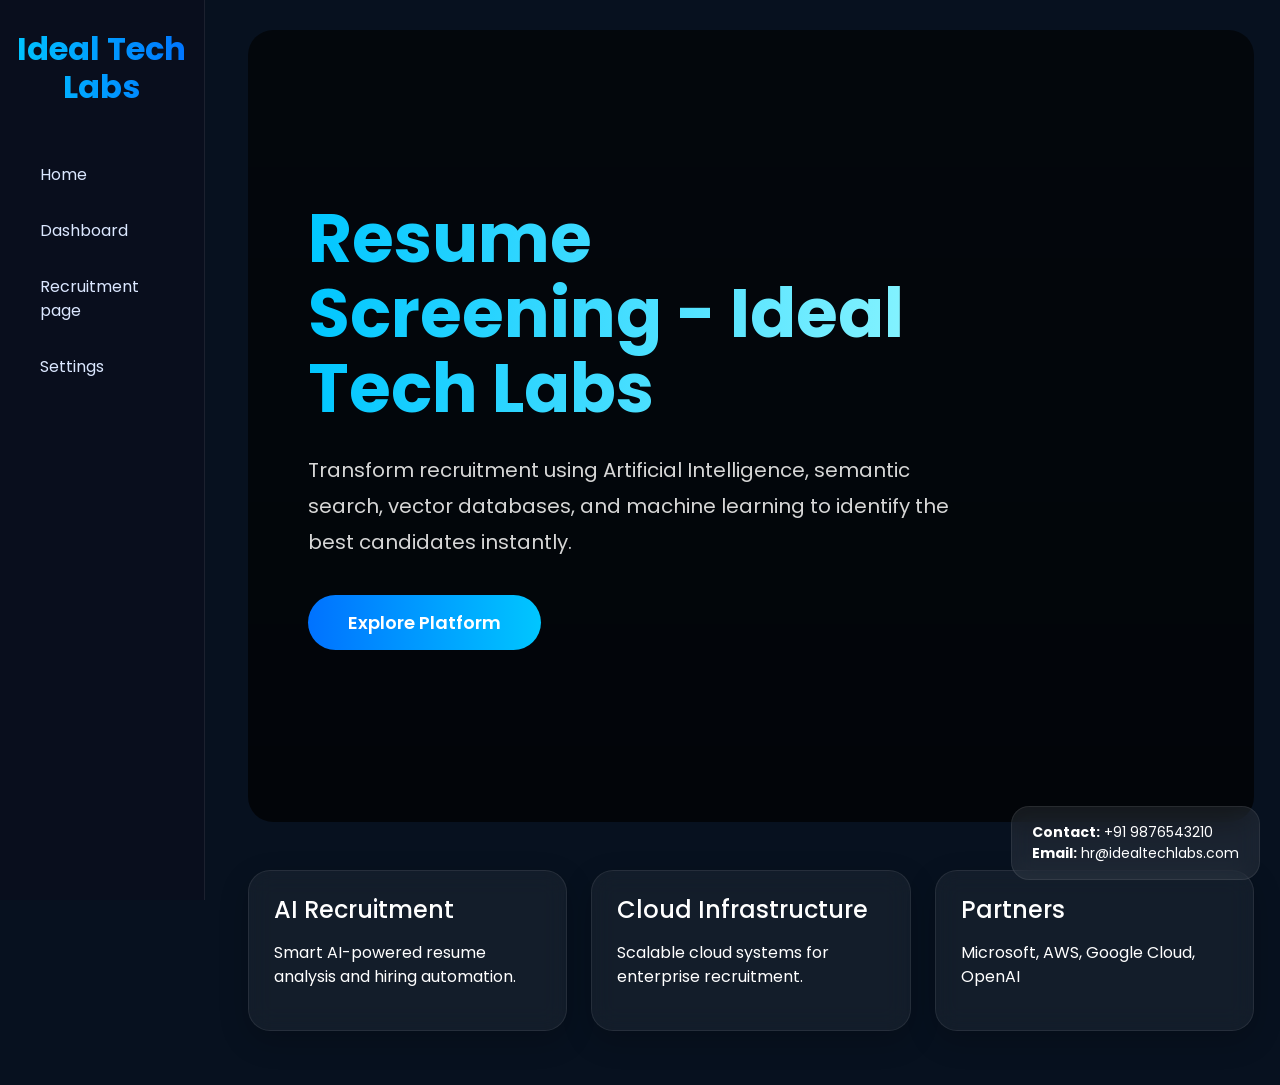
==== index.html @ 5eb357a0 "Add FastAPI application for resume processing and analysis - Implemented endpoints for inserting res" ====
<!DOCTYPE html>
<html lang="en">

<head>

    <meta charset="UTF-8">
    <meta name="viewport" content="width=device-width, initial-scale=1.0">

    <title>Resume AI Dashboard</title>

    <link href="https://cdn.jsdelivr.net/npm/bootstrap@5.3.0/dist/css/bootstrap.min.css" rel="stylesheet" />

    <link rel="preconnect" href="https://fonts.googleapis.com" />

    <link rel="preconnect" href="https://fonts.gstatic.com" crossorigin />

    <link href="https://fonts.googleapis.com/css2?family=Poppins:wght@300;400;500;600;700&display=swap"
        rel="stylesheet" />

    <style>
        * {
            font-family: 'Poppins', sans-serif;
        }

        body {
            background: #07111f;
            color: white;
            overflow-x: hidden;
        }

        /* SIDEBAR */

        .sidebar {
            height: 100vh;
            background: rgba(10, 15, 30, 0.95);
            backdrop-filter: blur(10px);
            border-right: 1px solid rgba(255, 255, 255, 0.08);
            padding-top: 30px;
            position: fixed;
            width: 16%;
            z-index: 1000;
        }

        .sidebar h3 {
            text-align: center;
            margin-bottom: 40px;
            font-weight: 700;
            font-size: 32px;
            background: linear-gradient(to right, #00c6ff, #0072ff);
            -webkit-background-clip: text;
            -webkit-text-fill-color: transparent;
        }

        .sidebar button {
            width: 100%;
            background: none;
            border: none;
            color: #dbe7ff;
            padding: 16px 25px;
            text-align: left;
            transition: 0.3s;
            font-size: 16px;
            border-left: 3px solid transparent;
        }

        .sidebar button:hover {
            background: rgba(255, 255, 255, 0.05);
            border-left: 3px solid #00c6ff;
            padding-left: 30px;
        }

        /* MAIN CONTENT */

        .main-content {
            margin-left: 17%;
            padding: 30px;
        }

        /* PAGES */

        .page {
            display: none;
            animation: fadeIn 0.4s ease;
        }

        .active-page {
            display: block;
        }

        @keyframes fadeIn {

            from {
                opacity: 0;
                transform: translateY(10px);
            }

            to {
                opacity: 1;
                transform: translateY(0px);
            }

        }

        /* HERO SECTION */

        .hero-section {
            height: 88vh;
            border-radius: 25px;
            overflow: hidden;
            position: relative;
            background:
                linear-gradient(rgba(0, 0, 0, 0.6),
                    rgba(0, 0, 0, 0.7)),
                url('https://images.unsplash.com/photo-1516321318423-f06f85e504b3?q=80&w=1600&auto=format&fit=crop');
            background-size: cover;
            background-position: center;
            display: flex;
            align-items: center;
            padding: 60px;
        }

        .hero-content {
            max-width: 650px;
        }

        .hero-title {
            font-size: 68px;
            font-weight: 700;
            line-height: 1.1;
            margin-bottom: 25px;
            background: linear-gradient(to right, #00c6ff, #8ef6ff);
            -webkit-background-clip: text;
            -webkit-text-fill-color: transparent;
        }

        .hero-text {
            font-size: 20px;
            color: #d6d6d6;
            line-height: 1.8;
            margin-bottom: 35px;
        }

        .hero-btn {
            background: linear-gradient(to right, #0072ff, #00c6ff);
            border: none;
            padding: 14px 40px;
            font-size: 18px;
            font-weight: 600;
            border-radius: 50px;
            color: white;
            transition: 0.3s;
        }

        .hero-btn:hover {
            transform: translateY(-3px);
            box-shadow: 0px 10px 30px rgba(0, 198, 255, 0.3);
        }

        /* GLASS CARDS */

        .glass-card {
            background: rgba(255, 255, 255, 0.05);
            backdrop-filter: blur(12px);
            border: 1px solid rgba(255, 255, 255, 0.08);
            border-radius: 22px;
            padding: 25px;
            transition: 0.3s;
            box-shadow: 0px 10px 30px rgba(0, 0, 0, 0.2);
        }

        .glass-card:hover {
            transform: translateY(-5px);
        }

        /* DASHBOARD CARDS */

        .card-box {
            border-radius: 20px;
            padding: 30px;
            color: white;
            background: rgba(255, 255, 255, 0.06);
            backdrop-filter: blur(12px);
            border: 1px solid rgba(255, 255, 255, 0.08);
            transition: 0.3s;
        }

        .card-box:hover {
            transform: translateY(-5px);
        }

        .card-box h2 {
            font-size: 42px;
            margin-top: 10px;
            font-weight: 700;
        }

        /* TABLE */

        .table {
            color: white;
        }

        .table-dark {
            background: #111827;
        }

        .table td,
        .table th {
            padding: 15px;
            vertical-align: middle;
        }

        /* INPUTS */

        .form-control,
        .form-select {
            background: rgba(255, 255, 255, 0.06);
            border: 1px solid rgba(255, 255, 255, 0.1);
            color: white;
            border-radius: 12px;
            padding: 14px;
        }

        .form-control:focus,
        .form-select:focus {
            background: rgba(255, 255, 255, 0.08);
            color: white;
            box-shadow: none;
            border-color: #00c6ff;
        }

        .form-control::placeholder {
            color: #bfc7d9;
        }

        /* BUTTONS */

        .btn-primary {
            background: linear-gradient(to right, #0072ff, #00c6ff);
            border: none;
            border-radius: 12px;
            padding: 12px 25px;
            font-weight: 600;
        }

        .btn-success {
            background: linear-gradient(to right, #00b09b, #96c93d);
            border: none;
            border-radius: 12px;
            padding: 12px 25px;
            font-weight: 600;
        }

        /* CONTACT */

        .footer-contact {
            position: fixed;
            bottom: 20px;
            right: 20px;
            background: rgba(255, 255, 255, 0.08);
            backdrop-filter: blur(12px);
            padding: 15px 20px;
            border-radius: 18px;
            border: 1px solid rgba(255, 255, 255, 0.08);
            font-size: 14px;
            color: white;
        }

        /* TITLES */

        .section-title {
            font-size: 34px;
            font-weight: 700;
            margin-bottom: 25px;
        }

        /* SEARCH RESULTS */

        #searchResults a {
            color: #00c6ff;
            text-decoration: none;
        }

        #searchResults a:hover {
            text-decoration: underline;
        }

        /* LIGHT MODE */
        body.light-mode {
            background: #f4f6f9;
            color: #333;
        }

        body.light-mode .sidebar {
            background: #ffffff;
            border-right: 1px solid #ddd;
        }

        body.light-mode .sidebar button {
            color: #444;
        }

        body.light-mode .sidebar button:hover {
            background: #f0f4f8;
            border-left: 3px solid #00c6ff;
        }

        body.light-mode .glass-card,
        body.light-mode .card-box {
            background: #ffffff;
            border: 1px solid #ddd;
            color: #333;
            box-shadow: 0px 5px 15px rgba(0, 0, 0, 0.05);
        }

        body.light-mode .hero-text {
            color: #eee;
            /* keep hero text light due to dark overlay on hero background */
        }

        body.light-mode .table {
            color: #333;
        }

        body.light-mode .table-dark {
            background: #e9ecef;
            color: #333;
            border-color: #dee2e6;
        }

        body.light-mode .table-dark th {
            color: #333;
            background: #e9ecef;
            border-color: #dee2e6;
        }

        body.light-mode .form-control,
        body.light-mode .form-select {
            background: #fff;
            border: 1px solid #ccc;
            color: #333;
        }

        body.light-mode .form-control:focus,
        body.light-mode .form-select:focus {
            background: #fff;
            color: #333;
        }

        body.light-mode .form-control::placeholder {
            color: #888;
        }

        body.light-mode .footer-contact {
            background: #ffffff;
            color: #333;
            border: 1px solid #ddd;
        }
    </style>

</head>

<body>

    <div class="container-fluid">

        <div class="row">

            <!-- SIDEBAR -->

            <div class="col-md-2 sidebar">

                <h3>
                    Ideal Tech Labs
                </h3>

                <button onclick="showPage('home')">
                    Home
                </button>

                <button onclick="showPage('dashboard')">
                    Dashboard
                </button>

                <button onclick="showPage('resume')">
                    Recruitment page
                </button>

                <button onclick="showPage('settings')">
                    Settings
                </button>

            </div>

            <!-- MAIN CONTENT -->

            <div class="col-md-10 main-content">

                <!-- HOME PAGE -->

                <div id="home" class="page active-page">

                    <div class="hero-section">

                        <div class="hero-content">

                            <h1 class="hero-title">
                                Resume Screening - Ideal Tech Labs
                            </h1>

                            <p class="hero-text">

                                Transform recruitment using Artificial Intelligence,
                                semantic search, vector databases, and machine learning
                                to identify the best candidates instantly.

                            </p>

                            <button class="hero-btn" onclick="showPage('dashboard')">
                                Explore Platform
                            </button>

                        </div>

                    </div>

                    <div class="row mt-5">

                        <div class="col-md-4 mb-4">

                            <div class="glass-card">

                                <h4>
                                    AI Recruitment
                                </h4>

                                <p class="mt-3">

                                    Smart AI-powered resume analysis and hiring automation.

                                </p>

                            </div>

                        </div>

                        <div class="col-md-4 mb-4">

                            <div class="glass-card">

                                <h4>
                                    Cloud Infrastructure
                                </h4>

                                <p class="mt-3">

                                    Scalable cloud systems for enterprise recruitment.

                                </p>

                            </div>

                        </div>

                        <div class="col-md-4 mb-4">

                            <div class="glass-card">

                                <h4>
                                    Partners
                                </h4>

                                <p class="mt-3">

                                    Microsoft, AWS, Google Cloud, OpenAI

                                </p>

                            </div>

                        </div>

                    </div>

                </div>

                <!-- DASHBOARD -->

                <div id="dashboard" class="page">

                    <h2 class="section-title">
                        Recruitment Dashboard
                    </h2>

                    <div class="row">

                        <div class="col-md-4 mb-4">

                            <div class="card-box">

                                <h5>
                                    Total Resumes Received
                                </h5>

                                <h2 id="resumeCount">
                                    0
                                </h2>

                            </div>

                        </div>

                        <div class="col-md-4 mb-4">

                            <div class="card-box">

                                <h5>
                                    Open Roles
                                </h5>

                                <h2>
                                    18
                                </h2>

                            </div>

                        </div>

                        <div class="col-md-4 mb-4">

                            <div class="card-box">

                                <h5>
                                    Departments
                                </h5>

                                <h2>
                                    6
                                </h2>

                            </div>

                        </div>

                    </div>

                    <div class="glass-card mt-4">

                        <h4>
                            Available Roles
                        </h4>

                        <table class="table table-bordered mt-4">

                            <thead class="table-dark">

                                <tr>

                                    <th>Role</th>
                                    <th>Experience</th>
                                    <th>Location</th>

                                </tr>

                            </thead>

                            <tbody>

                                <tr>

                                    <td>Python Developer</td>
                                    <td>2+ Years</td>
                                    <td>Chennai</td>

                                </tr>

                                <tr>

                                    <td>Machine Learning Engineer</td>
                                    <td>1+ Years</td>
                                    <td>Bangalore</td>

                                </tr>

                                <tr>

                                    <td>Frontend Developer</td>
                                    <td>Fresher</td>
                                    <td>Remote</td>

                                </tr>

                                <tr>

                                    <td>Cloud Engineer</td>
                                    <td>2+ Years</td>
                                    <td>Hyderabad</td>

                                </tr>

                            </tbody>

                        </table>

                    </div>

                </div>

                <!-- RESUME PAGE -->

                <div id="resume" class="page">

                    <div class="glass-card">

                        <h2 class="section-title">
                            Resume Upload
                        </h2>

                        <p class="mb-4">
                            Upload candidate resumes using PDF URL or PDF file.
                        </p>

                        <form id="resumeForm">

                            <div class="mb-4">
                                <label class="form-label">
                                    Candidate Name
                                </label>
                                <input type="text" class="form-control" id="candidateName"
                                    placeholder="Enter candidate name" />
                            </div>

                            <div class="mb-4">
                                <label class="form-label d-block">
                                    Upload Method
                                </label>
                                <div class="form-check form-check-inline">
                                    <input class="form-check-input" type="radio" name="uploadMethod" id="methodUrl"
                                        value="url" checked onchange="toggleUploadMethod()">
                                    <label class="form-check-label" for="methodUrl">PDF URL</label>
                                </div>
                                <div class="form-check form-check-inline">
                                    <input class="form-check-input" type="radio" name="uploadMethod" id="methodFile"
                                        value="file" onchange="toggleUploadMethod()">
                                    <label class="form-check-label" for="methodFile">PDF File</label>
                                </div>
                            </div>

                            <div class="mb-4" id="urlInputGroup">
                                <label class="form-label">
                                    Resume PDF URL
                                </label>
                                <input type="text" class="form-control" id="resumeURL"
                                    placeholder="Enter resume PDF URL" />
                            </div>

                            <div class="mb-4" id="fileInputGroup" style="display: none;">
                                <label class="form-label">
                                    Upload PDF File
                                </label>
                                <input type="file" class="form-control" id="resumeFile" accept=".pdf" />
                            </div>

                            <button type="button" class="btn btn-primary" onclick="uploadResume()">
                                Upload Resume
                            </button>

                            <label class="text-success mt-3 d-block" id="successMessage" style="display:none;">
                                Hi, upload your resume!
                            </label>

                        </form>

                        <hr class="my-5" style="border-color: rgba(255,255,255,0.2);">

                        <h2 class="section-title">
                            Search Resumes
                        </h2>

                        <div style="max-width:400px;">
                            <input type="text" id="skillSearch" class="form-control" placeholder="Search skill" />
                            <button class="btn btn-success mt-3 w-100" onclick="searchSkill()">
                                Search Resume
                            </button>
                        </div>

                        <div id="searchResults" class="mt-5">
                        </div>

                        <!-- AI ASSISTANT SECTION -->

                        <hr class="my-5" style="border-color: rgba(255,255,255,0.2);">

                        <h2 class="section-title">
                            AI Assistant
                        </h2>

                        <p class="mb-4">
                            Ask AI about candidates, skills, interview questions, or resume suggestions.
                        </p>

                        <div class="glass-card">

                            <div class="mb-4">

                                <label class="form-label">
                                    Ask AI
                                </label>

                                <textarea id="aiQuestion" class="form-control" rows="4"
                                    placeholder="Example: Give interview questions for Python Developer">
        </textarea>

                            </div>

                            <button class="btn btn-primary" onclick="askAI()">
                                Ask AI Assistant
                            </button>

                            <div id="aiResponse" class="mt-4 p-4" style="
            background: rgba(255,255,255,0.05);
            border-radius: 15px;
            min-height: 100px;
            white-space: pre-wrap;
        ">
                                AI response will appear here...
                            </div>

                        </div>

                    </div>

                </div>

                <!-- SETTINGS -->

                <div id="settings" class="page">

                    <div class="glass-card">

                        <h2 class="section-title">
                            Settings
                        </h2>

                        <div class="mt-4">

                            <h5>
                                Theme Mode
                            </h5>

                            <select class="form-select" onchange="changeTheme(this.value)">

                                <option value="dark" selected>
                                    Dark Mode
                                </option>

                                <option value="light">
                                    Light Mode
                                </option>

                            </select>

                        </div>

                        <div class="mt-4">

                            <h5>
                                System Version
                            </h5>

                            <p>
                                Resume AI Version 2.0.0
                            </p>

                        </div>

                    </div>

                </div>

            </div>

        </div>

    </div>

    <!-- CONTACT -->

    <div class="footer-contact">

        <b>Contact:</b> +91 9876543210
        <br>
        <b>Email:</b> hr@idealtechlabs.com

    </div>

    <script>

        /* PAGE NAVIGATION */

        function showPage(pageId) {

            let pages =
                document.querySelectorAll('.page');

            pages.forEach(function (page) {

                page.classList.remove('active-page');

            });

            document.getElementById(pageId)
                .classList.add('active-page');

        }

        /* THEME */

        function changeTheme(mode) {

            if (mode === "light") {

                document.body.classList.add("light-mode");

            }

            else {

                document.body.classList.remove("light-mode");

            }

        }

        /* GET RESUME COUNT */

        async function getResumeCount() {

            try {

                let response = await fetch(
                    "http://127.0.0.1:8000/resume_count"
                );

                let data = await response.json();

                document.getElementById(
                    "resumeCount"
                ).innerHTML =
                    data.total_resumes;

            }

            catch (error) {

                console.log(error);

            }

        }

        /* TOGGLE UPLOAD METHOD */
        function toggleUploadMethod() {
            let method = document.querySelector('input[name="uploadMethod"]:checked').value;
            if (method === 'url') {
                document.getElementById('urlInputGroup').style.display = 'block';
                document.getElementById('fileInputGroup').style.display = 'none';
            } else {
                document.getElementById('urlInputGroup').style.display = 'none';
                document.getElementById('fileInputGroup').style.display = 'block';
            }
        }

        /* UPLOAD RESUME */

        async function uploadResume() {

            let name = document.getElementById("candidateName").value;
            let method = document.querySelector('input[name="uploadMethod"]:checked').value;

            try {
                let formData = new FormData();
                formData.append("name", name);

                if (method === 'url') {
                    let resumeURL = document.getElementById("resumeURL").value;
                    if (!resumeURL) {
                        alert("Please enter a PDF URL.");
                        return;
                    }
                    formData.append("resume_url", resumeURL);
                } else {
                    let resumeFile = document.getElementById("resumeFile").files[0];
                    if (!resumeFile) {
                        alert("Please select a PDF file.");
                        return;
                    }
                    formData.append("file", resumeFile);
                }

                let response = await fetch(

                    "http://127.0.0.1:8000/insert_resume",

                    {
                        method: "POST",
                        body: formData
                    }

                );

                let data = await response.json();
                console.log('Search results:', data);

                if (data.message) {

                    document.getElementById(
                        "successMessage"
                    ).style.display = "block";

                    alert(
                        "Resume uploaded successfully!\n\nExtracted Skills:\n\n"
                        + data.skills
                    );
                    getResumeCount();

                }

                else {

                    alert(data.error);

                }

            }

            catch (error) {

                console.log(error);

                alert("Backend connection failed");

            }

        }
        /* SEARCH SKILL */

        async function searchSkill() {

            let skill =
                document.getElementById("skillSearch").value;

            try {

                let response = await fetch(

                    `http://127.0.0.1:8000/search_resume?skill=${skill}`

                );

                let data = await response.json();

                let resultsDiv =
                    document.getElementById("searchResults");

                resultsDiv.innerHTML = "";

                if (data.results.length === 0) {

                    resultsDiv.innerHTML =
                        "<p>No resumes found</p>";

                    return;

                }

                let html = `

<div class="glass-card">

<h4>
Search Results
</h4>

<table class="table table-bordered mt-4">

<thead class="table-dark">

<tr>

<th>Name</th>
<th>Resume URL</th>
<th>Score</th>

</tr>

</thead>

<tbody>

`;

                data.results.forEach(function (item) {

                    let resumeDisplay = "";

                    // IF RESUME IS URL
                    if (
                        item.resume_url.startsWith("http://") ||
                        item.resume_url.startsWith("https://")
                    ) {

                        resumeDisplay = `
        <a href="${item.resume_url}" target="_blank">
            View Resume
        </a>
        `;
                    }

                    // IF RESUME IS UPLOADED FILE
                    else {

                        resumeDisplay = `
        <span class="text-info">
            ${item.resume_url}
        </span>
        `;
                    }

                    html += `
<tr>
<td>${item.name}</td>
<td>${resumeDisplay}</td>
<td>${item.score}</td>
</tr>
`;

                });

                html += `

</tbody>

</table>

</div>

`;

                resultsDiv.innerHTML = html;

            }

            catch (error) {

                console.log(error);

                alert("Search failed");

            }

        }

        window.onload = function () {

            getResumeCount();

        }

        /* AI ASSISTANT */

        async function askAI() {

            let question =
                document.getElementById("aiQuestion").value;

            if (!question) {

                alert("Please enter a question");
                return;

            }

            try {

                document.getElementById(
                    "aiResponse"
                ).innerHTML = "Thinking...";

                let response = await fetch(

                    "http://127.0.0.1:8000/ask_ai",

                    {
                        method: "POST",

                        headers: {
                            "Content-Type": "application/json"
                        },

                        body: JSON.stringify({
                            question: question
                        })
                    }

                );

                let data = await response.json();

                document.getElementById(
                    "aiResponse"
                ).innerHTML = data.answer;

            }

            catch (error) {

                console.log(error);

                document.getElementById(
                    "aiResponse"
                ).innerHTML = "AI server connection failed";

            }

        }

    </script>

</body>

</html>
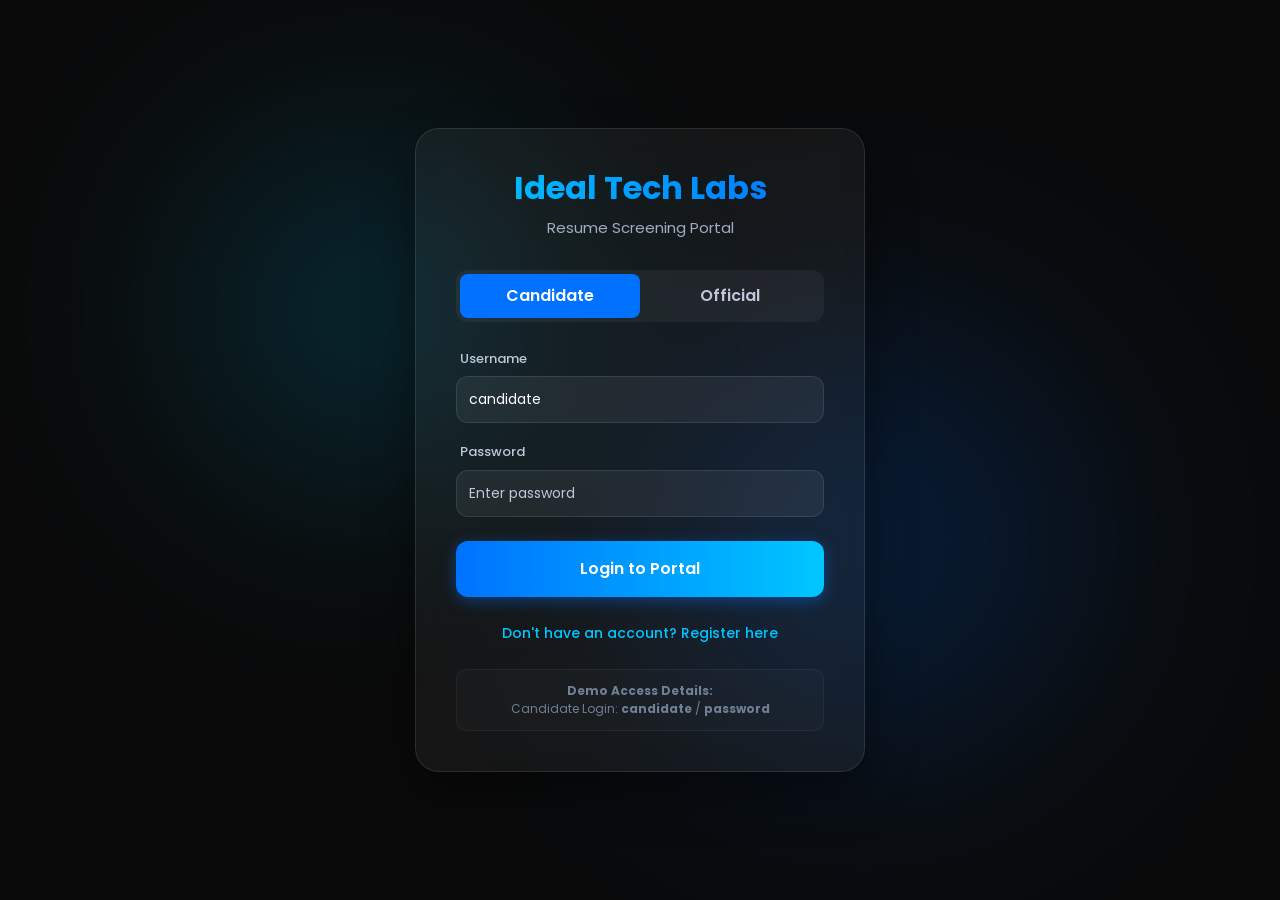
==== commit dc84cd56: "ResumeProject" ====
--- a/index.html
+++ b/index.html
@@ -23,8 +23,8 @@
         }
 
         body {
-            background: #07111f;
-            color: white;
+            background: #0a0a0a;
+            color: #b8a5a5;
             overflow-x: hidden;
         }
 
@@ -194,22 +194,40 @@
             font-weight: 700;
         }
 
-        /* TABLE */
-
-        .table {
-            color: white;
-        }
-
-        .table-dark {
-            background: #111827;
-        }
-
-        .table td,
-        .table th {
-            padding: 15px;
-            vertical-align: middle;
-        }
-
+/* TABLE */
+
+.table {
+    background-color: #1e293b;   /* table background */
+    color: #ffffff;              /* text color */
+    border-color: #334155;
+}
+
+.table thead {
+    background-color: #0f172a;   /* header background */
+}
+
+.table th {
+    color: #aab8be;              /* header text color */
+    padding: 15px;
+    vertical-align: middle;
+    border-color: #334155;
+}
+
+.table td {
+    background-color: #1e293b;   /* row background */
+    color: #737a83;              /* row text color */
+    padding: 15px;
+    vertical-align: middle;
+    border-color: #334155;
+}
+
+.table tbody tr:hover {
+    background-color: #334155;   /* hover effect */
+}
+
+.table-dark {
+    background-color: #0f172a !important;
+}
         /* INPUTS */
 
         .form-control,
@@ -256,7 +274,7 @@
         .footer-contact {
             position: fixed;
             bottom: 20px;
-            right: 20px;
+            right: 110px;
             background: rgba(255, 255, 255, 0.08);
             backdrop-filter: blur(12px);
             padding: 15px 20px;
@@ -264,6 +282,7 @@
             border: 1px solid rgba(255, 255, 255, 0.08);
             font-size: 14px;
             color: white;
+            z-index: 999;
         }
 
         /* TITLES */
@@ -343,7 +362,7 @@
 
         body.light-mode .form-control:focus,
         body.light-mode .form-select:focus {
-            background: #fff;
+            background: #040725;
             color: #333;
         }
 
@@ -356,445 +375,886 @@
             color: #333;
             border: 1px solid #ddd;
         }
+
+        /* ROLE ACCESS CONTROL */
+        body.logged-out #appWrapper {
+            display: none !important;
+        }
+
+        body.logged-out #loginWrapper {
+            display: flex !important;
+        }
+
+        body:not(.logged-out) #appWrapper {
+            display: block !important;
+        }
+
+        body:not(.logged-out) #loginWrapper {
+            display: none !important;
+        }
+
+        body.user-candidate .role-official {
+            display: none !important;
+        }
+
+        body.user-official .role-candidate {
+            display: none !important;
+        }
+
+        /* DYNAMIC GRID ADJUSTMENTS */
+        body.user-official #dashboard .dashboard-row>div {
+            width: 100%;
+            max-width: 600px;
+            margin: 0 auto;
+        }
+
+        body.user-candidate #dashboard .dashboard-row>div {
+            flex: 0 0 50%;
+            max-width: 50%;
+        }
+
+        /* GLOWING BLOBS */
+        .glowing-blob {
+            position: absolute;
+            border-radius: 50%;
+            filter: blur(120px);
+            z-index: -1;
+            opacity: 0.18;
+            animation: floatBlob 20s infinite alternate ease-in-out;
+            pointer-events: none;
+        }
+
+        .blob1 {
+            width: 350px;
+            height: 350px;
+            background: #00c6ff;
+            top: 15%;
+            left: 15%;
+        }
+
+        .blob2 {
+            width: 450px;
+            height: 450px;
+            background: #0072ff;
+            bottom: 15%;
+            right: 15%;
+            animation-delay: -7s;
+        }
+
+        @keyframes floatBlob {
+            0% {
+                transform: translate(0px, 0px) scale(1);
+            }
+
+            50% {
+                transform: translate(50px, -70px) scale(1.1);
+            }
+
+            100% {
+                transform: translate(-30px, 30px) scale(0.9);
+            }
+        }
+
+        /* LIGHT MODE OVERRIDES FOR NEW ELEMENTS */
+        body.light-mode #loginWrapper {
+            background: radial-gradient(circle at 10% 20%, rgba(0, 198, 255, 0.08) 0%, transparent 40%), radial-gradient(circle at 90% 80%, rgba(0, 114, 255, 0.08) 0%, transparent 40%) !important;
+        }
+
+        body.light-mode .login-card {
+            background: #ffffff !important;
+            border: 1px solid #ddd !important;
+            color: #333 !important;
+            box-shadow: 0px 15px 35px rgba(0, 0, 0, 0.05) !important;
+        }
+
+        body.light-mode #userProfile {
+            border-bottom: 1px solid #ddd;
+        }
+
+        body.light-mode #userProfileName {
+            color: #333 !important;
+        }
+
+        body.light-mode #userRoleBadge {
+            color: #0072ff !important;
+        }
+
+        body.light-mode #nav-logout {
+            border-top: 1px solid #ddd !important;
+        }
+
+        body.light-mode .form-label {
+            color: #555 !important;
+        }
+
+        body.logged-out #floatingChatbot {
+            display: none !important;
+        }
+
+        .chat-msg-ai {
+            background: rgba(255, 255, 255, 0.05);
+            border: 1px solid rgba(255, 255, 255, 0.05);
+            color: white;
+        }
+
+        body.light-mode .chat-msg-ai {
+            background: #f0f4f8;
+            border: 1px solid #e2e8f0;
+            color: #333;
+        }
     </style>
 
+
 </head>
 
 <body>
 
-    <div class="container-fluid">
-
-        <div class="row">
-
-            <!-- SIDEBAR -->
-
-            <div class="col-md-2 sidebar">
-
-                <h3>
-                    Ideal Tech Labs
-                </h3>
-
-                <button onclick="showPage('home')">
-                    Home
+    <!-- GLOWING BACKGROUND BLOBS -->
+    <div class="glowing-blob blob1"></div>
+    <div class="glowing-blob blob2"></div>
+
+    <!-- LOGIN WRAPPER -->
+    <div id="loginWrapper"
+        style="display: flex; justify-content: center; align-items: center; min-height: 100vh; position: relative; overflow: hidden; width: 100%;">
+        <div class="glass-card login-card"
+            style="width: 450px; padding: 40px; border-radius: 24px; box-shadow: 0px 20px 50px rgba(0, 0, 0, 0.4); text-align: center; border: 1px solid rgba(255, 255, 255, 0.1); position: relative; z-index: 10;">
+            <h2
+                style="font-weight: 700; margin-bottom: 10px; background: linear-gradient(to right, #00c6ff, #0072ff); -webkit-background-clip: text; -webkit-text-fill-color: transparent;">
+                Ideal Tech Labs</h2>
+            <p style="color: #a0aec0; margin-bottom: 30px; font-size: 15px;">Resume Screening Portal</p>
+
+            <div class="d-flex mb-4" style="background: rgba(255, 255, 255, 0.05); border-radius: 12px; padding: 4px;">
+                <button type="button" id="tab-candidate" class="btn w-50" onclick="setLoginRole('candidate')"
+                    style="border-radius: 8px; border: none; font-weight: 600; padding: 10px; color: white; background: #0072ff; transition: 0.3s;">Candidate</button>
+                <button type="button" id="tab-official" class="btn w-50" onclick="setLoginRole('official')"
+                    style="border-radius: 8px; border: none; font-weight: 600; padding: 10px; color: #bfc7d9; background: transparent; transition: 0.3s;">Official</button>
+            </div>
+
+            <form id="loginForm" onsubmit="handleLogin(event)">
+                <div class="mb-3 text-start">
+                    <label class="form-label"
+                        style="font-size: 13px; font-weight: 500; color: #bfc7d9; margin-left: 4px;">Username</label>
+                    <input type="text" id="loginUsername" class="form-control" placeholder="Enter username"
+                        value="candidate" required
+                        style="border-radius: 12px; padding: 12px; font-size: 14px; background: rgba(255,255,255,0.06); border: 1px solid rgba(255,255,255,0.1); color: white;">
+                </div>
+                <div class="mb-4 text-start">
+                    <label class="form-label"
+                        style="font-size: 13px; font-weight: 500; color: #bfc7d9; margin-left: 4px;">Password</label>
+                    <input type="password" id="loginPassword" class="form-control" placeholder="Enter password" required
+                        style="border-radius: 12px; padding: 12px; font-size: 14px; background: rgba(255,255,255,0.06); border: 1px solid rgba(255,255,255,0.1); color: white;">
+                </div>
+
+                <div id="loginError" class="text-danger mb-3" style="display: none; font-size: 14px; font-weight: 500;">
+                </div>
+
+                <button type="submit" class="btn btn-primary w-100 py-3"
+                    style="border-radius: 12px; font-weight: 600; font-size: 16px; box-shadow: 0 4px 15px rgba(0, 114, 255, 0.4);">
+                    Login to Portal
                 </button>
-
-                <button onclick="showPage('dashboard')">
-                    Dashboard
+            </form>
+
+            <!-- REGISTER FORM -->
+            <form id="registerForm" onsubmit="handleRegister(event)" style="display: none;">
+                <div class="mb-3 text-start">
+                    <label class="form-label"
+                        style="font-size: 13px; font-weight: 500; color: #bfc7d9; margin-left: 4px;">Full Name</label>
+                    <input type="text" id="registerName" class="form-control" placeholder="Enter your full name"
+                        required
+                        style="border-radius: 12px; padding: 12px; font-size: 14px; background: rgba(255,255,255,0.06); border: 1px solid rgba(255,255,255,0.1); color: white;">
+                </div>
+                <div class="mb-3 text-start">
+                    <label class="form-label"
+                        style="font-size: 13px; font-weight: 500; color: #bfc7d9; margin-left: 4px;">Username</label>
+                    <input type="text" id="registerUsername" class="form-control" placeholder="Choose a username"
+                        required
+                        style="border-radius: 12px; padding: 12px; font-size: 14px; background: rgba(255,255,255,0.06); border: 1px solid rgba(255,255,255,0.1); color: white;">
+                </div>
+                <div class="mb-3 text-start">
+                    <label class="form-label"
+                        style="font-size: 13px; font-weight: 500; color: #bfc7d9; margin-left: 4px;">Password</label>
+                    <input type="password" id="registerPassword" class="form-control" placeholder="Choose a password"
+                        required
+                        style="border-radius: 12px; padding: 12px; font-size: 14px; background: rgba(255,255,255,0.06); border: 1px solid rgba(255,255,255,0.1); color: white;">
+                </div>
+                <div class="mb-4 text-start">
+                    <label class="form-label"
+                        style="font-size: 13px; font-weight: 500; color: #bfc7d9; margin-left: 4px;">Register As</label>
+                    <select id="registerRole" class="form-select"
+                        style="border-radius: 12px; padding: 12px; font-size: 14px; background: rgba(255,255,255,0.06); border: 1px solid rgba(255,255,255,0.1); color: white;">
+                        <option value="candidate" style="background: #0f172a; color: white;">Candidate</option>
+                        <option value="official" style="background: #0f172a; color: white;">Official</option>
+                    </select>
+                </div>
+
+                <div id="registerError" class="text-danger mb-3"
+                    style="display: none; font-size: 14px; font-weight: 500;"></div>
+                <div id="registerSuccess" class="text-success mb-3"
+                    style="display: none; font-size: 14px; font-weight: 500;"></div>
+
+                <button type="submit" class="btn btn-success w-100 py-3"
+                    style="border-radius: 12px; font-weight: 600; font-size: 16px; box-shadow: 0 4px 15px rgba(150, 201, 61, 0.3);">
+                    Create Account
                 </button>
-
-                <button onclick="showPage('resume')">
-                    Recruitment page
+            </form>
+
+            <div class="mt-4" id="loginToggleArea">
+                <a href="javascript:void(0)" onclick="toggleAuthForm('register')"
+                    style="color: #00c6ff; text-decoration: none; font-size: 14px; font-weight: 500;">Don't have an
+                    account? Register here</a>
+            </div>
+            <div class="mt-4" id="registerToggleArea" style="display: none;">
+                <a href="javascript:void(0)" onclick="toggleAuthForm('login')"
+                    style="color: #00c6ff; text-decoration: none; font-size: 14px; font-weight: 500;">Already have an
+                    account? Login here</a>
+            </div>
+
+            <div class="mt-4"
+                style="font-size: 12px; color: #718096; background: rgba(255,255,255,0.02); padding: 12px; border-radius: 10px; border: 1px solid rgba(255,255,255,0.05);">
+                <strong>Demo Access Details:</strong><br>
+                <span id="demo-credentials">Candidate Login: <b>candidate</b> / <b>password</b></span>
+            </div>
+        </div>
+    </div>
+
+    <!-- MAIN APP STRUCTURE -->
+    <div id="appWrapper" style="display: none;">
+
+        <div class="container-fluid">
+
+            <div class="row">
+
+                <!-- SIDEBAR -->
+
+                <div class="col-md-2 sidebar d-flex flex-column justify-content-between pb-4">
+                    <div>
+                        <h3>
+                            Ideal Tech Labs
+                        </h3>
+
+                        <!-- USER PROFILE IN SIDEBAR -->
+                        <div id="userProfile"
+                            style="padding: 15px 20px; border-bottom: 1px solid rgba(255, 255, 255, 0.08); margin-bottom: 20px; text-align: left; background: rgba(255,255,255,0.02); border-radius: 12px; margin-left: 15px; margin-right: 15px;">
+                            <div style="font-size: 11px; color: #00c6ff; text-transform: uppercase; letter-spacing: 1.5px; font-weight: 700;"
+                                id="userRoleBadge">Candidate</div>
+                            <div style="font-size: 15px; font-weight: 600; color: white; margin-top: 3px; overflow: hidden; text-overflow: ellipsis; white-space: nowrap;"
+                                id="userProfileName">Candidate User</div>
+                        </div>
+
+                        <button onclick="showPage('home')">
+                            Home
+                        </button>
+
+                        <button id="nav-dashboard" onclick="showPage('dashboard')">
+                            Dashboard
+                        </button>
+
+                        <button id="nav-recruitment" onclick="showPage('resume')">
+                            Recruitment page
+                        </button>
+
+                        <button onclick="showPage('settings')">
+                            Settings
+                        </button>
+                    </div>
+
+                    <div class="px-3 w-100 mt-auto">
+                        <button id="nav-logout" onclick="handleLogout()"
+                            style="color: #ff4d4d; border: 1px solid rgba(255, 77, 77, 0.2); border-radius: 12px; padding: 12px; text-align: center; width: 100%; transition: 0.3s; background: rgba(255, 77, 77, 0.05); font-weight: 600;">
+                            Logout
+                        </button>
+                    </div>
+
+                </div>
+
+                <!-- MAIN CONTENT -->
+
+                <div class="col-md-10 main-content">
+
+                    <!-- HOME PAGE -->
+
+                    <div id="home" class="page active-page">
+
+                        <div class="hero-section">
+
+                            <div class="hero-content">
+
+                                <h1 class="hero-title">
+                                    Resume Screening - Ideal Tech Labs
+                                </h1>
+
+                                <p class="hero-text">
+
+                                    Transform recruitment using Artificial Intelligence,
+                                    semantic search, vector databases, and machine learning
+                                    to identify the best candidates instantly.
+
+                                </p>
+
+                                <button class="hero-btn" onclick="showPage('dashboard')">
+                                    Explore Platform
+                                </button>
+
+                            </div>
+
+                        </div>
+
+                        <div class="row mt-5">
+
+                            <div class="col-md-4 mb-4">
+
+                                <div class="glass-card">
+
+                                    <h4>
+                                        AI Recruitment
+                                    </h4>
+
+                                    <p class="mt-3">
+
+                                        Smart AI-powered resume analysis and hiring automation.
+
+                                    </p>
+
+                                </div>
+
+                            </div>
+
+                            <div class="col-md-4 mb-4">
+
+                                <div class="glass-card">
+
+                                    <h4>
+                                        Cloud Infrastructure
+                                    </h4>
+
+                                    <p class="mt-3">
+
+                                        Scalable cloud systems for enterprise recruitment.
+
+                                    </p>
+
+                                </div>
+
+                            </div>
+
+                            <div class="col-md-4 mb-4">
+
+                                <div class="glass-card">
+
+                                    <h4>
+                                        Partners
+                                    </h4>
+
+                                    <p class="mt-3">
+
+                                        Microsoft, AWS, Google Cloud, OpenAI
+
+                                    </p>
+
+                                </div>
+
+                            </div>
+
+                        </div>
+
+                    </div>
+
+                    <!-- DASHBOARD -->
+
+                    <div id="dashboard" class="page">
+
+                        <h2 class="section-title" id="dashboard-title">
+                            Recruitment Dashboard
+                        </h2>
+
+                        <div class="row dashboard-row">
+
+                            <!-- Total Resumes Received (Official only) -->
+                            <div class="col-md-4 mb-4 role-official">
+
+                                <div class="card-box">
+
+                                    <h5>
+                                        Total Resumes Received
+                                    </h5>
+
+                                    <h2 id="resumeCount">
+                                        0
+                                    </h2>
+
+                                </div>
+
+                            </div>
+
+                            <!-- Open Roles (Candidate only) -->
+                            <div class="col-md-4 mb-4 role-candidate">
+
+                                <div class="card-box">
+
+                                    <h5>
+                                        Open Roles
+                                    </h5>
+
+                                    <h2>
+                                        18
+                                    </h2>
+
+                                </div>
+
+                            </div>
+
+                            <!-- Departments (Candidate only) -->
+                            <div class="col-md-4 mb-4 role-candidate">
+
+                                <div class="card-box">
+
+                                    <h5>
+                                        Departments
+                                    </h5>
+
+                                    <h2>
+                                        6
+                                    </h2>
+
+                                </div>
+
+                            </div>
+
+                        </div>
+
+                        <!-- Resumes Received (Official only) -->
+                        <div class="glass-card mt-4 role-official">
+                            <h4>Resumes Received</h4>
+                            <div id="resumesReceivedList" class="mt-3">
+                                <p class="text-muted">Loading received resumes...</p>
+                            </div>
+                        </div>
+
+                        <!-- Received Emails (Official only) -->
+                        <div class="glass-card mt-4 role-official">
+                            <h4>Received Emails (Inquiries)</h4>
+                            <div id="emailsReceivedList" class="mt-3">
+                                <p class="text-muted">Loading received emails...</p>
+                            </div>
+                        </div>
+
+                        <!-- Available Roles (Candidate only) -->
+                        <div class="glass-card mt-4 role-candidate">
+
+                            <h4>
+                                Available Roles
+                            </h4>
+
+                            <table class="table table-bordered mt-4">
+
+                                <thead class="table-dark">
+
+                                    <tr>
+
+                                        <th>Role</th>
+                                        <th>Experience</th>
+                                        <th>Location</th>
+
+                                    </tr>
+
+                                </thead>
+
+                                <tbody>
+
+                                    <tr>
+
+                                        <td>Python Developer</td>
+                                        <td>2+ Years</td>
+                                        <td>Chennai</td>
+
+                                    </tr>
+
+                                    <tr>
+
+                                        <td>Machine Learning Engineer</td>
+                                        <td>1+ Years</td>
+                                        <td>Bangalore</td>
+
+                                    </tr>
+
+                                    <tr>
+
+                                        <td>Frontend Developer</td>
+                                        <td>Fresher</td>
+                                        <td>Remote</td>
+
+                                    </tr>
+
+                                    <tr>
+
+                                        <td>Cloud Engineer</td>
+                                        <td>2+ Years</td>
+                                        <td>Hyderabad</td>
+
+                                    </tr>
+
+                                </tbody>
+
+                            </table>
+
+                        </div>
+
+                    </div>
+
+                    <!-- RESUME PAGE -->
+
+                     <div id="resume" class="page">
+
+                        <!-- Candidate Upload Section (Candidate Only) -->
+                        <div class="glass-card role-candidate mb-4">
+
+                            <h2 class="section-title">
+                                Resume Upload
+                            </h2>
+
+                            <p class="mb-4">
+                                Upload your resume as a PDF file or provide a PDF URL link.
+                            </p>
+
+                            <form id="resumeForm">
+
+                                <div class="mb-4">
+                                    <label class="form-label">
+                                        Candidate Name
+                                    </label>
+                                    <input type="text" class="form-control" id="candidateName"
+                                        placeholder="Enter candidate name" />
+                                </div>
+
+                                <div class="mb-4">
+                                    <label class="form-label d-block">Upload Method</label>
+                                    <div class="d-flex gap-4 mt-2">
+                                        <div class="form-check">
+                                            <input class="form-check-input" type="radio" name="uploadMethod" id="methodFile" value="file" checked onchange="toggleUploadMethod('file')">
+                                            <label class="form-check-label" for="methodFile" style="cursor: pointer; color: #bfc7d9;">
+                                                PDF File Upload
+                                            </label>
+                                        </div>
+                                        <div class="form-check">
+                                            <input class="form-check-input" type="radio" name="uploadMethod" id="methodUrl" value="url" onchange="toggleUploadMethod('url')">
+                                            <label class="form-check-label" for="methodUrl" style="cursor: pointer; color: #bfc7d9;">
+                                                PDF URL Link
+                                            </label>
+                                        </div>
+                                    </div>
+                                </div>
+
+                                <div class="mb-4" id="fileInputGroup">
+                                    <label class="form-label">
+                                        Upload PDF File
+                                    </label>
+                                    <input type="file" class="form-control" id="resumeFile" accept=".pdf" />
+                                </div>
+
+                                <div class="mb-4" id="urlInputGroup" style="display: none;">
+                                    <label class="form-label">
+                                        Resume PDF URL
+                                    </label>
+                                    <input type="url" class="form-control" id="resumeUrl" placeholder="Enter PDF URL (e.g. https://example.com/resume.pdf)" />
+                                </div>
+
+                                <button type="button" class="btn btn-primary" onclick="uploadResume()">
+                                    Upload Resume
+                                </button>
+
+                                <label class="text-success mt-3 d-block" id="successMessage" style="display:none;">
+                                    Resume uploaded successfully!
+                                </label>
+
+                            </form>
+
+                        </div>
+
+                        <!-- Email HR Inquiry Form (Candidate Only) -->
+                        <div class="glass-card role-candidate mb-4">
+                            <h2 class="section-title">
+                                Email HR / Contact Support
+                            </h2>
+                            <p class="mb-4">
+                                Send a message or inquiry to HR/officials directly.
+                            </p>
+                            <form id="emailForm" onsubmit="sendHREmail(event)">
+                                <div class="mb-3">
+                                    <label class="form-label">Subject</label>
+                                    <input type="text" id="emailSubject" class="form-control"
+                                        placeholder="Enter subject" required />
+                                </div>
+                                <div class="mb-3">
+                                    <label class="form-label">Message</label>
+                                    <textarea id="emailMessage" class="form-control" rows="4"
+                                        placeholder="Type your message here..." required></textarea>
+                                </div>
+                                <button type="submit" class="btn btn-primary">
+                                    Send Message
+                                </button>
+                            </form>
+                        </div>
+
+                        <!-- Official Search Section (Official Only) -->
+                        <div class="glass-card role-official mb-4">
+
+                            <h2 class="section-title">
+                                Search Resumes
+                            </h2>
+
+                            <div style="max-width:400px;">
+                                <input type="text" id="skillSearch" class="form-control" placeholder="Search skill" />
+                                <button class="btn btn-success mt-3 w-100" onclick="searchSkill()">
+                                    Search Resume
+                                </button>
+                            </div>
+
+                            <div id="searchResults" class="mt-5">
+                            </div>
+
+                        </div>
+
+
+
+                    </div>
+
+                    <!-- SETTINGS -->
+
+                    <div id="settings" class="page">
+
+                        <div class="glass-card">
+
+                            <h2 class="section-title">
+                                Settings
+                            </h2>
+
+                            <div class="mt-4">
+
+                                <h5>
+                                    Theme Mode
+                                </h5>
+
+                                <select class="form-select" onchange="changeTheme(this.value)">
+
+                                    <option value="dark" selected>
+                                        Dark Mode
+                                    </option>
+
+                                    <option value="light">
+                                        Light Mode
+                                    </option>
+
+                                </select>
+
+                            </div>
+
+                            <div class="mt-4">
+
+                                <h5>
+                                    System Version
+                                </h5>
+
+                                <p>
+                                    Resume AI Version 2.0.0
+                                </p>
+
+                            </div>
+
+                        </div>
+
+                    </div>
+
+                </div>
+
+            </div>
+
+        </div>
+
+        <!-- CONTACT -->
+
+        <div class="footer-contact">
+
+            <b>Contact:</b> +91 9876543210
+            <br>
+            <b>Email:</b> hr@idealtechlabs.com
+
+        </div>
+
+    </div>
+
+    <!-- FLOATING CHATBOT WIDGET -->
+    <div id="floatingChatbot" style="position: fixed; bottom: 30px; right: 30px; z-index: 9999;">
+        <!-- Chat Toggle Button -->
+        <button id="chatbotToggleBtn" onclick="toggleChatbot()"
+            style="width: 60px; height: 60px; border-radius: 50%; background: linear-gradient(175deg, #0072ff 0%, #00c6ff 100%); border: none; box-shadow: 0 8px 32px rgba(0, 114, 255, 0.4); display: flex; align-items: center; justify-content: center; cursor: pointer; transition: transform 0.3s ease;">
+            <svg width="28" height="28" viewBox="0 0 24 24" fill="none" stroke="white" stroke-width="2.5"
+                stroke-linecap="round" stroke-linejoin="round">
+                <path d="M21 15a2 2 0 0 1-2 2H7l-4 4V5a2 2 0 0 1 2-2h14a2 2 0 0 1 2 2z"></path>
+            </svg>
+        </button>
+
+        <!-- Chat Window -->
+        <div id="chatbotWindow" class="glass-card"
+            style="display: none; width: 380px; height: 500px; position: absolute; bottom: 80px; right: 0; border-radius: 20px; flex-direction: column; overflow: hidden; padding: 0; box-shadow: 0 10px 40px rgba(0, 0, 0, 0.5); border: 1px solid rgba(255, 255, 255, 0.15);">
+            <div
+                style="background: linear-gradient(to right, #0072ff, #00c6ff); padding: 15px 20px; display: flex; justify-content: space-between; align-items: center;">
+                <h5 style="margin: 0; font-weight: 600; color: rgb(46, 33, 33);">AI Assistant</h5>
+                <button onclick="toggleChatbot()"
+                    style="background: none; border: none; color: rgb(136, 38, 38); cursor: pointer; padding: 0;">
+                    <svg width="20" height="20" viewBox="0 0 24 24" fill="none" stroke="currentColor" stroke-width="2"
+                        stroke-linecap="round" stroke-linejoin="round">
+                        <line x1="18" y1="6" x2="6" y2="18"></line>
+                        <line x1="6" y1="6" x2="18" y2="18"></line>
+                    </svg>
                 </button>
-
-                <button onclick="showPage('settings')">
-                    Settings
+            </div>
+
+            <div style="flex: 1; overflow-y: auto; padding: 20px; display: flex; flex-direction: column; gap: 15px;"
+                id="chatbotBody">
+                <div class="chat-msg-ai"
+                    style="border-radius: 12px; padding: 12px; font-size: 14px; max-width: 85%; align-self: flex-start;">
+                    Hello! I'm your AI Recruitment Assistant. How can I help you today?
+                </div>
+            </div>
+
+            <div
+                style="padding: 15px; border-top: 1px solid rgba(255,255,255,0.1); background: rgba(0,0,0,0.2); display: flex; gap: 10px;">
+                <input type="text" id="chatbotInput" class="form-control" placeholder="Type your question..."
+                    onkeydown="if(event.key === 'Enter') sendChatbotMessage()"
+                    style="padding: 10px 15px; font-size: 14px; flex: 1; border-radius: 10px;">
+                <button class="btn btn-primary" onclick="sendChatbotMessage()"
+                    style="padding: 10px 15px; border-radius: 10px; display: flex; align-items: center; justify-content: center;">
+                    <svg width="18" height="18" viewBox="0 0 24 24" fill="none" stroke="currentColor" stroke-width="2"
+                        stroke-linecap="round" stroke-linejoin="round">
+                        <line x1="22" y1="2" x2="11" y2="13"></line>
+                        <polygon points="22 2 15 22 11 13 2 9 22 2"></polygon>
+                    </svg>
                 </button>
-
             </div>
-
-            <!-- MAIN CONTENT -->
-
-            <div class="col-md-10 main-content">
-
-                <!-- HOME PAGE -->
-
-                <div id="home" class="page active-page">
-
-                    <div class="hero-section">
-
-                        <div class="hero-content">
-
-                            <h1 class="hero-title">
-                                Resume Screening - Ideal Tech Labs
-                            </h1>
-
-                            <p class="hero-text">
-
-                                Transform recruitment using Artificial Intelligence,
-                                semantic search, vector databases, and machine learning
-                                to identify the best candidates instantly.
-
-                            </p>
-
-                            <button class="hero-btn" onclick="showPage('dashboard')">
-                                Explore Platform
-                            </button>
-
-                        </div>
-
-                    </div>
-
-                    <div class="row mt-5">
-
-                        <div class="col-md-4 mb-4">
-
-                            <div class="glass-card">
-
-                                <h4>
-                                    AI Recruitment
-                                </h4>
-
-                                <p class="mt-3">
-
-                                    Smart AI-powered resume analysis and hiring automation.
-
-                                </p>
-
-                            </div>
-
-                        </div>
-
-                        <div class="col-md-4 mb-4">
-
-                            <div class="glass-card">
-
-                                <h4>
-                                    Cloud Infrastructure
-                                </h4>
-
-                                <p class="mt-3">
-
-                                    Scalable cloud systems for enterprise recruitment.
-
-                                </p>
-
-                            </div>
-
-                        </div>
-
-                        <div class="col-md-4 mb-4">
-
-                            <div class="glass-card">
-
-                                <h4>
-                                    Partners
-                                </h4>
-
-                                <p class="mt-3">
-
-                                    Microsoft, AWS, Google Cloud, OpenAI
-
-                                </p>
-
-                            </div>
-
-                        </div>
-
-                    </div>
-
-                </div>
-
-                <!-- DASHBOARD -->
-
-                <div id="dashboard" class="page">
-
-                    <h2 class="section-title">
-                        Recruitment Dashboard
-                    </h2>
-
-                    <div class="row">
-
-                        <div class="col-md-4 mb-4">
-
-                            <div class="card-box">
-
-                                <h5>
-                                    Total Resumes Received
-                                </h5>
-
-                                <h2 id="resumeCount">
-                                    0
-                                </h2>
-
-                            </div>
-
-                        </div>
-
-                        <div class="col-md-4 mb-4">
-
-                            <div class="card-box">
-
-                                <h5>
-                                    Open Roles
-                                </h5>
-
-                                <h2>
-                                    18
-                                </h2>
-
-                            </div>
-
-                        </div>
-
-                        <div class="col-md-4 mb-4">
-
-                            <div class="card-box">
-
-                                <h5>
-                                    Departments
-                                </h5>
-
-                                <h2>
-                                    6
-                                </h2>
-
-                            </div>
-
-                        </div>
-
-                    </div>
-
-                    <div class="glass-card mt-4">
-
-                        <h4>
-                            Available Roles
-                        </h4>
-
-                        <table class="table table-bordered mt-4">
-
-                            <thead class="table-dark">
-
-                                <tr>
-
-                                    <th>Role</th>
-                                    <th>Experience</th>
-                                    <th>Location</th>
-
-                                </tr>
-
-                            </thead>
-
-                            <tbody>
-
-                                <tr>
-
-                                    <td>Python Developer</td>
-                                    <td>2+ Years</td>
-                                    <td>Chennai</td>
-
-                                </tr>
-
-                                <tr>
-
-                                    <td>Machine Learning Engineer</td>
-                                    <td>1+ Years</td>
-                                    <td>Bangalore</td>
-
-                                </tr>
-
-                                <tr>
-
-                                    <td>Frontend Developer</td>
-                                    <td>Fresher</td>
-                                    <td>Remote</td>
-
-                                </tr>
-
-                                <tr>
-
-                                    <td>Cloud Engineer</td>
-                                    <td>2+ Years</td>
-                                    <td>Hyderabad</td>
-
-                                </tr>
-
-                            </tbody>
-
-                        </table>
-
-                    </div>
-
-                </div>
-
-                <!-- RESUME PAGE -->
-
-                <div id="resume" class="page">
-
-                    <div class="glass-card">
-
-                        <h2 class="section-title">
-                            Resume Upload
-                        </h2>
-
-                        <p class="mb-4">
-                            Upload candidate resumes using PDF URL or PDF file.
-                        </p>
-
-                        <form id="resumeForm">
-
-                            <div class="mb-4">
-                                <label class="form-label">
-                                    Candidate Name
-                                </label>
-                                <input type="text" class="form-control" id="candidateName"
-                                    placeholder="Enter candidate name" />
-                            </div>
-
-                            <div class="mb-4">
-                                <label class="form-label d-block">
-                                    Upload Method
-                                </label>
-                                <div class="form-check form-check-inline">
-                                    <input class="form-check-input" type="radio" name="uploadMethod" id="methodUrl"
-                                        value="url" checked onchange="toggleUploadMethod()">
-                                    <label class="form-check-label" for="methodUrl">PDF URL</label>
-                                </div>
-                                <div class="form-check form-check-inline">
-                                    <input class="form-check-input" type="radio" name="uploadMethod" id="methodFile"
-                                        value="file" onchange="toggleUploadMethod()">
-                                    <label class="form-check-label" for="methodFile">PDF File</label>
-                                </div>
-                            </div>
-
-                            <div class="mb-4" id="urlInputGroup">
-                                <label class="form-label">
-                                    Resume PDF URL
-                                </label>
-                                <input type="text" class="form-control" id="resumeURL"
-                                    placeholder="Enter resume PDF URL" />
-                            </div>
-
-                            <div class="mb-4" id="fileInputGroup" style="display: none;">
-                                <label class="form-label">
-                                    Upload PDF File
-                                </label>
-                                <input type="file" class="form-control" id="resumeFile" accept=".pdf" />
-                            </div>
-
-                            <button type="button" class="btn btn-primary" onclick="uploadResume()">
-                                Upload Resume
-                            </button>
-
-                            <label class="text-success mt-3 d-block" id="successMessage" style="display:none;">
-                                Hi, upload your resume!
-                            </label>
-
-                        </form>
-
-                        <hr class="my-5" style="border-color: rgba(255,255,255,0.2);">
-
-                        <h2 class="section-title">
-                            Search Resumes
-                        </h2>
-
-                        <div style="max-width:400px;">
-                            <input type="text" id="skillSearch" class="form-control" placeholder="Search skill" />
-                            <button class="btn btn-success mt-3 w-100" onclick="searchSkill()">
-                                Search Resume
-                            </button>
-                        </div>
-
-                        <div id="searchResults" class="mt-5">
-                        </div>
-
-                        <!-- AI ASSISTANT SECTION -->
-
-                        <hr class="my-5" style="border-color: rgba(255,255,255,0.2);">
-
-                        <h2 class="section-title">
-                            AI Assistant
-                        </h2>
-
-                        <p class="mb-4">
-                            Ask AI about candidates, skills, interview questions, or resume suggestions.
-                        </p>
-
-                        <div class="glass-card">
-
-                            <div class="mb-4">
-
-                                <label class="form-label">
-                                    Ask AI
-                                </label>
-
-                                <textarea id="aiQuestion" class="form-control" rows="4"
-                                    placeholder="Example: Give interview questions for Python Developer">
-        </textarea>
-
-                            </div>
-
-                            <button class="btn btn-primary" onclick="askAI()">
-                                Ask AI Assistant
-                            </button>
-
-                            <div id="aiResponse" class="mt-4 p-4" style="
-            background: rgba(255,255,255,0.05);
-            border-radius: 15px;
-            min-height: 100px;
-            white-space: pre-wrap;
-        ">
-                                AI response will appear here...
-                            </div>
-
-                        </div>
-
-                    </div>
-
-                </div>
-
-                <!-- SETTINGS -->
-
-                <div id="settings" class="page">
-
-                    <div class="glass-card">
-
-                        <h2 class="section-title">
-                            Settings
-                        </h2>
-
-                        <div class="mt-4">
-
-                            <h5>
-                                Theme Mode
-                            </h5>
-
-                            <select class="form-select" onchange="changeTheme(this.value)">
-
-                                <option value="dark" selected>
-                                    Dark Mode
-                                </option>
-
-                                <option value="light">
-                                    Light Mode
-                                </option>
-
-                            </select>
-
-                        </div>
-
-                        <div class="mt-4">
-
-                            <h5>
-                                System Version
-                            </h5>
-
-                            <p>
-                                Resume AI Version 2.0.0
-                            </p>
-
-                        </div>
-
-                    </div>
-
-                </div>
-
-            </div>
-
         </div>
-
     </div>
 
-    <!-- CONTACT -->
-
-    <div class="footer-contact">
-
-        <b>Contact:</b> +91 9876543210
-        <br>
-        <b>Email:</b> hr@idealtechlabs.com
-
-    </div>
-
     <script>
+
+        /* ROLE MANAGEMENT & LOGIN SYSTEM */
+        let selectedRole = 'candidate';
+
+        function setLoginRole(role) {
+            selectedRole = role;
+            const tabCand = document.getElementById('tab-candidate');
+            const tabOfficial = document.getElementById('tab-official');
+            const demoCreds = document.getElementById('demo-credentials');
+            const loginUser = document.getElementById('loginUsername');
+
+            if (role === 'candidate') {
+                tabCand.style.background = '#0072ff';
+                tabCand.style.color = 'white';
+                tabOfficial.style.background = 'transparent';
+                tabOfficial.style.color = '#bfc7d9';
+                demoCreds.innerHTML = 'Candidate Login: <b>candidate</b> / <b>password</b>';
+                loginUser.value = 'candidate';
+            } else {
+                tabOfficial.style.background = '#0072ff';
+                tabOfficial.style.color = 'white';
+                tabCand.style.background = 'transparent';
+                tabCand.style.color = '#bfc7d9';
+                demoCreds.innerHTML = 'Official Login: <b>official</b> / <b>password</b>';
+                loginUser.value = 'official';
+            }
+        }
+
+        async function handleLogin(event) {
+            event.preventDefault();
+            const username = document.getElementById('loginUsername').value;
+            const password = document.getElementById('loginPassword').value;
+            const errorDiv = document.getElementById('loginError');
+            errorDiv.style.display = 'none';
+
+            try {
+                const response = await fetch("http://127.0.0.1:8000/api/login", {
+                    method: "POST",
+                    headers: {
+                        "Content-Type": "application/json"
+                    },
+                    body: JSON.stringify({ username: username, password: password })
+                });
+                const data = await response.json();
+
+                if (data.success) {
+                    localStorage.setItem('resumeUser', JSON.stringify({
+                        role: data.role,
+                        name: data.name,
+                        username: data.username
+                    }));
+                    applyUserRole(data.role, data.name);
+                } else {
+                    errorDiv.innerText = data.message;
+                    errorDiv.style.display = 'block';
+                }
+            } catch (error) {
+                console.error("Login failed", error);
+                errorDiv.innerText = "Connection to login server failed.";
+                errorDiv.style.display = 'block';
+            }
+        }
+
+        function handleLogout() {
+            localStorage.removeItem('resumeUser');
+            document.body.classList.remove('user-candidate', 'user-official');
+            document.body.classList.add('logged-out');
+
+            // Reset input values
+            document.getElementById('loginPassword').value = '';
+            setLoginRole('candidate');
+
+            // Clear search history
+            const skillSearch = document.getElementById('skillSearch');
+            if (skillSearch) skillSearch.value = '';
+            const searchResults = document.getElementById('searchResults');
+            if (searchResults) searchResults.innerHTML = '';
+
+            // Reset forms toggles
+            toggleAuthForm('login');
+
+            // Close chatbot if open
+            const chatWindow = document.getElementById('chatbotWindow');
+            if (chatWindow) chatWindow.style.display = 'none';
+            const toggleBtn = document.getElementById('chatbotToggleBtn');
+            if (toggleBtn) toggleBtn.style.transform = 'scale(1) rotate(0deg)';
+
+            showPage('home');
+        }
+
+        function applyUserRole(role, name) {
+            document.body.classList.remove('logged-out');
+            document.body.classList.remove('user-candidate', 'user-official');
+            document.body.classList.add('user-' + role);
+
+            // Show Profile Widget
+            document.getElementById('userProfile').style.display = 'block';
+            document.getElementById('userRoleBadge').innerText = role;
+            document.getElementById('userProfileName').innerText = name;
+
+            // Dynamic text updates for navigation sidebar buttons
+            const navDashboard = document.getElementById('nav-dashboard');
+            const navRecruitment = document.getElementById('nav-recruitment');
+            const dashboardTitle = document.getElementById('dashboard-title');
+
+            if (role === 'candidate') {
+                navDashboard.innerText = 'Dashboard';
+                navRecruitment.innerText = 'Upload Resume';
+                dashboardTitle.innerText = 'Candidate Dashboard';
+            } else {
+                navDashboard.innerText = 'Dashboard';
+                navRecruitment.innerText = 'Resume Search';
+                dashboardTitle.innerText = 'Official Dashboard';
+                getResumeCount();
+                loadOfficialResumes();
+                loadOfficialEmails();
+            }
+
+            showPage('home');
+        }
 
         /* PAGE NAVIGATION */
 
@@ -859,87 +1319,85 @@
 
         }
 
-        /* TOGGLE UPLOAD METHOD */
-        function toggleUploadMethod() {
-            let method = document.querySelector('input[name="uploadMethod"]:checked').value;
-            if (method === 'url') {
-                document.getElementById('urlInputGroup').style.display = 'block';
-                document.getElementById('fileInputGroup').style.display = 'none';
+        /* UPLOAD RESUME */
+
+        function toggleUploadMethod(method) {
+            const fileGroup = document.getElementById('fileInputGroup');
+            const urlGroup = document.getElementById('urlInputGroup');
+            if (method === 'file') {
+                fileGroup.style.display = 'block';
+                urlGroup.style.display = 'none';
             } else {
-                document.getElementById('urlInputGroup').style.display = 'none';
-                document.getElementById('fileInputGroup').style.display = 'block';
-            }
-        }
-
-        /* UPLOAD RESUME */
+                fileGroup.style.display = 'none';
+                urlGroup.style.display = 'block';
+            }
+        }
 
         async function uploadResume() {
 
             let name = document.getElementById("candidateName").value;
-            let method = document.querySelector('input[name="uploadMethod"]:checked').value;
+            if (!name) {
+                alert("Please enter the candidate name.");
+                return;
+            }
+
+            const method = document.querySelector('input[name="uploadMethod"]:checked').value;
+            let formData = new FormData();
+            formData.append("name", name);
+
+            if (method === 'file') {
+                let resumeFile = document.getElementById("resumeFile").files[0];
+                if (!resumeFile) {
+                    alert("Please select a PDF file.");
+                    return;
+                }
+                formData.append("file", resumeFile);
+            } else {
+                let resumeUrl = document.getElementById("resumeUrl").value.trim();
+                if (!resumeUrl) {
+                    alert("Please enter a PDF URL.");
+                    return;
+                }
+                if (!resumeUrl.startsWith("http://") && !resumeUrl.startsWith("https://")) {
+                    alert("Invalid URL. Must start with http:// or https://");
+                    return;
+                }
+                formData.append("resume_url", resumeUrl);
+            }
 
             try {
-                let formData = new FormData();
-                formData.append("name", name);
-
-                if (method === 'url') {
-                    let resumeURL = document.getElementById("resumeURL").value;
-                    if (!resumeURL) {
-                        alert("Please enter a PDF URL.");
-                        return;
-                    }
-                    formData.append("resume_url", resumeURL);
-                } else {
-                    let resumeFile = document.getElementById("resumeFile").files[0];
-                    if (!resumeFile) {
-                        alert("Please select a PDF file.");
-                        return;
-                    }
-                    formData.append("file", resumeFile);
-                }
-
                 let response = await fetch(
-
                     "http://127.0.0.1:8000/insert_resume",
-
                     {
                         method: "POST",
                         body: formData
                     }
-
                 );
 
                 let data = await response.json();
-                console.log('Search results:', data);
+                console.log('Upload result:', data);
 
                 if (data.message) {
-
-                    document.getElementById(
-                        "successMessage"
-                    ).style.display = "block";
-
+                    document.getElementById("successMessage").style.display = "block";
                     alert(
                         "Resume uploaded successfully!\n\nExtracted Skills:\n\n"
                         + data.skills
                     );
                     getResumeCount();
-
+                    // Clear inputs
+                    document.getElementById("candidateName").value = "";
+                    document.getElementById("resumeFile").value = "";
+                    document.getElementById("resumeUrl").value = "";
+                    setTimeout(() => {
+                        document.getElementById("successMessage").style.display = "none";
+                    }, 5000);
+                } else {
+                    alert(data.error);
                 }
 
-                else {
-
-                    alert(data.error);
-
-                }
-
-            }
-
-            catch (error) {
-
+            } catch (error) {
                 console.log(error);
-
                 alert("Backend connection failed");
-
             }
 
         }
@@ -989,7 +1447,7 @@
 <tr>
 
 <th>Name</th>
-<th>Resume URL</th>
+<th>Resume</th>
 <th>Score</th>
 
 </tr>
@@ -1004,27 +1462,19 @@
 
                     let resumeDisplay = "";
 
-                    // IF RESUME IS URL
-                    if (
-                        item.resume_url.startsWith("http://") ||
-                        item.resume_url.startsWith("https://")
-                    ) {
-
+                    if (item.resume_url) {
+                        let linkUrl = item.resume_url;
+                        if (!linkUrl.startsWith("http://") && !linkUrl.startsWith("https://")) {
+                            linkUrl = `http://127.0.0.1:8000/uploads/${linkUrl}`;
+                        }
+                        const encodedLinkUrl = encodeURI(linkUrl);
                         resumeDisplay = `
-        <a href="${item.resume_url}" target="_blank">
-            View Resume
-        </a>
-        `;
-                    }
-
-                    // IF RESUME IS UPLOADED FILE
-                    else {
-
-                        resumeDisplay = `
-        <span class="text-info">
-            ${item.resume_url}
-        </span>
-        `;
+                        <a href="${encodedLinkUrl}" target="_blank" class="btn btn-sm btn-outline-info">
+                            View Resume
+                        </a>
+                        `;
+                    } else {
+                        resumeDisplay = `<span class="text-muted">No resume link</span>`;
                     }
 
                     html += `
@@ -1062,9 +1512,14 @@
         }
 
         window.onload = function () {
-
-            getResumeCount();
-
+            const savedUser = localStorage.getItem('resumeUser');
+            if (savedUser) {
+                const userObj = JSON.parse(savedUser);
+                applyUserRole(userObj.role, userObj.name);
+            } else {
+                document.body.classList.add('logged-out');
+                setLoginRole('candidate');
+            }
         }
 
         /* AI ASSISTANT */
@@ -1125,6 +1580,365 @@
 
         }
 
+        /* NEW HELPER FUNCTIONS */
+
+        function toggleAuthForm(mode) {
+            const loginForm = document.getElementById('loginForm');
+            const registerForm = document.getElementById('registerForm');
+            const loginToggleArea = document.getElementById('loginToggleArea');
+            const registerToggleArea = document.getElementById('registerToggleArea');
+            const tabContainer = document.querySelector('.d-flex.mb-4');
+            const demoCredentials = document.getElementById('demo-credentials').parentElement;
+
+            document.getElementById('loginError').style.display = 'none';
+            document.getElementById('registerError').style.display = 'none';
+            document.getElementById('registerSuccess').style.display = 'none';
+
+            if (mode === 'register') {
+                loginForm.style.display = 'none';
+                registerForm.style.display = 'block';
+                loginToggleArea.style.display = 'none';
+                registerToggleArea.style.display = 'block';
+                tabContainer.style.display = 'none';
+                demoCredentials.style.display = 'none';
+            } else {
+                loginForm.style.display = 'block';
+                registerForm.style.display = 'none';
+                loginToggleArea.style.display = 'block';
+                registerToggleArea.style.display = 'none';
+                tabContainer.style.display = 'flex';
+                demoCredentials.style.display = 'block';
+            }
+        }
+
+        async function handleRegister(event) {
+            event.preventDefault();
+            const name = document.getElementById('registerName').value;
+            const username = document.getElementById('registerUsername').value;
+            const password = document.getElementById('registerPassword').value;
+            const role = document.getElementById('registerRole').value;
+
+            const errorDiv = document.getElementById('registerError');
+            const successDiv = document.getElementById('registerSuccess');
+            errorDiv.style.display = 'none';
+            successDiv.style.display = 'none';
+
+            try {
+                const response = await fetch("http://127.0.0.1:8000/api/register", {
+                    method: "POST",
+                    headers: {
+                        "Content-Type": "application/json"
+                    },
+                    body: JSON.stringify({ name, username, password, role })
+                });
+                const data = await response.json();
+
+                if (data.success) {
+                    successDiv.innerText = "Registration successful! Switching to login...";
+                    successDiv.style.display = 'block';
+
+                    document.getElementById('registerName').value = '';
+                    document.getElementById('registerUsername').value = '';
+                    document.getElementById('registerPassword').value = '';
+
+                    setTimeout(() => {
+                        toggleAuthForm('login');
+                        document.getElementById('loginUsername').value = username;
+                        document.getElementById('loginPassword').value = '';
+                    }, 1500);
+                } else {
+                    errorDiv.innerText = data.message;
+                    errorDiv.style.display = 'block';
+                }
+            } catch (error) {
+                console.error("Registration failed", error);
+                errorDiv.innerText = "Connection to server failed.";
+                errorDiv.style.display = 'block';
+            }
+        }
+
+        async function sendHREmail(event) {
+            event.preventDefault();
+            const subject = document.getElementById('emailSubject').value;
+            const message = document.getElementById('emailMessage').value;
+
+            const savedUser = localStorage.getItem('resumeUser');
+            let senderName = "Anonymous Candidate";
+            let senderEmail = "candidate@idealtechlabs.com";
+            if (savedUser) {
+                const userObj = JSON.parse(savedUser);
+                senderName = userObj.name || userObj.username;
+                senderEmail = `${userObj.username}@idealtechlabs.com`;
+            }
+
+            try {
+                const response = await fetch("http://127.0.0.1:8000/api/send_email", {
+                    method: "POST",
+                    headers: {
+                        "Content-Type": "application/json"
+                    },
+                    body: JSON.stringify({
+                        sender_name: senderName,
+                        sender_email: senderEmail,
+                        subject: subject,
+                        message: message
+                    })
+                });
+
+                const data = await response.json();
+                if (data.success) {
+                    alert("Message sent to HR successfully!");
+                    document.getElementById('emailSubject').value = '';
+                    document.getElementById('emailMessage').value = '';
+                } else {
+                    alert("Failed to send message: " + data.message);
+                }
+            } catch (err) {
+                console.error("Send email failed", err);
+                alert("Failed to connect to server to send message.");
+            }
+        }
+
+        async function loadOfficialResumes() {
+            const listDiv = document.getElementById('resumesReceivedList');
+            if (!listDiv) return;
+            try {
+                const response = await fetch("http://127.0.0.1:8000/api/resumes");
+                const data = await response.json();
+                if (data.success) {
+                    if (data.resumes.length === 0) {
+                        listDiv.innerHTML = '<p class="text-muted">No resumes received yet.</p>';
+                        return;
+                    }
+
+                    let html = `
+                        <div class="table-responsive">
+                            <table class="table table-bordered table-hover mt-2">
+                                <thead class="table-dark">
+                                    <tr>
+                                        <th>Candidate Name</th>
+                                        <th>Skills</th>
+                                        <th>Resume Link</th>
+                                        <th style="width: 100px;">Actions</th>
+                                    </tr>
+                                </thead>
+                                <tbody>
+                    `;
+
+                    // print("Loading resumes...");
+
+                    data.resumes.forEach(resume => {
+                        let encodedLinkUrl, linkHtml = '';
+                        if (resume.resume_url) {
+                            let linkUrl = resume.resume_url;
+                            if (!linkUrl.startsWith('http://') && !linkUrl.startsWith('https://')) {
+                                linkUrl = `http://127.0.0.1:8000/uploads/${linkUrl}`;
+                            }
+                            encodedLinkUrl = encodeURI(linkUrl);
+                            linkHtml = `<a href="${encodedLinkUrl}" target="_blank" class="btn btn-sm btn-outline-info">View PDF</a>`;
+                        } else {
+                            linkHtml = `<span class="text-muted">No link available</span>`;
+                        }
+                        // print("Resume loaded: " + resume.name);
+
+                        html += `
+                            <tr>
+                                <td class="fw-bold">${resume.name}</td>
+                                <td><span style="font-size: 13px; color: white;">${resume.skills || 'None'}</span></td>
+                                <td>
+                                    ${linkHtml}
+
+                                </td>
+                                <td>
+                                    <button class="btn btn-sm btn-danger" onclick="deleteResume('${resume.id}')">Delete</button>
+                                </td>
+                            </tr>
+                        `;
+                    });
+
+                    // print("All resumes loaded, rendering table...");
+
+                    html += `
+                                </tbody>
+                            </table>
+                        </div>
+                    `;
+                    listDiv.innerHTML = html;
+                } else {
+                    listDiv.innerHTML = `<p class="text-danger">Error: ${data.error}</p>`;
+                }
+            } catch (err) {
+                console.error("Failed to load resumes", err);
+                listDiv.innerHTML = '<p class="text-danger">Failed to load resumes from server.</p>';
+            }
+        }
+
+        async function deleteResume(id) {
+            if (!confirm("Are you sure you want to delete this resume? This will also remove it from search index.")) return;
+            try {
+                const response = await fetch(`http://127.0.0.1:8000/api/resumes/${id}`, {
+                    method: 'DELETE'
+                });
+                const data = await response.json();
+                if (data.success) {
+                    alert("Resume deleted successfully.");
+                    getResumeCount();
+                    loadOfficialResumes();
+                } else {
+                    alert("Error deleting resume: " + data.error);
+                }
+            } catch (err) {
+                console.error("Delete failed", err);
+                alert("Failed to connect to backend to delete resume.");
+            }
+        }
+
+        async function loadOfficialEmails() {
+            const listDiv = document.getElementById('emailsReceivedList');
+            if (!listDiv) return;
+            try {
+                const response = await fetch("http://127.0.0.1:8000/api/emails");
+                const data = await response.json();
+                if (Array.isArray(data)) {
+                    if (data.length === 0) {
+                        listDiv.innerHTML = '<p class="text-muted">No emails received yet.</p>';
+                        return;
+                    }
+
+                    let html = `
+                        <div class="table-responsive">
+                            <table class="table table-bordered table-hover mt-2">
+                                <thead class="table-dark">
+                                    <tr>
+                                        <th>Date</th>
+                                        <th>Sender</th>
+                                        <th>Subject</th>
+                                        <th>Message</th>
+                                        <th style="width: 100px;">Actions</th>
+                                    </tr>
+                                </thead>
+                                <tbody>
+                    `;
+
+                    data.forEach(email => {
+                        html += `
+                            <tr>
+                                <td style="font-size: 13px; color: #a0aec0; min-width: 140px;">${email.timestamp || ''}</td>
+                                <td>
+                                    <div class="fw-bold">${email.sender_name}</div>
+                                    <div style="font-size: 12px; color: #bfc7d9;">${email.sender_email}</div>
+                                </td>
+                                <td class="fw-semibold">${email.subject}</td>
+                                <td style="white-space: pre-wrap; font-size: 13px;">${email.message}</td>
+                                <td>
+                                    <button class="btn btn-sm btn-danger" onclick="deleteEmail('${email.id}')">Delete</button>
+                                </td>
+                            </tr>
+                        `;
+                    });
+
+                    html += `
+                                </tbody>
+                            </table>
+                        </div>
+                    `;
+                    listDiv.innerHTML = html;
+                } else {
+                    listDiv.innerHTML = `<p class="text-danger">Failed to load emails.</p>`;
+                }
+            } catch (err) {
+                console.error("Failed to load emails", err);
+                listDiv.innerHTML = '<p class="text-danger">Failed to load emails from server.</p>';
+            }
+        }
+
+        async function deleteEmail(id) {
+            if (!confirm("Are you sure you want to delete this email?")) return;
+            try {
+                const response = await fetch(`http://127.0.0.1:8000/api/emails/${id}`, {
+                    method: 'DELETE'
+                });
+                const data = await response.json();
+                if (data.success) {
+                    alert("Email deleted successfully.");
+                    loadOfficialEmails();
+                } else {
+                    alert("Error deleting email: " + data.message);
+                }
+            } catch (err) {
+                console.error("Delete failed", err);
+                alert("Failed to connect to backend to delete email.");
+            }
+        }
+
+        /* FLOATING CHATBOT FUNCTIONS */
+
+        function toggleChatbot() {
+            const chatWindow = document.getElementById('chatbotWindow');
+            const toggleBtn = document.getElementById('chatbotToggleBtn');
+            if (chatWindow.style.display === 'none' || chatWindow.style.display === '') {
+                chatWindow.style.display = 'flex';
+                toggleBtn.style.transform = 'scale(0.9) rotate(90deg)';
+                setTimeout(() => document.getElementById('chatbotInput').focus(), 100);
+            } else {
+                chatWindow.style.display = 'none';
+                toggleBtn.style.transform = 'scale(1) rotate(0deg)';
+            }
+        }
+
+        async function sendChatbotMessage() {
+            const input = document.getElementById('chatbotInput');
+            const message = input.value.trim();
+            if (!message) return;
+
+            input.value = '';
+
+            const chatBody = document.getElementById('chatbotBody');
+
+            const userMsgDiv = document.createElement('div');
+            userMsgDiv.style.cssText = "background: linear-gradient(135deg, #0072ff 0%, #00c6ff 100%); border-radius: 12px; padding: 12px; font-size: 14px; max-width: 85%; align-self: flex-end; color: white; box-shadow: 0 4px 12px rgba(0, 114, 255, 0.2);";
+            userMsgDiv.innerText = message;
+            chatBody.appendChild(userMsgDiv);
+            chatBody.scrollTop = chatBody.scrollHeight;
+
+            const loadingDiv = document.createElement('div');
+            loadingDiv.className = 'chat-msg-ai';
+            loadingDiv.style.cssText = "border-radius: 12px; padding: 12px; font-size: 14px; max-width: 85%; align-self: flex-start;";
+            loadingDiv.innerText = "Thinking...";
+            chatBody.appendChild(loadingDiv);
+            chatBody.scrollTop = chatBody.scrollHeight;
+
+            try {
+                const response = await fetch("http://127.0.0.1:8000/ask_ai", {
+                    method: "POST",
+                    headers: {
+                        "Content-Type": "application/json"
+                    },
+                    body: JSON.stringify({ question: message })
+                });
+
+                const data = await response.json();
+
+                chatBody.removeChild(loadingDiv);
+
+                const responseDiv = document.createElement('div');
+                responseDiv.className = 'chat-msg-ai';
+                responseDiv.style.cssText = "border-radius: 12px; padding: 12px; font-size: 14px; max-width: 85%; align-self: flex-start; white-space: pre-wrap;";
+                responseDiv.innerText = data.answer || "No response received.";
+                chatBody.appendChild(responseDiv);
+                chatBody.scrollTop = chatBody.scrollHeight;
+            } catch (error) {
+                console.error("Chat failed", error);
+                chatBody.removeChild(loadingDiv);
+
+                const responseDiv = document.createElement('div');
+                responseDiv.style.cssText = "background: rgba(220,53,69,0.1); border: 1px solid rgba(220,53,69,0.2); border-radius: 12px; padding: 12px; font-size: 14px; max-width: 85%; align-self: flex-start; color: #ff6b6b;";
+                responseDiv.innerText = "Failed to connect to AI server.";
+                chatBody.appendChild(responseDiv);
+                chatBody.scrollTop = chatBody.scrollHeight;
+            }
+        }
+
     </script>
 
 </body>
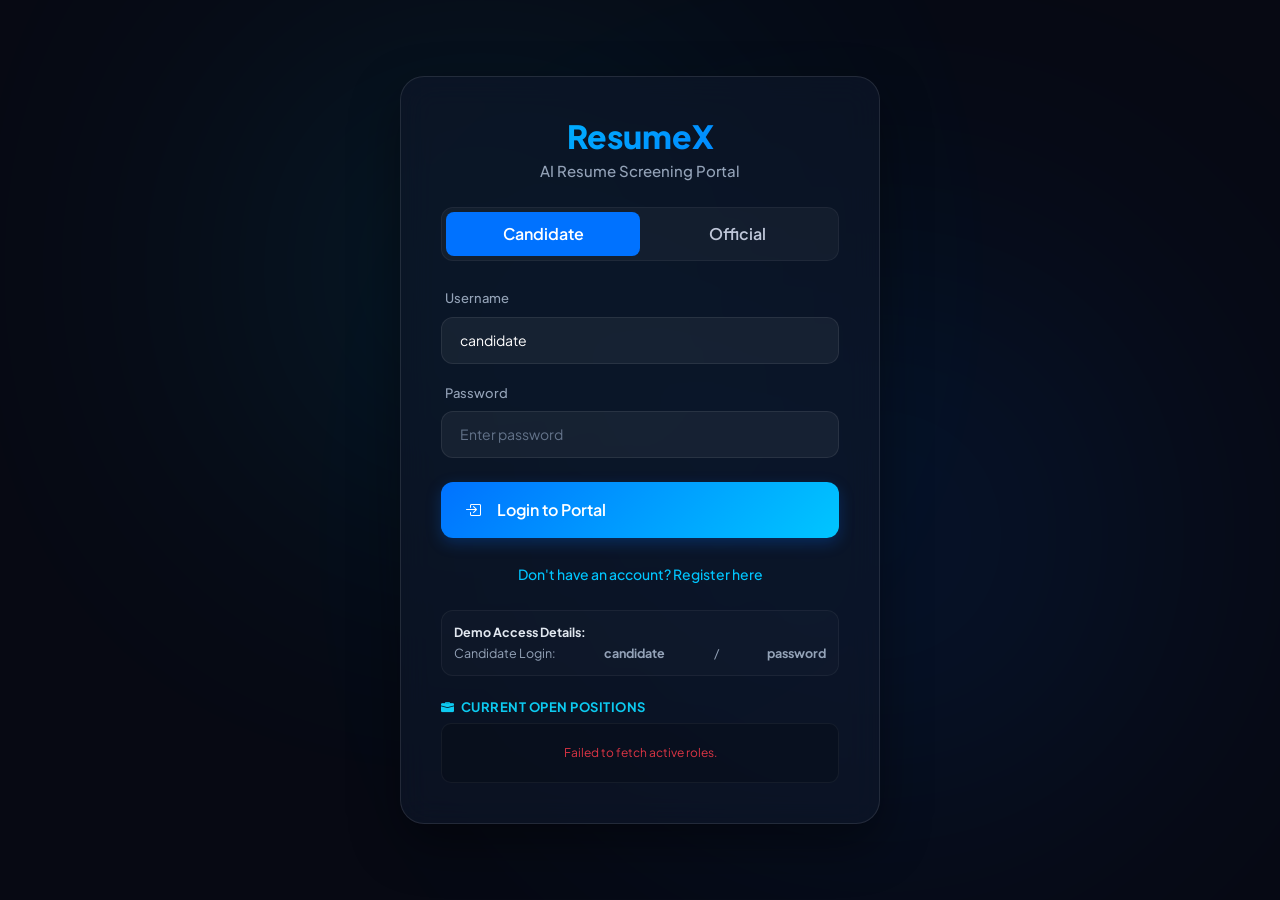
==== commit c326ff88: "resume project" ====
--- a/index.html
+++ b/index.html
@@ -2,928 +2,1048 @@
 <html lang="en">
 
 <head>
-
     <meta charset="UTF-8">
     <meta name="viewport" content="width=device-width, initial-scale=1.0">
-
-    <title>Resume AI Dashboard</title>
-
+    <title>ResumeX - Ai resume analysis</title>
+    
+    <!-- CSS Dependencies -->
     <link href="https://cdn.jsdelivr.net/npm/bootstrap@5.3.0/dist/css/bootstrap.min.css" rel="stylesheet" />
-
+    <link rel="stylesheet" href="https://cdn.jsdelivr.net/npm/bootstrap-icons@1.11.3/font/bootstrap-icons.min.css">
+    
+    <!-- Google Fonts -->
     <link rel="preconnect" href="https://fonts.googleapis.com" />
-
     <link rel="preconnect" href="https://fonts.gstatic.com" crossorigin />
-
-    <link href="https://fonts.googleapis.com/css2?family=Poppins:wght@300;400;500;600;700&display=swap"
-        rel="stylesheet" />
+    <link href="https://fonts.googleapis.com/css2?family=Plus+Jakarta+Sans:wght@300;400;500;600;700;800&family=Poppins:wght@300;400;500;600;700&display=swap" rel="stylesheet" />
 
     <style>
+        :root {
+            --bg-dark: #070913;
+            --sidebar-bg: rgba(10, 15, 30, 0.95);
+            --glass-bg: rgba(15, 23, 42, 0.65);
+            --glass-border: rgba(255, 255, 255, 0.08);
+            --text-primary: #f8fafc;
+            --text-secondary: #94a3b8;
+            --accent-blue: #0072ff;
+            --accent-cyan: #00c6ff;
+            --accent-glow: rgba(0, 198, 255, 0.3);
+            --accent-green: #00b09b;
+            --accent-red: #ff4d4d;
+            --card-hover-bg: rgba(255, 255, 255, 0.03);
+        }
+
         * {
-            font-family: 'Poppins', sans-serif;
+            font-family: 'Plus Jakarta Sans', 'Poppins', sans-serif;
+            box-sizing: border-box;
         }
 
         body {
-            background: #0a0a0a;
-            color: #b8a5a5;
+            background: var(--bg-dark);
+            color: var(--text-primary);
             overflow-x: hidden;
-        }
-
-        /* SIDEBAR */
-
+            min-height: 100vh;
+            position: relative;
+        }
+
+        /* CUSTOM SCROLLBAR */
+        ::-webkit-scrollbar {
+            width: 8px;
+            height: 8px;
+        }
+        ::-webkit-scrollbar-track {
+            background: rgba(0,0,0,0.1);
+        }
+        ::-webkit-scrollbar-thumb {
+            background: rgba(255, 255, 255, 0.1);
+            border-radius: 4px;
+        }
+        ::-webkit-scrollbar-thumb:hover {
+            background: rgba(255, 255, 255, 0.2);
+        }
+
+        /* SIDEBAR STYLE */
         .sidebar {
             height: 100vh;
-            background: rgba(10, 15, 30, 0.95);
-            backdrop-filter: blur(10px);
-            border-right: 1px solid rgba(255, 255, 255, 0.08);
-            padding-top: 30px;
+            background: var(--sidebar-bg);
+            backdrop-filter: blur(20px);
+            border-right: 1px solid var(--glass-border);
+            padding: 30px 15px;
             position: fixed;
-            width: 16%;
+            width: 17%;
             z-index: 1000;
-        }
-
-        .sidebar h3 {
+            display: flex;
+            flex-direction: column;
+            justify-content: space-between;
+            transition: all 0.3s ease;
+        }
+
+        .sidebar-brand h3 {
             text-align: center;
-            margin-bottom: 40px;
-            font-weight: 700;
-            font-size: 32px;
-            background: linear-gradient(to right, #00c6ff, #0072ff);
+            margin-bottom: 30px;
+            font-weight: 800;
+            font-size: 24px;
+            letter-spacing: -0.5px;
+            background: linear-gradient(135deg, #00c6ff, #0072ff);
             -webkit-background-clip: text;
             -webkit-text-fill-color: transparent;
+            display: flex;
+            align-items: center;
+            justify-content: center;
+            gap: 10px;
+        }
+
+        .sidebar-brand h3 i {
+            -webkit-text-fill-color: initial;
+            color: #00c6ff;
+            text-shadow: 0 0 15px rgba(0, 198, 255, 0.4);
         }
 
         .sidebar button {
             width: 100%;
             background: none;
             border: none;
-            color: #dbe7ff;
-            padding: 16px 25px;
+            color: var(--text-secondary);
+            padding: 14px 20px;
             text-align: left;
-            transition: 0.3s;
-            font-size: 16px;
-            border-left: 3px solid transparent;
+            transition: all 0.3s cubic-bezier(0.4, 0, 0.2, 1);
+            font-size: 15px;
+            font-weight: 500;
+            border-radius: 12px;
+            display: flex;
+            align-items: center;
+            gap: 12px;
+            margin-bottom: 8px;
+            position: relative;
+        }
+
+        .sidebar button i {
+            font-size: 18px;
+            transition: all 0.3s ease;
         }
 
         .sidebar button:hover {
-            background: rgba(255, 255, 255, 0.05);
-            border-left: 3px solid #00c6ff;
-            padding-left: 30px;
-        }
-
-        /* MAIN CONTENT */
-
+            color: var(--text-primary);
+            background: rgba(255, 255, 255, 0.04);
+            transform: translateX(4px);
+        }
+
+        .sidebar button:hover i {
+            color: var(--accent-cyan);
+            transform: scale(1.1);
+        }
+
+        /* Active navigation visual highlight */
+        .sidebar button.active {
+            color: var(--text-primary);
+            background: rgba(0, 114, 255, 0.15);
+            border-left: 4px solid var(--accent-cyan);
+            font-weight: 600;
+            box-shadow: inset 0 0 15px rgba(0, 198, 255, 0.05);
+        }
+
+        .sidebar button.active i {
+            color: var(--accent-cyan);
+            text-shadow: 0 0 10px var(--accent-cyan);
+        }
+
+        /* MAIN CONTENT AREA */
         .main-content {
-            margin-left: 17%;
-            padding: 30px;
+            margin-left: 18%;
+            padding: 40px;
+            min-height: 100vh;
         }
 
         /* PAGES */
-
         .page {
             display: none;
-            animation: fadeIn 0.4s ease;
+            animation: slideUp 0.5s cubic-bezier(0.16, 1, 0.3, 1);
         }
 
         .active-page {
             display: block;
         }
 
-        @keyframes fadeIn {
-
+        @keyframes slideUp {
             from {
                 opacity: 0;
-                transform: translateY(10px);
-            }
-
+                transform: translateY(20px);
+            }
             to {
                 opacity: 1;
-                transform: translateY(0px);
-            }
-
-        }
-
-        /* HERO SECTION */
-
+                transform: translateY(0);
+            }
+        }
+
+        /* GLASS CARD STYLES */
+        .glass-card {
+            background: var(--glass-bg);
+            backdrop-filter: blur(16px);
+            -webkit-backdrop-filter: blur(16px);
+            border: 1px solid var(--glass-border);
+            border-radius: 20px;
+            padding: 30px;
+            box-shadow: 0 20px 40px rgba(0, 0, 0, 0.3);
+            transition: all 0.3s cubic-bezier(0.4, 0, 0.2, 1);
+        }
+
+        .glass-card:hover {
+            border-color: rgba(0, 198, 255, 0.25);
+            box-shadow: 0 25px 45px rgba(0, 0, 0, 0.4);
+        }
+
+        /* HERO CARD */
         .hero-section {
-            height: 88vh;
-            border-radius: 25px;
+            border-radius: 24px;
             overflow: hidden;
             position: relative;
-            background:
-                linear-gradient(rgba(0, 0, 0, 0.6),
-                    rgba(0, 0, 0, 0.7)),
-                url('https://images.unsplash.com/photo-1516321318423-f06f85e504b3?q=80&w=1600&auto=format&fit=crop');
+            background: linear-gradient(135deg, rgba(0, 0, 0, 0.7), rgba(15, 23, 42, 0.85)),
+                        url('https://images.unsplash.com/photo-1516321318423-f06f85e504b3?q=80&w=1600&auto=format&fit=crop');
             background-size: cover;
             background-position: center;
-            display: flex;
-            align-items: center;
-            padding: 60px;
-        }
-
-        .hero-content {
-            max-width: 650px;
+            padding: 70px 50px;
+            border: 1px solid var(--glass-border);
+            box-shadow: 0 15px 35px rgba(0,0,0,0.3);
+            margin-bottom: 40px;
         }
 
         .hero-title {
-            font-size: 68px;
-            font-weight: 700;
-            line-height: 1.1;
-            margin-bottom: 25px;
-            background: linear-gradient(to right, #00c6ff, #8ef6ff);
+            font-size: 52px;
+            font-weight: 800;
+            line-height: 1.15;
+            letter-spacing: -1px;
+            margin-bottom: 20px;
+            background: linear-gradient(135deg, #f8fafc 40%, #8ef6ff 100%);
             -webkit-background-clip: text;
             -webkit-text-fill-color: transparent;
         }
 
         .hero-text {
-            font-size: 20px;
-            color: #d6d6d6;
-            line-height: 1.8;
-            margin-bottom: 35px;
+            font-size: 17px;
+            color: var(--text-secondary);
+            line-height: 1.7;
+            max-width: 620px;
+            margin-bottom: 30px;
         }
 
         .hero-btn {
-            background: linear-gradient(to right, #0072ff, #00c6ff);
+            background: linear-gradient(135deg, #0072ff, #00c6ff);
             border: none;
-            padding: 14px 40px;
-            font-size: 18px;
+            padding: 14px 36px;
+            font-size: 16px;
             font-weight: 600;
-            border-radius: 50px;
+            border-radius: 12px;
             color: white;
-            transition: 0.3s;
+            transition: all 0.3s ease;
+            box-shadow: 0 8px 24px rgba(0, 198, 255, 0.35);
+            display: inline-flex;
+            align-items: center;
+            gap: 8px;
         }
 
         .hero-btn:hover {
             transform: translateY(-3px);
-            box-shadow: 0px 10px 30px rgba(0, 198, 255, 0.3);
-        }
-
-        /* GLASS CARDS */
-
-        .glass-card {
-            background: rgba(255, 255, 255, 0.05);
-            backdrop-filter: blur(12px);
-            border: 1px solid rgba(255, 255, 255, 0.08);
-            border-radius: 22px;
-            padding: 25px;
-            transition: 0.3s;
-            box-shadow: 0px 10px 30px rgba(0, 0, 0, 0.2);
-        }
-
-        .glass-card:hover {
-            transform: translateY(-5px);
-        }
-
-        /* DASHBOARD CARDS */
-
-        .card-box {
+            box-shadow: 0 12px 30px rgba(0, 198, 255, 0.5);
+            color: white;
+        }
+
+        /* METRIC CARDS (INTERACTIVE SUMMARY CARDS) */
+        .metric-card {
             border-radius: 20px;
             padding: 30px;
             color: white;
-            background: rgba(255, 255, 255, 0.06);
+            background: rgba(255, 255, 255, 0.03);
             backdrop-filter: blur(12px);
-            border: 1px solid rgba(255, 255, 255, 0.08);
-            transition: 0.3s;
-        }
-
-        .card-box:hover {
-            transform: translateY(-5px);
-        }
-
-        .card-box h2 {
-            font-size: 42px;
-            margin-top: 10px;
-            font-weight: 700;
-        }
-
-/* TABLE */
-
-.table {
-    background-color: #1e293b;   /* table background */
-    color: #ffffff;              /* text color */
-    border-color: #334155;
-}
-
-.table thead {
-    background-color: #0f172a;   /* header background */
-}
-
-.table th {
-    color: #aab8be;              /* header text color */
-    padding: 15px;
-    vertical-align: middle;
-    border-color: #334155;
-}
-
-.table td {
-    background-color: #1e293b;   /* row background */
-    color: #737a83;              /* row text color */
-    padding: 15px;
-    vertical-align: middle;
-    border-color: #334155;
-}
-
-.table tbody tr:hover {
-    background-color: #334155;   /* hover effect */
-}
-
-.table-dark {
-    background-color: #0f172a !important;
-}
-        /* INPUTS */
+            border: 1px solid var(--glass-border);
+            transition: all 0.3s cubic-bezier(0.16, 1, 0.3, 1);
+            position: relative;
+            overflow: hidden;
+            cursor: pointer;
+            box-shadow: 0 10px 25px rgba(0,0,0,0.15);
+        }
+
+        .metric-card::before {
+            content: '';
+            position: absolute;
+            top: 0;
+            left: 0;
+            width: 100%;
+            height: 100%;
+            background: linear-gradient(135deg, rgba(0, 198, 255, 0.1), transparent);
+            opacity: 0;
+            transition: opacity 0.3s ease;
+        }
+
+        .metric-card:hover {
+            transform: translateY(-8px);
+            border-color: var(--accent-cyan);
+            box-shadow: 0 15px 35px rgba(0, 198, 255, 0.2);
+        }
+
+        .metric-card:hover::before {
+            opacity: 1;
+        }
+
+        .metric-icon-box {
+            width: 54px;
+            height: 54px;
+            border-radius: 14px;
+            display: flex;
+            align-items: center;
+            justify-content: center;
+            font-size: 24px;
+            margin-bottom: 20px;
+            background: rgba(255,255,255,0.04);
+            border: 1px solid rgba(255,255,255,0.06);
+            transition: all 0.3s ease;
+        }
+
+        .metric-card:hover .metric-icon-box {
+            background: linear-gradient(135deg, #0072ff, #00c6ff);
+            border-color: transparent;
+            color: white !important;
+            box-shadow: 0 5px 15px rgba(0, 198, 255, 0.3);
+            transform: scale(1.1);
+        }
+
+        .metric-card h5 {
+            font-size: 15px;
+            font-weight: 600;
+            color: var(--text-secondary);
+            text-transform: uppercase;
+            letter-spacing: 0.5px;
+            margin-bottom: 5px;
+        }
+
+        .metric-card h2 {
+            font-size: 40px;
+            font-weight: 800;
+            margin: 0;
+            letter-spacing: -1px;
+        }
+
+        /* TABLES */
+        .table-container {
+            border-radius: 16px;
+            overflow: hidden;
+            border: 1px solid var(--glass-border);
+        }
+
+        .table {
+            background-color: var(--glass-bg);
+            color: var(--text-primary);
+            border-color: var(--glass-border);
+            margin: 0;
+        }
+
+        .table thead {
+            background-color: rgba(10, 15, 30, 0.8) !important;
+        }
+
+        .table th {
+            color: var(--text-secondary);
+            padding: 18px 20px;
+            font-weight: 600;
+            font-size: 14px;
+            border-bottom: 2px solid var(--glass-border);
+            text-transform: uppercase;
+            letter-spacing: 0.5px;
+            vertical-align: middle;
+        }
+
+        .table td {
+            background-color: transparent;
+            color: var(--text-primary);
+            padding: 16px 20px;
+            vertical-align: middle;
+            border-bottom: 1px solid var(--glass-border);
+            font-size: 14px;
+        }
+
+        .table tbody tr {
+            transition: background-color 0.2s ease;
+        }
+
+        .table tbody tr:hover {
+            background-color: rgba(255, 255, 255, 0.02) !important;
+        }
+
+        /* FORM CONTROL IMPROVEMENTS */
+        .form-label {
+            font-size: 14px;
+            font-weight: 600;
+            color: var(--text-secondary);
+            margin-bottom: 8px;
+        }
 
         .form-control,
         .form-select {
-            background: rgba(255, 255, 255, 0.06);
-            border: 1px solid rgba(255, 255, 255, 0.1);
+            background: rgba(255, 255, 255, 0.05);
+            border: 1px solid var(--glass-border);
             color: white;
             border-radius: 12px;
-            padding: 14px;
+            padding: 12px 18px;
+            font-size: 14px;
+            transition: all 0.3s ease;
         }
 
         .form-control:focus,
         .form-select:focus {
             background: rgba(255, 255, 255, 0.08);
             color: white;
-            box-shadow: none;
-            border-color: #00c6ff;
+            box-shadow: 0 0 15px rgba(0, 198, 255, 0.15);
+            border-color: var(--accent-cyan);
         }
 
         .form-control::placeholder {
-            color: #bfc7d9;
+            color: #64748b;
         }
 
         /* BUTTONS */
-
         .btn-primary {
-            background: linear-gradient(to right, #0072ff, #00c6ff);
+            background: linear-gradient(135deg, #0072ff, #00c6ff);
             border: none;
             border-radius: 12px;
-            padding: 12px 25px;
+            padding: 12px 24px;
             font-weight: 600;
+            box-shadow: 0 5px 15px rgba(0, 114, 255, 0.25);
+            transition: all 0.3s ease;
+            display: inline-flex;
+            align-items: center;
+            gap: 8px;
+        }
+
+        .btn-primary:hover {
+            transform: translateY(-2px);
+            box-shadow: 0 8px 20px rgba(0, 114, 255, 0.4);
+            background: linear-gradient(135deg, #0072ff, #00c6ff);
         }
 
         .btn-success {
-            background: linear-gradient(to right, #00b09b, #96c93d);
+            background: linear-gradient(135deg, #00b09b, #96c93d);
             border: none;
             border-radius: 12px;
-            padding: 12px 25px;
+            padding: 12px 24px;
             font-weight: 600;
-        }
-
-        /* CONTACT */
-
-        .footer-contact {
-            position: fixed;
-            bottom: 20px;
-            right: 110px;
-            background: rgba(255, 255, 255, 0.08);
-            backdrop-filter: blur(12px);
-            padding: 15px 20px;
-            border-radius: 18px;
-            border: 1px solid rgba(255, 255, 255, 0.08);
-            font-size: 14px;
+            box-shadow: 0 5px 15px rgba(0, 176, 155, 0.25);
+            transition: all 0.3s ease;
+            display: inline-flex;
+            align-items: center;
+            gap: 8px;
+        }
+
+        .btn-success:hover {
+            transform: translateY(-2px);
+            box-shadow: 0 8px 20px rgba(0, 176, 155, 0.4);
+            background: linear-gradient(135deg, #00b09b, #96c93d);
+        }
+
+        .btn-danger {
+            background: rgba(255, 77, 77, 0.15);
+            border: 1px solid rgba(255, 77, 77, 0.25);
+            color: #ff4d4d;
+            border-radius: 10px;
+            padding: 8px 16px;
+            font-weight: 600;
+            transition: all 0.2s ease;
+        }
+
+        .btn-danger:hover {
+            background: rgba(255, 77, 77, 0.85);
             color: white;
-            z-index: 999;
-        }
-
-        /* TITLES */
-
-        .section-title {
-            font-size: 34px;
-            font-weight: 700;
-            margin-bottom: 25px;
-        }
-
-        /* SEARCH RESULTS */
-
-        #searchResults a {
-            color: #00c6ff;
-            text-decoration: none;
-        }
-
-        #searchResults a:hover {
-            text-decoration: underline;
-        }
-
-        /* LIGHT MODE */
-        body.light-mode {
-            background: #f4f6f9;
-            color: #333;
-        }
-
-        body.light-mode .sidebar {
-            background: #ffffff;
-            border-right: 1px solid #ddd;
-        }
-
-        body.light-mode .sidebar button {
-            color: #444;
-        }
-
-        body.light-mode .sidebar button:hover {
-            background: #f0f4f8;
-            border-left: 3px solid #00c6ff;
-        }
-
-        body.light-mode .glass-card,
-        body.light-mode .card-box {
-            background: #ffffff;
-            border: 1px solid #ddd;
-            color: #333;
-            box-shadow: 0px 5px 15px rgba(0, 0, 0, 0.05);
-        }
-
-        body.light-mode .hero-text {
-            color: #eee;
-            /* keep hero text light due to dark overlay on hero background */
-        }
-
-        body.light-mode .table {
-            color: #333;
-        }
-
-        body.light-mode .table-dark {
-            background: #e9ecef;
-            color: #333;
-            border-color: #dee2e6;
-        }
-
-        body.light-mode .table-dark th {
-            color: #333;
-            background: #e9ecef;
-            border-color: #dee2e6;
-        }
-
-        body.light-mode .form-control,
-        body.light-mode .form-select {
-            background: #fff;
-            border: 1px solid #ccc;
-            color: #333;
-        }
-
-        body.light-mode .form-control:focus,
-        body.light-mode .form-select:focus {
-            background: #040725;
-            color: #333;
-        }
-
-        body.light-mode .form-control::placeholder {
-            color: #888;
-        }
-
-        body.light-mode .footer-contact {
-            background: #ffffff;
-            color: #333;
-            border: 1px solid #ddd;
-        }
-
-        /* ROLE ACCESS CONTROL */
-        body.logged-out #appWrapper {
-            display: none !important;
-        }
-
-        body.logged-out #loginWrapper {
-            display: flex !important;
-        }
-
-        body:not(.logged-out) #appWrapper {
-            display: block !important;
-        }
-
-        body:not(.logged-out) #loginWrapper {
-            display: none !important;
-        }
-
-        body.user-candidate .role-official {
-            display: none !important;
-        }
-
-        body.user-official .role-candidate {
-            display: none !important;
-        }
-
-        /* DYNAMIC GRID ADJUSTMENTS */
-        body.user-official #dashboard .dashboard-row>div {
-            width: 100%;
-            max-width: 600px;
-            margin: 0 auto;
-        }
-
-        body.user-candidate #dashboard .dashboard-row>div {
-            flex: 0 0 50%;
-            max-width: 50%;
+            border-color: transparent;
+            transform: scale(1.02);
+        }
+
+        /* BADGES */
+        .badge {
+            font-weight: 600;
+            padding: 6px 12px;
+            border-radius: 8px;
+            font-size: 12px;
+        }
+
+        /* DYNAMIC ROLE BADGE */
+        #userProfile {
+            transition: all 0.3s ease;
         }
 
         /* GLOWING BLOBS */
         .glowing-blob {
             position: absolute;
             border-radius: 50%;
-            filter: blur(120px);
+            filter: blur(150px);
             z-index: -1;
-            opacity: 0.18;
-            animation: floatBlob 20s infinite alternate ease-in-out;
+            opacity: 0.12;
             pointer-events: none;
         }
 
         .blob1 {
-            width: 350px;
-            height: 350px;
-            background: #00c6ff;
-            top: 15%;
-            left: 15%;
-        }
-
-        .blob2 {
             width: 450px;
             height: 450px;
+            background: #00c6ff;
+            top: 5%;
+            left: 20%;
+            animation: floatBlob 25s infinite alternate ease-in-out;
+        }
+
+        .blob2 {
+            width: 550px;
+            height: 550px;
             background: #0072ff;
-            bottom: 15%;
-            right: 15%;
-            animation-delay: -7s;
+            bottom: 10%;
+            right: 10%;
+            animation: floatBlob 25s infinite alternate-reverse ease-in-out;
         }
 
         @keyframes floatBlob {
-            0% {
-                transform: translate(0px, 0px) scale(1);
-            }
-
-            50% {
-                transform: translate(50px, -70px) scale(1.1);
-            }
-
-            100% {
-                transform: translate(-30px, 30px) scale(0.9);
-            }
-        }
-
-        /* LIGHT MODE OVERRIDES FOR NEW ELEMENTS */
-        body.light-mode #loginWrapper {
-            background: radial-gradient(circle at 10% 20%, rgba(0, 198, 255, 0.08) 0%, transparent 40%), radial-gradient(circle at 90% 80%, rgba(0, 114, 255, 0.08) 0%, transparent 40%) !important;
-        }
-
-        body.light-mode .login-card {
-            background: #ffffff !important;
-            border: 1px solid #ddd !important;
-            color: #333 !important;
-            box-shadow: 0px 15px 35px rgba(0, 0, 0, 0.05) !important;
-        }
-
-        body.light-mode #userProfile {
-            border-bottom: 1px solid #ddd;
-        }
-
-        body.light-mode #userProfileName {
-            color: #333 !important;
-        }
-
-        body.light-mode #userRoleBadge {
-            color: #0072ff !important;
-        }
-
-        body.light-mode #nav-logout {
-            border-top: 1px solid #ddd !important;
-        }
-
-        body.light-mode .form-label {
-            color: #555 !important;
-        }
-
-        body.logged-out #floatingChatbot {
-            display: none !important;
-        }
-
+            0% { transform: translate(0px, 0px) scale(1); }
+            50% { transform: translate(60px, -60px) scale(1.15); }
+            100% { transform: translate(-40px, 40px) scale(0.9); }
+        }
+
+        /* LIGHT MODE OVERRIDES */
+        body.light-mode {
+            background: #f1f5f9;
+            color: #1e293b;
+            --glass-bg: rgba(255, 255, 255, 0.75);
+            --glass-border: rgba(15, 23, 42, 0.08);
+            --text-primary: #0f172a;
+            --text-secondary: #64748b;
+            --sidebar-bg: rgba(255, 255, 255, 0.95);
+        }
+
+        body.light-mode .sidebar button {
+            color: #475569;
+        }
+
+        body.light-mode .sidebar button:hover {
+            background: rgba(0,0,0,0.03);
+            color: #0f172a;
+        }
+
+        body.light-mode .sidebar button.active {
+            background: rgba(0, 114, 255, 0.08);
+            color: var(--accent-blue);
+        }
+
+        body.light-mode .metric-card {
+            background: rgba(255,255,255,0.7);
+            color: #0f172a;
+            box-shadow: 0 10px 25px rgba(0,0,0,0.05);
+        }
+
+        body.light-mode .metric-card h5 {
+            color: #475569;
+        }
+
+        body.light-mode .metric-card h2 {
+            color: #0f172a;
+        }
+
+        body.light-mode .metric-icon-box {
+            background: rgba(0,0,0,0.02);
+            border-color: rgba(0,0,0,0.05);
+            color: #475569 !important;
+        }
+
+        body.light-mode .form-control,
+        body.light-mode .form-select {
+            background: #ffffff;
+            border-color: #cbd5e1;
+            color: #0f172a;
+        }
+
+        body.light-mode .form-control:focus,
+        body.light-mode .form-select:focus {
+            background: #ffffff;
+            color: #0f172a;
+        }
+
+        body.light-mode .table {
+            color: #0f172a;
+        }
+
+        body.light-mode .table td {
+            color: #334155;
+        }
+
+        body.light-mode .chat-msg-ai {
+            background: #e2e8f0;
+            color: #0f172a;
+        }
+
+        /* ACCESS CONTROL classes */
+        body.logged-out #appWrapper { display: none !important; }
+        body.logged-out #loginWrapper { display: flex !important; }
+        body:not(.logged-out) #appWrapper { display: block !important; }
+        body:not(.logged-out) #loginWrapper { display: none !important; }
+
+        /* FLOATING SUPPORT WIDGET */
+        body.logged-out #floatingChatbot { display: none !important; }
+        
         .chat-msg-ai {
             background: rgba(255, 255, 255, 0.05);
             border: 1px solid rgba(255, 255, 255, 0.05);
             color: white;
         }
-
-        body.light-mode .chat-msg-ai {
-            background: #f0f4f8;
-            border: 1px solid #e2e8f0;
-            color: #333;
-        }
     </style>
-
-
 </head>
 
 <body>
-
-    <!-- GLOWING BACKGROUND BLOBS -->
+    <!-- BACKGROUND EFFECTS -->
     <div class="glowing-blob blob1"></div>
     <div class="glowing-blob blob2"></div>
 
-    <!-- LOGIN WRAPPER -->
-    <div id="loginWrapper"
-        style="display: flex; justify-content: center; align-items: center; min-height: 100vh; position: relative; overflow: hidden; width: 100%;">
-        <div class="glass-card login-card"
-            style="width: 450px; padding: 40px; border-radius: 24px; box-shadow: 0px 20px 50px rgba(0, 0, 0, 0.4); text-align: center; border: 1px solid rgba(255, 255, 255, 0.1); position: relative; z-index: 10;">
-            <h2
-                style="font-weight: 700; margin-bottom: 10px; background: linear-gradient(to right, #00c6ff, #0072ff); -webkit-background-clip: text; -webkit-text-fill-color: transparent;">
-                Ideal Tech Labs</h2>
-            <p style="color: #a0aec0; margin-bottom: 30px; font-size: 15px;">Resume Screening Portal</p>
-
-            <div class="d-flex mb-4" style="background: rgba(255, 255, 255, 0.05); border-radius: 12px; padding: 4px;">
+    <!-- 1. LOGIN WRAPPER -->
+    <div id="loginWrapper" style="display: flex; justify-content: center; align-items: center; min-height: 100vh; position: relative; overflow-y: auto; width: 100%; padding: 40px 10px;">
+        <div class="glass-card login-card" style="width: 480px; padding: 40px; border-radius: 24px; box-shadow: 0px 20px 50px rgba(0, 0, 0, 0.4); text-align: center; border: 1px solid rgba(255, 255, 255, 0.1); position: relative; z-index: 10;">
+            <h2 style="font-weight: 800; margin-bottom: 5px; background: linear-gradient(135deg, #00c6ff, #0072ff); -webkit-background-clip: text; -webkit-text-fill-color: transparent;">
+                ResumeX
+            </h2>
+            <p style="color: var(--text-secondary); margin-bottom: 25px; font-size: 15px; font-weight: 500;">
+                AI Resume Screening Portal
+            </p>
+
+            <div class="d-flex mb-4" style="background: rgba(255, 255, 255, 0.04); border-radius: 12px; padding: 4px; border: 1px solid rgba(255,255,255,0.05);">
                 <button type="button" id="tab-candidate" class="btn w-50" onclick="setLoginRole('candidate')"
-                    style="border-radius: 8px; border: none; font-weight: 600; padding: 10px; color: white; background: #0072ff; transition: 0.3s;">Candidate</button>
+                    style="border-radius: 8px; border: none; font-weight: 600; padding: 10px; color: white; background: #0072ff; transition: 0.3s;">
+                    Candidate
+                </button>
                 <button type="button" id="tab-official" class="btn w-50" onclick="setLoginRole('official')"
-                    style="border-radius: 8px; border: none; font-weight: 600; padding: 10px; color: #bfc7d9; background: transparent; transition: 0.3s;">Official</button>
+                    style="border-radius: 8px; border: none; font-weight: 600; padding: 10px; color: var(--text-secondary); background: transparent; transition: 0.3s;">
+                    Official
+                </button>
             </div>
 
+            <!-- LOGIN FORM -->
             <form id="loginForm" onsubmit="handleLogin(event)">
                 <div class="mb-3 text-start">
-                    <label class="form-label"
-                        style="font-size: 13px; font-weight: 500; color: #bfc7d9; margin-left: 4px;">Username</label>
-                    <input type="text" id="loginUsername" class="form-control" placeholder="Enter username"
-                        value="candidate" required
-                        style="border-radius: 12px; padding: 12px; font-size: 14px; background: rgba(255,255,255,0.06); border: 1px solid rgba(255,255,255,0.1); color: white;">
+                    <label class="form-label" style="font-size: 13px; font-weight: 500; margin-left: 4px;">Username</label>
+                    <input type="text" id="loginUsername" class="form-control" placeholder="Enter username" value="candidate" required>
                 </div>
                 <div class="mb-4 text-start">
-                    <label class="form-label"
-                        style="font-size: 13px; font-weight: 500; color: #bfc7d9; margin-left: 4px;">Password</label>
-                    <input type="password" id="loginPassword" class="form-control" placeholder="Enter password" required
-                        style="border-radius: 12px; padding: 12px; font-size: 14px; background: rgba(255,255,255,0.06); border: 1px solid rgba(255,255,255,0.1); color: white;">
+                    <label class="form-label" style="font-size: 13px; font-weight: 500; margin-left: 4px;">Password</label>
+                    <input type="password" id="loginPassword" class="form-control" placeholder="Enter password" required>
                 </div>
 
-                <div id="loginError" class="text-danger mb-3" style="display: none; font-size: 14px; font-weight: 500;">
+                <div id="loginError" class="text-danger mb-3" style="display: none; font-size: 14px; font-weight: 500; background: rgba(255, 77, 77, 0.1); padding: 10px; border-radius: 8px; border: 1px solid rgba(255, 77, 77, 0.2);">
                 </div>
 
-                <button type="submit" class="btn btn-primary w-100 py-3"
-                    style="border-radius: 12px; font-weight: 600; font-size: 16px; box-shadow: 0 4px 15px rgba(0, 114, 255, 0.4);">
-                    Login to Portal
+                <button type="submit" class="btn btn-primary w-100 py-3" style="border-radius: 12px; font-weight: 600; font-size: 16px;">
+                    <i class="bi bi-box-arrow-in-right me-2"></i>Login to Portal
                 </button>
             </form>
 
             <!-- REGISTER FORM -->
             <form id="registerForm" onsubmit="handleRegister(event)" style="display: none;">
                 <div class="mb-3 text-start">
-                    <label class="form-label"
-                        style="font-size: 13px; font-weight: 500; color: #bfc7d9; margin-left: 4px;">Full Name</label>
-                    <input type="text" id="registerName" class="form-control" placeholder="Enter your full name"
-                        required
-                        style="border-radius: 12px; padding: 12px; font-size: 14px; background: rgba(255,255,255,0.06); border: 1px solid rgba(255,255,255,0.1); color: white;">
+                    <label class="form-label" style="font-size: 13px; font-weight: 500; margin-left: 4px;">Full Name</label>
+                    <input type="text" id="registerName" class="form-control" placeholder="Enter your full name" required>
                 </div>
                 <div class="mb-3 text-start">
-                    <label class="form-label"
-                        style="font-size: 13px; font-weight: 500; color: #bfc7d9; margin-left: 4px;">Username</label>
-                    <input type="text" id="registerUsername" class="form-control" placeholder="Choose a username"
-                        required
-                        style="border-radius: 12px; padding: 12px; font-size: 14px; background: rgba(255,255,255,0.06); border: 1px solid rgba(255,255,255,0.1); color: white;">
+                    <label class="form-label" style="font-size: 13px; font-weight: 500; margin-left: 4px;">Username</label>
+                    <input type="text" id="registerUsername" class="form-control" placeholder="Choose a username" required>
                 </div>
                 <div class="mb-3 text-start">
-                    <label class="form-label"
-                        style="font-size: 13px; font-weight: 500; color: #bfc7d9; margin-left: 4px;">Password</label>
-                    <input type="password" id="registerPassword" class="form-control" placeholder="Choose a password"
-                        required
-                        style="border-radius: 12px; padding: 12px; font-size: 14px; background: rgba(255,255,255,0.06); border: 1px solid rgba(255,255,255,0.1); color: white;">
+                    <label class="form-label" style="font-size: 13px; font-weight: 500; margin-left: 4px;">Password</label>
+                    <input type="password" id="registerPassword" class="form-control" placeholder="Choose a password" required>
                 </div>
                 <div class="mb-4 text-start">
-                    <label class="form-label"
-                        style="font-size: 13px; font-weight: 500; color: #bfc7d9; margin-left: 4px;">Register As</label>
-                    <select id="registerRole" class="form-select"
-                        style="border-radius: 12px; padding: 12px; font-size: 14px; background: rgba(255,255,255,0.06); border: 1px solid rgba(255,255,255,0.1); color: white;">
+                    <label class="form-label" style="font-size: 13px; font-weight: 500; margin-left: 4px;">Register As</label>
+                    <select id="registerRole" class="form-select">
                         <option value="candidate" style="background: #0f172a; color: white;">Candidate</option>
                         <option value="official" style="background: #0f172a; color: white;">Official</option>
                     </select>
                 </div>
 
-                <div id="registerError" class="text-danger mb-3"
-                    style="display: none; font-size: 14px; font-weight: 500;"></div>
-                <div id="registerSuccess" class="text-success mb-3"
-                    style="display: none; font-size: 14px; font-weight: 500;"></div>
-
-                <button type="submit" class="btn btn-success w-100 py-3"
-                    style="border-radius: 12px; font-weight: 600; font-size: 16px; box-shadow: 0 4px 15px rgba(150, 201, 61, 0.3);">
-                    Create Account
+                <div id="registerError" class="text-danger mb-3" style="display: none; font-size: 14px; font-weight: 500; background: rgba(255, 77, 77, 0.1); padding: 10px; border-radius: 8px; border: 1px solid rgba(255, 77, 77, 0.2);"></div>
+                <div id="registerSuccess" class="text-success mb-3" style="display: none; font-size: 14px; font-weight: 500; background: rgba(0, 176, 155, 0.1); padding: 10px; border-radius: 8px; border: 1px solid rgba(0, 176, 155, 0.2);"></div>
+
+                <button type="submit" class="btn btn-success w-100 py-3" style="border-radius: 12px; font-weight: 600; font-size: 16px;">
+                    <i class="bi bi-person-plus-fill me-2"></i>Create Account
                 </button>
             </form>
 
             <div class="mt-4" id="loginToggleArea">
-                <a href="javascript:void(0)" onclick="toggleAuthForm('register')"
-                    style="color: #00c6ff; text-decoration: none; font-size: 14px; font-weight: 500;">Don't have an
-                    account? Register here</a>
+                <a href="javascript:void(0)" onclick="toggleAuthForm('register')" style="color: #00c6ff; text-decoration: none; font-size: 14px; font-weight: 500;">
+                    Don't have an account? Register here
+                </a>
             </div>
             <div class="mt-4" id="registerToggleArea" style="display: none;">
-                <a href="javascript:void(0)" onclick="toggleAuthForm('login')"
-                    style="color: #00c6ff; text-decoration: none; font-size: 14px; font-weight: 500;">Already have an
-                    account? Login here</a>
+                <a href="javascript:void(0)" onclick="toggleAuthForm('login')" style="color: #00c6ff; text-decoration: none; font-size: 14px; font-weight: 500;">
+                    Already have an account? Login here
+                </a>
             </div>
 
-            <div class="mt-4"
-                style="font-size: 12px; color: #718096; background: rgba(255,255,255,0.02); padding: 12px; border-radius: 10px; border: 1px solid rgba(255,255,255,0.05);">
-                <strong>Demo Access Details:</strong><br>
-                <span id="demo-credentials">Candidate Login: <b>candidate</b> / <b>password</b></span>
+            <!-- Demo Access Panel -->
+            <div class="mt-4" style="font-size: 12.5px; color: #94a3b8; background: rgba(255,255,255,0.02); padding: 12px; border-radius: 12px; border: 1px solid rgba(255,255,255,0.05); text-align: left;">
+                <strong style="color: #e2e8f0; display: block; margin-bottom: 2px;">Demo Access Details:</strong>
+                <span id="demo-credentials" style="display: flex; justify-content: space-between; align-items: center;">
+                    <span>Role: <b style="color: #00c6ff;">candidate</b> / Pwd: <b style="color: #00c6ff;">password</b></span>
+                </span>
+            </div>
+
+            <!-- Dynamic Job Openings Preview (Candidate Login only) -->
+            <div id="loginOpeningsPreview" class="mt-4 text-start" style="display: block;">
+                <h6 class="text-info fw-bold mb-2" style="font-size: 13px; letter-spacing: 0.5px; text-transform: uppercase; display: flex; align-items: center; gap: 6px;">
+                    <i class="bi bi-briefcase-fill text-info"></i> Current Open Positions
+                </h6>
+                <div id="loginJdList" style="max-height: 180px; overflow-y: auto; border: 1px solid rgba(255,255,255,0.05); border-radius: 10px; padding: 10px; background: rgba(0,0,0,0.15);">
+                    <p class="text-muted text-center m-0" style="font-size: 12px; padding: 10px;">Loading active openings...</p>
+                </div>
             </div>
         </div>
     </div>
 
-    <!-- MAIN APP STRUCTURE -->
+    <!-- 2. MAIN APP WRAPPER -->
     <div id="appWrapper" style="display: none;">
-
-        <div class="container-fluid">
-
-            <div class="row">
-
+        <div class="container-fluid p-0">
+            <div class="row g-0">
                 <!-- SIDEBAR -->
-
-                <div class="col-md-2 sidebar d-flex flex-column justify-content-between pb-4">
+                <div class="col-md-2 sidebar">
                     <div>
-                        <h3>
-                            Ideal Tech Labs
-                        </h3>
+                        <div class="sidebar-brand">
+                            <h3><i class="bi bi-cpu"></i>ResumeX</h3>
+                        </div>
 
                         <!-- USER PROFILE IN SIDEBAR -->
-                        <div id="userProfile"
-                            style="padding: 15px 20px; border-bottom: 1px solid rgba(255, 255, 255, 0.08); margin-bottom: 20px; text-align: left; background: rgba(255,255,255,0.02); border-radius: 12px; margin-left: 15px; margin-right: 15px;">
-                            <div style="font-size: 11px; color: #00c6ff; text-transform: uppercase; letter-spacing: 1.5px; font-weight: 700;"
-                                id="userRoleBadge">Candidate</div>
-                            <div style="font-size: 15px; font-weight: 600; color: white; margin-top: 3px; overflow: hidden; text-overflow: ellipsis; white-space: nowrap;"
-                                id="userProfileName">Candidate User</div>
+                        <div id="userProfile" style="padding: 15px 20px; border-bottom: 1px solid rgba(255, 255, 255, 0.08); margin-bottom: 25px; text-align: left; background: rgba(255,255,255,0.02); border-radius: 12px; margin-left: 10px; margin-right: 10px;">
+                            <div style="font-size: 10px; color: #00c6ff; text-transform: uppercase; letter-spacing: 1.5px; font-weight: 800;" id="userRoleBadge">Candidate</div>
+                            <div style="font-size: 15px; font-weight: 600; color: white; margin-top: 3px; overflow: hidden; text-overflow: ellipsis; white-space: nowrap;" id="userProfileName">Candidate User</div>
                         </div>
 
-                        <button onclick="showPage('home')">
-                            Home
-                        </button>
-
-                        <button id="nav-dashboard" onclick="showPage('dashboard')">
-                            Dashboard
-                        </button>
-
-                        <button id="nav-recruitment" onclick="showPage('resume')">
-                            Recruitment page
-                        </button>
-
-                        <button onclick="showPage('settings')">
-                            Settings
+                        <!-- SIDEBAR LINKS CONTAINER -->
+                        <div id="sidebarLinks">
+                            <!-- Populated dynamically via JS -->
+                        </div>
+                    </div>
+
+                    <div class="px-2 w-100">
+                        <button id="nav-logout" onclick="handleLogout()" style="color: var(--accent-red); border: 1px solid rgba(255, 77, 77, 0.15); border-radius: 12px; padding: 12px 20px; text-align: center; width: 100%; transition: 0.3s; background: rgba(255, 77, 77, 0.04); font-weight: 600; display: flex; align-items: center; justify-content: center; gap: 8px;">
+                            <i class="bi bi-box-arrow-right"></i> Logout
                         </button>
                     </div>
-
-                    <div class="px-3 w-100 mt-auto">
-                        <button id="nav-logout" onclick="handleLogout()"
-                            style="color: #ff4d4d; border: 1px solid rgba(255, 77, 77, 0.2); border-radius: 12px; padding: 12px; text-align: center; width: 100%; transition: 0.3s; background: rgba(255, 77, 77, 0.05); font-weight: 600;">
-                            Logout
-                        </button>
+                </div>
+
+                <!-- MAIN CONTENT AREA -->
+                <div class="col-md-10 main-content">
+                    
+                    <!-- =======================================
+                         A. GUEST HOME PAGE (GUEST ONLY)
+                         ======================================= -->
+                    <div id="home-page" class="page">
+                        <div class="hero-section">
+                            <div class="hero-content">
+                                <span class="badge bg-primary mb-3" style="font-size: 11px; letter-spacing: 1px; text-transform: uppercase;"><i class="bi bi-rocket-takeoff-fill me-1"></i> AI Powered Hiring</span>
+                                <h1 class="hero-title">Ideal Tech Labs Resume Screening</h1>
+                                <p class="hero-text">
+                                    Transform recruitment using Artificial Intelligence, semantic search, vector databases, and machine learning to identify the best candidates instantly.
+                                </p>
+                                <button class="hero-btn" onclick="navigateToDashboard()">
+                                    <i class="bi bi-grid-fill"></i> Go to Dashboard
+                                </button>
+                            </div>
+                        </div>
+
+                        <div class="row">
+                            <div class="col-md-4 mb-4">
+                                <div class="glass-card h-100">
+                                    <div class="metric-icon-box" style="color: #00c6ff;"><i class="bi bi-robot"></i></div>
+                                    <h4 class="fw-bold mb-3">AI Analysis</h4>
+                                    <p class="text-secondary m-0">Smart AI-powered resume analysis, matching, and semantic vector indexing utilizing Groq Llama 3.3 models.</p>
+                                </div>
+                            </div>
+                            <div class="col-md-4 mb-4">
+                                <div class="glass-card h-100">
+                                    <div class="metric-icon-box" style="color: #00b09b;"><i class="bi bi-database"></i></div>
+                                    <h4 class="fw-bold mb-3">Qdrant Cloud</h4>
+                                    <p class="text-secondary m-0">Advanced vector search architecture utilizing Qdrant Cloud to perform low-latency semantic skill matching.</p>
+                                </div>
+                            </div>
+                            <div class="col-md-4 mb-4">
+                                <div class="glass-card h-100">
+                                    <div class="metric-icon-box" style="color: #ffb300;"><i class="bi bi-shield-check"></i></div>
+                                    <h4 class="fw-bold mb-3">PostgreSQL Core</h4>
+                                    <p class="text-secondary m-0">Secure persistent storage utilizing PostgreSQL with encrypted passwords, UUID keys, and soft deletes.</p>
+                                </div>
+                            </div>
+                        </div>
                     </div>
 
-                </div>
-
-                <!-- MAIN CONTENT -->
-
-                <div class="col-md-10 main-content">
-
-                    <!-- HOME PAGE -->
-
-                    <div id="home" class="page active-page">
-
-                        <div class="hero-section">
-
-                            <div class="hero-content">
-
-                                <h1 class="hero-title">
-                                    Resume Screening - Ideal Tech Labs
-                                </h1>
-
-                                <p class="hero-text">
-
-                                    Transform recruitment using Artificial Intelligence,
-                                    semantic search, vector databases, and machine learning
-                                    to identify the best candidates instantly.
-
-                                </p>
-
-                                <button class="hero-btn" onclick="showPage('dashboard')">
-                                    Explore Platform
+                    <!-- =======================================
+                         B. OFFICIAL DASHBOARD PAGE
+                         ======================================= -->
+                    <div id="official-dashboard-page" class="page">
+                        <h2 class="section-title fw-bold text-light mb-4"><i class="bi bi-speedometer2 me-2 text-info"></i>Recruitment Dashboard</h2>
+                        
+                        <!-- OFFICIAL SUMMARY METRICS -->
+                        <div class="row mb-5">
+                            <!-- Clickable Card: Total Resumes Received -->
+                            <div class="col-md-4 mb-4">
+                                <div class="metric-card" onclick="showPage('resumes-page')">
+                                    <div class="d-flex justify-content-between align-items-start">
+                                        <div>
+                                            <h5 class="text-uppercase m-0">Total Resumes</h5>
+                                            <h2 id="resumeCount" class="mt-2 text-white">0</h2>
+                                        </div>
+                                        <div class="metric-icon-box text-info"><i class="bi bi-file-earmark-person"></i></div>
+                                    </div>
+                                    <div class="mt-3" style="font-size: 13px; color: var(--text-secondary);">
+                                        <span class="text-info"><i class="bi bi-arrow-right-circle-fill me-1"></i> Click to Manage Resumes</span>
+                                    </div>
+                                </div>
+                            </div>
+
+                            <!-- Clickable Card: Total Messages Received -->
+                            <div class="col-md-4 mb-4">
+                                <div class="metric-card" onclick="showPage('messages-page')">
+                                    <div class="d-flex justify-content-between align-items-start">
+                                        <div>
+                                            <h5 class="text-uppercase m-0">Received Messages</h5>
+                                            <h2 id="messagesCount" class="mt-2 text-warning">0</h2>
+                                        </div>
+                                        <div class="metric-icon-box text-warning"><i class="bi bi-envelope-open"></i></div>
+                                    </div>
+                                    <div class="mt-3" style="font-size: 13px; color: var(--text-secondary);">
+                                        <span class="text-warning"><i class="bi bi-arrow-right-circle-fill me-1"></i> Click to View & Reply</span>
+                                    </div>
+                                </div>
+                            </div>
+
+                            <!-- Clickable Card: Active Job Descriptions -->
+                            <div class="col-md-4 mb-4">
+                                <div class="metric-card" onclick="showPage('job-descriptions-page')">
+                                    <div class="d-flex justify-content-between align-items-start">
+                                        <div>
+                                            <h5 class="text-uppercase m-0">Active Job Roles</h5>
+                                            <h2 id="jdsCount" class="mt-2 text-success">0</h2>
+                                        </div>
+                                        <div class="metric-icon-box text-success"><i class="bi bi-briefcase"></i></div>
+                                    </div>
+                                    <div class="mt-3" style="font-size: 13px; color: var(--text-secondary);">
+                                        <span class="text-success"><i class="bi bi-arrow-right-circle-fill me-1"></i> Click to Manage Positions</span>
+                                    </div>
+                                </div>
+                            </div>
+                        </div>
+
+                        <!-- System Overview / Quick Actions panel -->
+                        <div class="row">
+                            <div class="col-md-7 mb-4">
+                                <div class="glass-card h-100">
+                                    <h4 class="fw-bold text-light mb-4"><i class="bi bi-cpu-fill text-info me-2"></i>Smart AI Recruitment Core</h4>
+                                    <p class="text-secondary mb-3">You are logged in as an <strong>Official</strong>. The platform is connected and running with the following models:</p>
+                                    <ul class="list-unstyled d-flex flex-column gap-3 text-secondary" style="font-size: 14.5px;">
+                                        <li><i class="bi bi-check-circle-fill text-info me-2"></i>Groq AI Llama 3.3 (70B) skill extractor loaded</li>
+                                        <li><i class="bi bi-check-circle-fill text-info me-2"></i>BAAI BGE Embedding model initialized</li>
+                                        <li><i class="bi bi-check-circle-fill text-info me-2"></i>Qdrant collection <strong>resumes2</strong> connected</li>
+                                        <li><i class="bi bi-check-circle-fill text-info me-2"></i>PostgreSQL user database active</li>
+                                    </ul>
+                                </div>
+                            </div>
+                            <div class="col-md-5 mb-4">
+                                <div class="glass-card h-100 d-flex flex-column justify-content-between">
+                                    <div>
+                                        <h4 class="fw-bold text-light mb-3"><i class="bi bi-lightning-charge-fill text-warning me-2"></i>Quick Actions</h4>
+                                        <p class="text-secondary mb-4">Jump directly to specific tools within the recruitment portal.</p>
+                                    </div>
+                                    <div class="d-flex flex-column gap-2">
+                                        <button class="btn btn-primary w-100 justify-content-center text-center py-2.5" onclick="showPage('job-descriptions-page')">
+                                            <i class="bi bi-plus-circle me-2"></i> Create Job Description
+                                        </button>
+                                        <button class="btn btn-success w-100 justify-content-center text-center py-2.5" onclick="showPage('resumes-page')">
+                                            <i class="bi bi-search me-2"></i> Search Candidate Resumes
+                                        </button>
+                                    </div>
+                                </div>
+                            </div>
+                        </div>
+                    </div>
+
+                    <!-- =======================================
+                         C. RESUMES MANAGEMENT PAGE (OFFICIAL)
+                         ======================================= -->
+                    <div id="resumes-page" class="page">
+                        <h2 class="section-title fw-bold text-light mb-4"><i class="bi bi-file-earmark-person text-info me-2"></i>Resumes Management</h2>
+                        
+                        <!-- Search Box Section -->
+                        <div class="glass-card mb-4">
+                            <h4 class="fw-bold text-light mb-3"><i class="bi bi-search text-info me-2"></i>Semantic Skill Search</h4>
+                            <p class="text-secondary mb-4">Perform advanced semantic search across the entire resume vector database to find candidates matching specific skills.</p>
+                            <div class="d-flex gap-3">
+                                <input type="text" id="skillSearch" class="form-control" placeholder="Search skill (e.g. Python Developer, Kubernetes, UI designer...)" />
+                                <button class="btn btn-success px-4" onclick="searchSkill()">
+                                    <i class="bi bi-search me-2"></i> Search Resumes
                                 </button>
-
                             </div>
-
+                            
+                            <!-- Search Results Container -->
+                            <div id="searchResults" class="mt-4"></div>
                         </div>
 
-                        <div class="row mt-5">
-
-                            <div class="col-md-4 mb-4">
-
-                                <div class="glass-card">
-
-                                    <h4>
-                                        AI Recruitment
-                                    </h4>
-
-                                    <p class="mt-3">
-
-                                        Smart AI-powered resume analysis and hiring automation.
-
-                                    </p>
-
-                                </div>
-
+                        <!-- Main Table List Section -->
+                        <div class="glass-card">
+                            <div class="d-flex justify-content-between align-items-center mb-4">
+                                <h4 class="fw-bold text-light m-0"><i class="bi bi-list-stars text-info me-2"></i>Received Candidates</h4>
+                                <button class="btn btn-primary btn-sm" onclick="loadOfficialResumes()"><i class="bi bi-arrow-clockwise me-1"></i> Refresh</button>
                             </div>
-
-                            <div class="col-md-4 mb-4">
-
-                                <div class="glass-card">
-
-                                    <h4>
-                                        Cloud Infrastructure
-                                    </h4>
-
-                                    <p class="mt-3">
-
-                                        Scalable cloud systems for enterprise recruitment.
-
-                                    </p>
-
-                                </div>
-
-                            </div>
-
-                            <div class="col-md-4 mb-4">
-
-                                <div class="glass-card">
-
-                                    <h4>
-                                        Partners
-                                    </h4>
-
-                                    <p class="mt-3">
-
-                                        Microsoft, AWS, Google Cloud, OpenAI
-
-                                    </p>
-
-                                </div>
-
-                            </div>
-
-                        </div>
-
-                    </div>
-
-                    <!-- DASHBOARD -->
-
-                    <div id="dashboard" class="page">
-
-                        <h2 class="section-title" id="dashboard-title">
-                            Recruitment Dashboard
-                        </h2>
-
-                        <div class="row dashboard-row">
-
-                            <!-- Total Resumes Received (Official only) -->
-                            <div class="col-md-4 mb-4 role-official">
-
-                                <div class="card-box">
-
-                                    <h5>
-                                        Total Resumes Received
-                                    </h5>
-
-                                    <h2 id="resumeCount">
-                                        0
-                                    </h2>
-
-                                </div>
-
-                            </div>
-
-                            <!-- Open Roles (Candidate only) -->
-                            <div class="col-md-4 mb-4 role-candidate">
-
-                                <div class="card-box">
-
-                                    <h5>
-                                        Open Roles
-                                    </h5>
-
-                                    <h2>
-                                        18
-                                    </h2>
-
-                                </div>
-
-                            </div>
-
-                            <!-- Departments (Candidate only) -->
-                            <div class="col-md-4 mb-4 role-candidate">
-
-                                <div class="card-box">
-
-                                    <h5>
-                                        Departments
-                                    </h5>
-
-                                    <h2>
-                                        6
-                                    </h2>
-
-                                </div>
-
-                            </div>
-
-                        </div>
-
-                        <!-- Resumes Received (Official only) -->
-                        <div class="glass-card mt-4 role-official">
-                            <h4>Resumes Received</h4>
-                            <div id="resumesReceivedList" class="mt-3">
+                            <div id="resumesReceivedList">
                                 <p class="text-muted">Loading received resumes...</p>
                             </div>
                         </div>
-
-                        <!-- Received Emails (Official only) -->
-                        <div class="glass-card mt-4 role-official">
-                            <h4>Received Emails (Inquiries)</h4>
-                            <div id="emailsReceivedList" class="mt-3">
-                                <p class="text-muted">Loading received emails...</p>
+                    </div>
+
+                    <!-- =======================================
+                         D. MESSAGES PAGE (OFFICIAL)
+                         ======================================= -->
+                    <div id="messages-page" class="page">
+                        <h2 class="section-title fw-bold text-light mb-4"><i class="bi bi-envelope-open text-warning me-2"></i>Candidate Emails / Messages</h2>
+                        
+                        <div class="glass-card">
+                            <div class="d-flex justify-content-between align-items-center mb-4">
+                                <h4 class="fw-bold text-light m-0"><i class="bi bi-envelope-paper text-warning me-2"></i>Inbox</h4>
+                                <button class="btn btn-primary btn-sm" onclick="loadOfficialEmails()"><i class="bi bi-arrow-clockwise me-1"></i> Refresh</button>
+                            </div>
+                            <div id="emailsReceivedList">
+                                <p class="text-muted">Loading received messages...</p>
                             </div>
                         </div>
-
-                        <!-- Available Roles (Candidate only) -->
-                        <div class="glass-card mt-4 role-candidate">
-
-                            <h4>
-                                Available Roles
-                            </h4>
-
-                            <table class="table table-bordered mt-4">
-
-                                <thead class="table-dark">
-
-                                    <tr>
-
-                                        <th>Role</th>
-                                        <th>Experience</th>
-                                        <th>Location</th>
-
-                                    </tr>
-
-                                </thead>
-
-                                <tbody>
-
-                                    <tr>
-
-                                        <td>Python Developer</td>
-                                        <td>2+ Years</td>
-                                        <td>Chennai</td>
-
-                                    </tr>
-
-                                    <tr>
-
-                                        <td>Machine Learning Engineer</td>
-                                        <td>1+ Years</td>
-                                        <td>Bangalore</td>
-
-                                    </tr>
-
-                                    <tr>
-
-                                        <td>Frontend Developer</td>
-                                        <td>Fresher</td>
-                                        <td>Remote</td>
-
-                                    </tr>
-
-                                    <tr>
-
-                                        <td>Cloud Engineer</td>
-                                        <td>2+ Years</td>
-                                        <td>Hyderabad</td>
-
-                                    </tr>
-
-                                </tbody>
-
-                            </table>
-
+                    </div>
+
+                    <!-- =======================================
+                         E. JOB DESCRIPTIONS PAGE (OFFICIAL)
+                         ======================================= -->
+                    <div id="job-descriptions-page" class="page">
+                        <h2 class="section-title fw-bold text-light mb-4"><i class="bi bi-briefcase text-success me-2"></i>Job Description Management</h2>
+                        
+                        <!-- Create JD Form -->
+                        <div class="glass-card mb-4">
+                            <h4 class="fw-bold text-light mb-3"><i class="bi bi-plus-circle text-success me-2"></i>Create Job Description</h4>
+                            <form id="jdForm" onsubmit="createJobDescription(event)">
+                                <div class="row">
+                                    <div class="col-md-6 mb-3">
+                                        <label class="form-label">Job Title</label>
+                                        <input type="text" id="jdTitle" class="form-control" placeholder="e.g. Senior Python Developer" required />
+                                    </div>
+                                    <div class="col-md-6 mb-3">
+                                        <label class="form-label">Department</label>
+                                        <input type="text" id="jdDepartment" class="form-control" placeholder="e.g. Engineering" required />
+                                    </div>
+                                </div>
+                                <div class="mb-3">
+                                    <label class="form-label d-block">Creation Method</label>
+                                    <div class="d-flex gap-4 mt-1 mb-3">
+                                        <div class="form-check">
+                                            <input class="form-check-input" type="radio" name="jdMethod" id="jdMethodText" value="text" checked onchange="toggleJDMethod('text')">
+                                            <label class="form-check-label" for="jdMethodText" style="cursor: pointer; color: var(--text-secondary);">
+                                                Manual Text Input
+                                            </label>
+                                        </div>
+                                        <div class="form-check">
+                                            <input class="form-check-input" type="radio" name="jdMethod" id="jdMethodFile" value="file" onchange="toggleJDMethod('file')">
+                                            <label class="form-check-label" for="jdMethodFile" style="cursor: pointer; color: var(--text-secondary);">
+                                                File Upload (PDF/TXT)
+                                            </label>
+                                        </div>
+                                    </div>
+                                </div>
+                                <div class="mb-3" id="jdTextGroup">
+                                    <label class="form-label">Job Description / Requirements</label>
+                                    <textarea id="jdDescription" class="form-control" rows="4" placeholder="Describe the role requirements, skills, and qualifications..." required></textarea>
+                                </div>
+                                <div class="mb-3" id="jdFileGroup" style="display: none;">
+                                    <label class="form-label">Upload Job Description File</label>
+                                    <input type="file" id="jdFile" class="form-control" accept=".pdf,.txt" />
+                                </div>
+                                <button type="submit" class="btn btn-primary"><i class="bi bi-save me-2"></i> Create Job Description</button>
+                            </form>
                         </div>
 
+                        <!-- Candidate Matching Results Sub-panel -->
+                        <div id="jdMatchPanel" class="glass-card mb-4" style="display: none;">
+                            <div class="d-flex justify-content-between align-items-center">
+                                <h4 class="m-0 text-light fw-bold" id="jdMatchTitle"><i class="bi bi-bullseye text-success me-2"></i>Candidate Matches</h4>
+                                <div class="d-flex gap-2">
+                                    <button class="btn btn-sm btn-success" onclick="exportJDMatches()"><i class="bi bi-download me-1"></i> Export CSV</button>
+                                    <button class="btn btn-sm btn-danger" onclick="closeJDMatches()"><i class="bi bi-x-circle me-1"></i> Close</button>
+                                </div>
+                            </div>
+                            <div id="jdMatchResults" class="mt-3">
+                                <p class="text-muted">Calculating matches...</p>
+                            </div>
+                        </div>
+
+                        <!-- Active Job Descriptions list -->
+                        <div class="glass-card">
+                            <h4 class="fw-bold text-light mb-4"><i class="bi bi-collection text-success me-2"></i>Active Job Descriptions</h4>
+                            <div id="jdsList">
+                                <p class="text-muted">Loading job descriptions...</p>
+                            </div>
+                        </div>
                     </div>
 
-                    <!-- RESUME PAGE -->
-
-                     <div id="resume" class="page">
-
-                        <!-- Candidate Upload Section (Candidate Only) -->
-                        <div class="glass-card role-candidate mb-4">
-
-                            <h2 class="section-title">
-                                Resume Upload
-                            </h2>
-
-                            <p class="mb-4">
-                                Upload your resume as a PDF file or provide a PDF URL link.
+                    <!-- =======================================
+                         F. CANDIDATE DASHBOARD PAGE
+                         ======================================= -->
+                    <div id="candidate-dashboard-page" class="page">
+                        <h2 class="section-title fw-bold text-light mb-4"><i class="bi bi-speedometer2 me-2 text-info"></i>Candidate Dashboard</h2>
+                        
+                        <div class="row mb-5">
+                            <!-- Dynamic Card: Open Roles Count -->
+                            <div class="col-md-6 mb-4">
+                                <div class="metric-card">
+                                    <div class="d-flex justify-content-between align-items-start">
+                                        <div>
+                                            <h5 class="text-uppercase m-0">Open Job Roles</h5>
+                                            <h2 id="candidateOpenRolesCount" class="mt-2 text-white">0</h2>
+                                        </div>
+                                        <div class="metric-icon-box text-info"><i class="bi bi-briefcase"></i></div>
+                                    </div>
+                                    <div class="mt-3" style="font-size: 13px; color: var(--text-secondary);">
+                                        <span><i class="bi bi-check-circle-fill text-success me-1"></i> Roles currently available for matches</span>
+                                    </div>
+                                </div>
+                            </div>
+
+                            <!-- Dynamic Card: Department Count -->
+                            <div class="col-md-6 mb-4">
+                                <div class="metric-card">
+                                    <div class="d-flex justify-content-between align-items-start">
+                                        <div>
+                                            <h5 class="text-uppercase m-0">Active Departments</h5>
+                                            <h2 id="candidateDeptCount" class="mt-2 text-success">0</h2>
+                                        </div>
+                                        <div class="metric-icon-box text-success"><i class="bi bi-building"></i></div>
+                                    </div>
+                                    <div class="mt-3" style="font-size: 13px; color: var(--text-secondary);">
+                                        <span><i class="bi bi-info-circle-fill text-info me-1"></i> Unique functional teams hiring</span>
+                                    </div>
+                                </div>
+                            </div>
+                        </div>
+
+                        <!-- Available Job Roles Table List -->
+                        <div class="glass-card">
+                            <h4 class="fw-bold text-light mb-4"><i class="bi bi-grid-3x3-gap text-info me-2"></i>Active Job Roles & Descriptions</h4>
+                            <div id="candidateJdList">
+                                <p class="text-muted">Loading available roles...</p>
+                            </div>
+                        </div>
+                    </div>
+
+                    <!-- =======================================
+                         G. CANDIDATE RESUME UPLOAD PAGE
+                         ======================================= -->
+                    <div id="candidate-upload-page" class="page">
+                        <div class="glass-card" style="max-width: 800px; margin: 0 auto;">
+                            <h2 class="section-title fw-bold text-light mb-2"><i class="bi bi-cloud-arrow-up text-info me-2"></i>Resume Upload</h2>
+                            <p class="text-secondary mb-4">
+                                Get your resume indexed with our advanced AI. Upload your resume as a PDF file or provide a PDF URL link.
                             </p>
 
                             <form id="resumeForm">
-
                                 <div class="mb-4">
-                                    <label class="form-label">
-                                        Candidate Name
-                                    </label>
-                                    <input type="text" class="form-control" id="candidateName"
-                                        placeholder="Enter candidate name" />
+                                    <label class="form-label">Candidate Name</label>
+                                    <input type="text" class="form-control" id="candidateName" placeholder="Enter your full name" required />
                                 </div>
 
                                 <div class="mb-4">
@@ -931,13 +1051,13 @@
                                     <div class="d-flex gap-4 mt-2">
                                         <div class="form-check">
                                             <input class="form-check-input" type="radio" name="uploadMethod" id="methodFile" value="file" checked onchange="toggleUploadMethod('file')">
-                                            <label class="form-check-label" for="methodFile" style="cursor: pointer; color: #bfc7d9;">
+                                            <label class="form-check-label" for="methodFile" style="cursor: pointer; color: var(--text-secondary);">
                                                 PDF File Upload
                                             </label>
                                         </div>
                                         <div class="form-check">
                                             <input class="form-check-input" type="radio" name="uploadMethod" id="methodUrl" value="url" onchange="toggleUploadMethod('url')">
-                                            <label class="form-check-label" for="methodUrl" style="cursor: pointer; color: #bfc7d9;">
+                                            <label class="form-check-label" for="methodUrl" style="cursor: pointer; color: var(--text-secondary);">
                                                 PDF URL Link
                                             </label>
                                         </div>
@@ -945,150 +1065,110 @@
                                 </div>
 
                                 <div class="mb-4" id="fileInputGroup">
-                                    <label class="form-label">
-                                        Upload PDF File
-                                    </label>
+                                    <label class="form-label">Select PDF File</label>
                                     <input type="file" class="form-control" id="resumeFile" accept=".pdf" />
                                 </div>
 
                                 <div class="mb-4" id="urlInputGroup" style="display: none;">
-                                    <label class="form-label">
-                                        Resume PDF URL
-                                    </label>
+                                    <label class="form-label">Resume PDF URL</label>
                                     <input type="url" class="form-control" id="resumeUrl" placeholder="Enter PDF URL (e.g. https://example.com/resume.pdf)" />
                                 </div>
 
-                                <button type="button" class="btn btn-primary" onclick="uploadResume()">
-                                    Upload Resume
+                                <!-- Dynamic alert message (Fix for the successMessage bug) -->
+                                <div id="uploadLoader" style="display: none;" class="mb-3 text-info fw-bold">
+                                    <div class="spinner-border spinner-border-sm text-info me-2" role="status"></div>
+                                    AI is analyzing your resume and extracting skills... Please wait...
+                                </div>
+
+                                <button type="button" class="btn btn-primary w-100 py-3" onclick="uploadResume()">
+                                    <i class="bi bi-cloud-arrow-up-fill me-2"></i> Upload & Process Resume
                                 </button>
-
-                                <label class="text-success mt-3 d-block" id="successMessage" style="display:none;">
-                                    Resume uploaded successfully!
-                                </label>
-
                             </form>
-
                         </div>
-
-                        <!-- Email HR Inquiry Form (Candidate Only) -->
-                        <div class="glass-card role-candidate mb-4">
-                            <h2 class="section-title">
-                                Email HR / Contact Support
-                            </h2>
-                            <p class="mb-4">
-                                Send a message or inquiry to HR/officials directly.
+                    </div>
+
+                    <!-- =======================================
+                         H. CANDIDATE MESSAGE SUPPORT PAGE
+                         ======================================= -->
+                    <div id="candidate-support-page" class="page">
+                        <div class="glass-card" style="max-width: 800px; margin: 0 auto;">
+                            <h2 class="section-title fw-bold text-light mb-2"><i class="bi bi-envelope text-info me-2"></i>Contact Recruitment / Support</h2>
+                            <p class="text-secondary mb-4">
+                                Send a message or inquiry directly to our recruitment officials.
                             </p>
                             <form id="emailForm" onsubmit="sendHREmail(event)">
                                 <div class="mb-3">
                                     <label class="form-label">Subject</label>
-                                    <input type="text" id="emailSubject" class="form-control"
-                                        placeholder="Enter subject" required />
+                                    <input type="text" id="emailSubject" class="form-control" placeholder="Enter message subject (e.g. Inquiry regarding openings)" required />
                                 </div>
                                 <div class="mb-3">
-                                    <label class="form-label">Message</label>
-                                    <textarea id="emailMessage" class="form-control" rows="4"
-                                        placeholder="Type your message here..." required></textarea>
+                                    <label class="form-label">Message Details</label>
+                                    <textarea id="emailMessage" class="form-control" rows="6" placeholder="Type your detailed message here..." required></textarea>
                                 </div>
-                                <button type="submit" class="btn btn-primary">
-                                    Send Message
+                                <button type="submit" class="btn btn-primary w-100 py-3">
+                                    <i class="bi bi-send me-2"></i> Send Message to HR
                                 </button>
                             </form>
                         </div>
-
-                        <!-- Official Search Section (Official Only) -->
-                        <div class="glass-card role-official mb-4">
-
-                            <h2 class="section-title">
-                                Search Resumes
-                            </h2>
-
-                            <div style="max-width:400px;">
-                                <input type="text" id="skillSearch" class="form-control" placeholder="Search skill" />
-                                <button class="btn btn-success mt-3 w-100" onclick="searchSkill()">
-                                    Search Resume
-                                </button>
+                    </div>
+
+                    <!-- =======================================
+                         I. SETTINGS PAGE (ALL USERS)
+                         ======================================= -->
+                    <div id="settings" class="page">
+                        <div class="glass-card" style="max-width: 800px; margin: 0 auto;">
+                            <h2 class="section-title fw-bold text-light mb-4"><i class="bi bi-gear-fill text-info me-2"></i>Portal Settings</h2>
+                            
+                            <div class="mb-4 pb-4 border-bottom border-secondary">
+                                <h5 class="fw-bold mb-3"><i class="bi bi-palette text-info me-2"></i>Theme Optimization</h5>
+                                <p class="text-secondary mb-3">Adjust the visual aesthetics of the portal platform.</p>
+                                <select class="form-select" onchange="changeTheme(this.value)">
+                                    <option value="dark" selected>Dark Mode (Sleek Glassmorphic)</option>
+                                    <option value="light">Light Mode (Clean Harmonized)</option>
+                                </select>
                             </div>
 
-                            <div id="searchResults" class="mt-5">
+                            <div>
+                                <h5 class="fw-bold mb-3"><i class="bi bi-info-circle text-info me-2"></i>Core Environment Details</h5>
+                                <div class="p-3 rounded" style="background: rgba(0,0,0,0.2); border: 1px solid var(--glass-border); font-size: 13.5px;">
+                                    <div class="row mb-2">
+                                        <div class="col-md-4 text-secondary">Framework Version:</div>
+                                        <div class="col-md-8 text-light fw-semibold">FastAPI v0.100.0 / Web UI v2.5.0</div>
+                                    </div>
+                                    <div class="row mb-2">
+                                        <div class="col-md-4 text-secondary">Database:</div>
+                                        <div class="col-md-8 text-light fw-semibold">PostgreSQL Core Active</div>
+                                    </div>
+                                    <div class="row">
+                                        <div class="col-md-4 text-secondary">Search Engine:</div>
+                                        <div class="col-md-8 text-light fw-semibold">Qdrant Vector Database Connected</div>
+                                    </div>
+                                </div>
                             </div>
-
                         </div>
-
-
-
                     </div>
 
-                    <!-- SETTINGS -->
-
-                    <div id="settings" class="page">
-
-                        <div class="glass-card">
-
-                            <h2 class="section-title">
-                                Settings
-                            </h2>
-
-                            <div class="mt-4">
-
-                                <h5>
-                                    Theme Mode
-                                </h5>
-
-                                <select class="form-select" onchange="changeTheme(this.value)">
-
-                                    <option value="dark" selected>
-                                        Dark Mode
-                                    </option>
-
-                                    <option value="light">
-                                        Light Mode
-                                    </option>
-
-                                </select>
-
-                            </div>
-
-                            <div class="mt-4">
-
-                                <h5>
-                                    System Version
-                                </h5>
-
-                                <p>
-                                    Resume AI Version 2.0.0
-                                </p>
-
-                            </div>
-
-                        </div>
-
-                    </div>
-
                 </div>
-
             </div>
-
         </div>
 
-        <!-- CONTACT -->
-
-        <div class="footer-contact">
-
-            <b>Contact:</b> +91 9876543210
-            <br>
-            <b>Email:</b> hr@idealtechlabs.com
-
+        <!-- STICKY FOOTER SUPPORT PANEL -->
+        <div class="footer-contact d-flex justify-content-between align-items-center px-4" style="position: fixed; bottom: 20px; left: 18.5%; right: 30px; background: rgba(10,15,30,0.85); backdrop-filter: blur(12px); padding: 12px; border-radius: 14px; border: 1px solid var(--glass-border); font-size: 13px; color: var(--text-secondary); z-index: 999; box-shadow: 0 10px 30px rgba(0,0,0,0.25);">
+            <div>
+                <strong>Support Contact:</strong> +91 9876543210 &nbsp;|&nbsp; <strong>Recruitment Team:</strong> <a href="mailto:hr@idealtechlabs.com" class="text-info text-decoration-none">hr@idealtechlabs.com</a>
+            </div>
+            <div style="font-weight: 500;">
+                <span class="text-success"><i class="bi bi-circle-fill text-success" style="font-size: 8px;"></i> Connected</span>
+            </div>
         </div>
-
     </div>
 
     <!-- FLOATING CHATBOT WIDGET -->
     <div id="floatingChatbot" style="position: fixed; bottom: 30px; right: 30px; z-index: 9999;">
         <!-- Chat Toggle Button -->
         <button id="chatbotToggleBtn" onclick="toggleChatbot()"
-            style="width: 60px; height: 60px; border-radius: 50%; background: linear-gradient(175deg, #0072ff 0%, #00c6ff 100%); border: none; box-shadow: 0 8px 32px rgba(0, 114, 255, 0.4); display: flex; align-items: center; justify-content: center; cursor: pointer; transition: transform 0.3s ease;">
-            <svg width="28" height="28" viewBox="0 0 24 24" fill="none" stroke="white" stroke-width="2.5"
-                stroke-linecap="round" stroke-linejoin="round">
+            style="width: 60px; height: 60px; border-radius: 50%; background: linear-gradient(175deg, #0072ff 0%, #00c6ff 100%); border: none; box-shadow: 0 8px 32px rgba(0, 114, 255, 0.4); display: flex; align-items: center; justify-content: center; cursor: pointer; transition: transform 0.3s cubic-bezier(0.175, 0.885, 0.32, 1.275);">
+            <svg width="28" height="28" viewBox="0 0 24 24" fill="none" stroke="white" stroke-width="2.5" stroke-linecap="round" stroke-linejoin="round">
                 <path d="M21 15a2 2 0 0 1-2 2H7l-4 4V5a2 2 0 0 1 2-2h14a2 2 0 0 1 2 2z"></path>
             </svg>
         </button>
@@ -1096,46 +1176,73 @@
         <!-- Chat Window -->
         <div id="chatbotWindow" class="glass-card"
             style="display: none; width: 380px; height: 500px; position: absolute; bottom: 80px; right: 0; border-radius: 20px; flex-direction: column; overflow: hidden; padding: 0; box-shadow: 0 10px 40px rgba(0, 0, 0, 0.5); border: 1px solid rgba(255, 255, 255, 0.15);">
-            <div
-                style="background: linear-gradient(to right, #0072ff, #00c6ff); padding: 15px 20px; display: flex; justify-content: space-between; align-items: center;">
-                <h5 style="margin: 0; font-weight: 600; color: rgb(46, 33, 33);">AI Assistant</h5>
-                <button onclick="toggleChatbot()"
-                    style="background: none; border: none; color: rgb(136, 38, 38); cursor: pointer; padding: 0;">
-                    <svg width="20" height="20" viewBox="0 0 24 24" fill="none" stroke="currentColor" stroke-width="2"
-                        stroke-linecap="round" stroke-linejoin="round">
-                        <line x1="18" y1="6" x2="6" y2="18"></line>
-                        <line x1="6" y1="6" x2="18" y2="18"></line>
-                    </svg>
+            <div style="background: linear-gradient(to right, #0072ff, #00c6ff); padding: 15px 20px; display: flex; justify-content: space-between; align-items: center;">
+                <h5 style="margin: 0; font-weight: 700; color: white;"><i class="bi bi-robot me-2"></i>AI Support Chat</h5>
+                <button onclick="toggleChatbot()" style="background: none; border: none; color: white; cursor: pointer; padding: 0; font-size: 20px;">
+                    <i class="bi bi-x-lg"></i>
                 </button>
             </div>
 
-            <div style="flex: 1; overflow-y: auto; padding: 20px; display: flex; flex-direction: column; gap: 15px;"
-                id="chatbotBody">
-                <div class="chat-msg-ai"
-                    style="border-radius: 12px; padding: 12px; font-size: 14px; max-width: 85%; align-self: flex-start;">
-                    Hello! I'm your AI Recruitment Assistant. How can I help you today?
+            <div style="flex: 1; overflow-y: auto; padding: 20px; display: flex; flex-direction: column; gap: 15px;" id="chatbotBody">
+                <div class="chat-msg-ai" style="border-radius: 12px; padding: 12px; font-size: 14px; max-width: 85%; align-self: flex-start;">
+                    Hello! I'm your AI Recruitment Assistant. Ask me anything about job roles, resumes, or portal operations!
                 </div>
             </div>
 
-            <div
-                style="padding: 15px; border-top: 1px solid rgba(255,255,255,0.1); background: rgba(0,0,0,0.2); display: flex; gap: 10px;">
-                <input type="text" id="chatbotInput" class="form-control" placeholder="Type your question..."
-                    onkeydown="if(event.key === 'Enter') sendChatbotMessage()"
-                    style="padding: 10px 15px; font-size: 14px; flex: 1; border-radius: 10px;">
-                <button class="btn btn-primary" onclick="sendChatbotMessage()"
-                    style="padding: 10px 15px; border-radius: 10px; display: flex; align-items: center; justify-content: center;">
-                    <svg width="18" height="18" viewBox="0 0 24 24" fill="none" stroke="currentColor" stroke-width="2"
-                        stroke-linecap="round" stroke-linejoin="round">
-                        <line x1="22" y1="2" x2="11" y2="13"></line>
-                        <polygon points="22 2 15 22 11 13 2 9 22 2"></polygon>
-                    </svg>
+            <div style="padding: 15px; border-top: 1px solid rgba(255,255,255,0.1); background: rgba(0,0,0,0.25); display: flex; gap: 10px;">
+                <input type="text" id="chatbotInput" class="form-control" placeholder="Type your question..." onkeydown="if(event.key === 'Enter') sendChatbotMessage()" style="padding: 10px 15px; font-size: 14px; flex: 1; border-radius: 10px;">
+                <button class="btn btn-primary" onclick="sendChatbotMessage()" style="padding: 10px 15px; border-radius: 10px; display: flex; align-items: center; justify-content: center;">
+                    <i class="bi bi-send-fill"></i>
                 </button>
             </div>
         </div>
     </div>
 
+    <!-- 3. EMAIL REPLY MODAL (SELF-CONTAINED CSS OVERLAY) -->
+    <div id="replyModalOverlay" style="display: none; position: fixed; top: 0; left: 0; width: 100%; height: 100%; background: rgba(0,0,0,0.85); backdrop-filter: blur(8px); -webkit-backdrop-filter: blur(8px); z-index: 10500; justify-content: center; align-items: center;">
+        <div class="glass-card" style="width: 540px; max-width: 90%; border: 1px solid rgba(255, 255, 255, 0.15); box-shadow: 0 25px 60px rgba(0,0,0,0.6); border-radius: 24px; overflow: hidden; display: flex; flex-direction: column; padding: 0;">
+            <div style="background: linear-gradient(to right, #0072ff, #00c6ff); padding: 18px 24px; display: flex; justify-content: space-between; align-items: center;">
+                <h5 style="margin: 0; font-weight: 700; color: white; font-size: 17px;"><i class="bi bi-reply-fill me-2"></i>Reply to Candidate</h5>
+                <button onclick="closeReplyModal()" style="background: none; border: none; color: white; cursor: pointer; padding: 0; font-size: 24px; display: flex; align-items: center;">
+                    <i class="bi bi-x"></i>
+                </button>
+            </div>
+            <div class="text-start" style="padding: 24px; overflow-y: auto; max-height: 80vh;">
+                <!-- Message context -->
+                <div class="mb-4 p-3 rounded" style="background: rgba(255,255,255,0.03); border: 1px solid rgba(255,255,255,0.05);">
+                    <div style="font-size: 11px; color: #00c6ff; font-weight: 700; text-transform: uppercase; letter-spacing: 0.5px; margin-bottom: 5px;">Original Message:</div>
+                    <div id="replyOriginalSender" class="fw-bold text-light" style="font-size: 13.5px;">From: John Doe (john@example.com)</div>
+                    <div id="replyOriginalSubject" class="fw-semibold text-info mt-1" style="font-size: 12.5px;">Subject: Inquiry</div>
+                    <div id="replyOriginalMessage" class="mt-2 text-muted" style="white-space: pre-wrap; font-size: 13px; max-height: 120px; overflow-y: auto; background: rgba(0,0,0,0.15); padding: 10px; border-radius: 8px; border: 1px solid rgba(255,255,255,0.02);">Message content here...</div>
+                </div>
+
+                <form id="replyForm" onsubmit="submitReply(event)">
+                    <input type="hidden" id="replyEmailId" />
+                    <div class="mb-3">
+                        <label class="form-label">To Address</label>
+                        <input type="text" id="replyToEmail" class="form-control" readonly style="background: rgba(255,255,255,0.02); color: #94a3b8; border-color: rgba(255,255,255,0.04);" />
+                    </div>
+                    <div class="mb-3">
+                        <label class="form-label">Subject Header</label>
+                        <input type="text" id="replySubject" class="form-control" required placeholder="Subject of reply" />
+                    </div>
+                    <div class="mb-4">
+                        <label class="form-label">Draft Message Reply</label>
+                        <textarea id="replyMessageText" class="form-control" rows="5" required placeholder="Type your professional response to candidate here..." style="border-radius: 12px; resize: none;"></textarea>
+                    </div>
+                    <div class="d-flex justify-content-end gap-2">
+                        <button type="button" class="btn btn-secondary px-4 py-2.5" onclick="closeReplyModal()" style="border-radius: 10px;">Cancel</button>
+                        <button type="submit" class="btn btn-primary px-4 py-2.5" style="border-radius: 10px;"><i class="bi bi-send-fill me-2"></i>Send Reply</button>
+                    </div>
+                </form>
+            </div>
+        </div>
+    </div>
+
+    <!-- JS Scripts -->
+    <script src="https://cdn.jsdelivr.net/npm/bootstrap@5.3.0/dist/js/bootstrap.bundle.min.js"></script>
+
     <script>
-
         /* ROLE MANAGEMENT & LOGIN SYSTEM */
         let selectedRole = 'candidate';
 
@@ -1145,6 +1252,7 @@
             const tabOfficial = document.getElementById('tab-official');
             const demoCreds = document.getElementById('demo-credentials');
             const loginUser = document.getElementById('loginUsername');
+            const openingsPreview = document.getElementById('loginOpeningsPreview');
 
             if (role === 'candidate') {
                 tabCand.style.background = '#0072ff';
@@ -1153,6 +1261,8 @@
                 tabOfficial.style.color = '#bfc7d9';
                 demoCreds.innerHTML = 'Candidate Login: <b>candidate</b> / <b>password</b>';
                 loginUser.value = 'candidate';
+                openingsPreview.style.display = 'block';
+                loadLoginOpenings(); // fetch roles dynamically on login page
             } else {
                 tabOfficial.style.background = '#0072ff';
                 tabOfficial.style.color = 'white';
@@ -1160,6 +1270,7 @@
                 tabCand.style.color = '#bfc7d9';
                 demoCreds.innerHTML = 'Official Login: <b>official</b> / <b>password</b>';
                 loginUser.value = 'official';
+                openingsPreview.style.display = 'none';
             }
         }
 
@@ -1187,13 +1298,14 @@
                         username: data.username
                     }));
                     applyUserRole(data.role, data.name);
+                    showNotification(`Welcome back, ${data.name}!`, 'success');
                 } else {
                     errorDiv.innerText = data.message;
                     errorDiv.style.display = 'block';
                 }
             } catch (error) {
                 console.error("Login failed", error);
-                errorDiv.innerText = "Connection to login server failed.";
+                errorDiv.innerText = "Connection to login server failed. Make sure the backend is active.";
                 errorDiv.style.display = 'block';
             }
         }
@@ -1222,7 +1334,8 @@
             const toggleBtn = document.getElementById('chatbotToggleBtn');
             if (toggleBtn) toggleBtn.style.transform = 'scale(1) rotate(0deg)';
 
-            showPage('home');
+            showPage('home-page');
+            showNotification("Successfully logged out.", "success");
         }
 
         function applyUserRole(role, name) {
@@ -1235,92 +1348,223 @@
             document.getElementById('userRoleBadge').innerText = role;
             document.getElementById('userProfileName').innerText = name;
 
-            // Dynamic text updates for navigation sidebar buttons
-            const navDashboard = document.getElementById('nav-dashboard');
-            const navRecruitment = document.getElementById('nav-recruitment');
-            const dashboardTitle = document.getElementById('dashboard-title');
-
-            if (role === 'candidate') {
-                navDashboard.innerText = 'Dashboard';
-                navRecruitment.innerText = 'Upload Resume';
-                dashboardTitle.innerText = 'Candidate Dashboard';
-            } else {
-                navDashboard.innerText = 'Dashboard';
-                navRecruitment.innerText = 'Resume Search';
-                dashboardTitle.innerText = 'Official Dashboard';
+            // Generate Sidebar Navigation buttons dynamically based on user role
+            const sidebarLinksDiv = document.getElementById('sidebarLinks');
+            
+            if (role === 'official') {
+                sidebarLinksDiv.innerHTML = `
+                    <button id="btn-official-dashboard-page" onclick="showPage('official-dashboard-page')">
+                        <i class="bi bi-speedometer2"></i> Dashboard
+                    </button>
+                    <button id="btn-resumes-page" onclick="showPage('resumes-page')">
+                        <i class="bi bi-file-earmark-person"></i> Resumes Management
+                    </button>
+                    <button id="btn-messages-page" onclick="showPage('messages-page')">
+                        <i class="bi bi-envelope-paper"></i> Candidate Messages
+                    </button>
+                    <button id="btn-job-descriptions-page" onclick="showPage('job-descriptions-page')">
+                        <i class="bi bi-briefcase"></i> Job Descriptions
+                    </button>
+                    <button id="btn-settings" onclick="showPage('settings')">
+                        <i class="bi bi-gear"></i> Portal Settings
+                    </button>
+                `;
+                
+                // Fetch dynamic backend numbers for officials dashboard metrics
                 getResumeCount();
                 loadOfficialResumes();
                 loadOfficialEmails();
-            }
-
-            showPage('home');
-        }
-
-        /* PAGE NAVIGATION */
-
+                loadJobDescriptions();
+                
+                // Route directly to dashboard
+                showPage('official-dashboard-page');
+            } else {
+                sidebarLinksDiv.innerHTML = `
+                    <button id="btn-candidate-dashboard-page" onclick="showPage('candidate-dashboard-page')">
+                        <i class="bi bi-speedometer2"></i> My Dashboard
+                    </button>
+                    <button id="btn-candidate-upload-page" onclick="showPage('candidate-upload-page')">
+                        <i class="bi bi-cloud-arrow-up"></i> Upload My Resume
+                    </button>
+                    <button id="btn-candidate-support-page" onclick="showPage('candidate-support-page')">
+                        <i class="bi bi-envelope"></i> Contact Recruiter
+                    </button>
+                    <button id="btn-settings" onclick="showPage('settings')">
+                        <i class="bi bi-gear"></i> Portal Settings
+                    </button>
+                `;
+                
+                // Load candidate dynamic openings & statistics
+                loadCandidateJobDescriptions();
+                
+                // Route directly to candidate dashboard
+                showPage('candidate-dashboard-page');
+            }
+        }
+
+        /* DYNAMIC SIDEBAR HIGHLIGHTING PAGE NAVIGATOR */
         function showPage(pageId) {
-
-            let pages =
-                document.querySelectorAll('.page');
-
-            pages.forEach(function (page) {
-
-                page.classList.remove('active-page');
-
-            });
-
-            document.getElementById(pageId)
-                .classList.add('active-page');
-
-        }
-
-        /* THEME */
-
+            // Hide all pages
+            const pages = document.querySelectorAll('.page');
+            pages.forEach(p => p.classList.remove('active-page'));
+            
+            // Show targeted page
+            const targetPage = document.getElementById(pageId);
+            if (targetPage) {
+                targetPage.classList.add('active-page');
+            } else {
+                console.warn(`Page container ID [${pageId}] not found.`);
+            }
+
+            // Remove highlighted state from all sidebar buttons
+            const sidebarButtons = document.querySelectorAll('#sidebarLinks button');
+            sidebarButtons.forEach(btn => btn.classList.remove('active'));
+
+            // Set active state on button corresponding to target page
+            const activeBtn = document.getElementById(`btn-${pageId}`);
+            if (activeBtn) {
+                activeBtn.classList.add('active');
+            }
+        }
+
+        function navigateToDashboard() {
+            const savedUser = localStorage.getItem('resumeUser');
+            if (savedUser) {
+                const userObj = JSON.parse(savedUser);
+                if (userObj.role === 'official') {
+                    showPage('official-dashboard-page');
+                } else {
+                    showPage('candidate-dashboard-page');
+                }
+            } else {
+                showPage('home-page');
+            }
+        }
+
+        /* FLOATING TOAST SYSTEM NOTIFICATION */
+        function showNotification(message, type = 'success') {
+            const container = document.getElementById('toastContainer') || createToastContainer();
+            
+            const toast = document.createElement('div');
+            toast.className = `custom-toast animate-slide-in ${type}`;
+            toast.style.cssText = `
+                background: ${type === 'success' ? 'rgba(0, 176, 155, 0.95)' : 'rgba(220, 53, 69, 0.95)'};
+                color: white;
+                backdrop-filter: blur(12px);
+                border: 1px solid ${type === 'success' ? 'rgba(0, 176, 155, 0.3)' : 'rgba(220, 53, 69, 0.3)'};
+                border-radius: 12px;
+                padding: 16px 24px;
+                box-shadow: 0 10px 30px rgba(0,0,0,0.3);
+                display: flex;
+                align-items: center;
+                gap: 12px;
+                font-weight: 600;
+                font-size: 14.5px;
+                pointer-events: auto;
+                transition: all 0.3s ease;
+                min-width: 250px;
+                margin-top: 10px;
+            `;
+            
+            const icon = document.createElement('i');
+            icon.className = type === 'success' ? 'bi bi-check-circle-fill' : 'bi bi-exclamation-triangle-fill';
+            icon.style.fontSize = '18px';
+            
+            const text = document.createElement('span');
+            text.innerText = message;
+            
+            toast.appendChild(icon);
+            toast.appendChild(text);
+            container.appendChild(toast);
+            
+            // Auto fade out and remove
+            setTimeout(() => {
+                toast.style.opacity = '0';
+                toast.style.transform = 'translateY(15px)';
+                setTimeout(() => toast.remove(), 300);
+            }, 4000);
+        }
+
+        function createToastContainer() {
+            let container = document.getElementById('toastContainer');
+            if (!container) {
+                container = document.createElement('div');
+                container.id = 'toastContainer';
+                container.style.cssText = `
+                    position: fixed;
+                    bottom: 30px;
+                    right: 30px;
+                    z-index: 99999;
+                    display: flex;
+                    flex-direction: column;
+                    gap: 10px;
+                    pointer-events: none;
+                `;
+                document.body.appendChild(container);
+            }
+            return container;
+        }
+
+        /* DYNAMIC OPENINGS PREVIEW LOAD ON LANDING PAGE */
+        async function loadLoginOpenings() {
+            const listDiv = document.getElementById('loginJdList');
+            if (!listDiv) return;
+            try {
+                const response = await fetch("http://127.0.0.1:8000/api/job_descriptions");
+                const data = await response.json();
+                if (data.success) {
+                    if (data.job_descriptions.length === 0) {
+                        listDiv.innerHTML = '<p class="text-muted text-center m-0" style="font-size: 12px; padding: 10px;">No open roles currently posted.</p>';
+                        return;
+                    }
+
+                    let html = '';
+                    data.job_descriptions.forEach(jd => {
+                        html += `
+                            <div class="p-2 mb-2 rounded" style="background: rgba(255,255,255,0.02); border: 1px solid rgba(255,255,255,0.03); transition: 0.2s;">
+                                <div style="font-size: 13px; font-weight: 600; color: #00c6ff;">${jd.title}</div>
+                                <div class="d-flex justify-content-between align-items-center mt-1">
+                                    <span style="font-size: 11px; color: #a0aec0;"><i class="bi bi-building me-1"></i>${jd.department}</span>
+                                    <span class="badge bg-success-subtle text-success border border-success-subtle" style="font-size: 9px; padding: 3px 6px;">Active</span>
+                                </div>
+                            </div>
+                        `;
+                    });
+                    listDiv.innerHTML = html;
+                } else {
+                    listDiv.innerHTML = `<p class="text-danger text-center m-0" style="font-size: 12px; padding: 10px;">Error loading open positions.</p>`;
+                }
+            } catch (err) {
+                console.error("Failed to load login openings", err);
+                listDiv.innerHTML = '<p class="text-danger text-center m-0" style="font-size: 12px; padding: 10px;">Failed to fetch active roles.</p>';
+            }
+        }
+
+        /* SYSTEM THEME CHANGE */
         function changeTheme(mode) {
-
             if (mode === "light") {
-
                 document.body.classList.add("light-mode");
-
-            }
-
-            else {
-
+            } else {
                 document.body.classList.remove("light-mode");
-
-            }
-
-        }
-
-        /* GET RESUME COUNT */
-
+            }
+            showNotification(`Theme switched to ${mode} mode!`, 'success');
+        }
+
+        /* GET RESUME COUNT & TOTAL METRIC UPDATER FOR OFFICIAL */
         async function getResumeCount() {
-
             try {
-
-                let response = await fetch(
-                    "http://127.0.0.1:8000/resume_count"
-                );
-
+                let response = await fetch("http://127.0.0.1:8000/resume_count");
                 let data = await response.json();
-
-                document.getElementById(
-                    "resumeCount"
-                ).innerHTML =
-                    data.total_resumes;
-
-            }
-
-            catch (error) {
-
-                console.log(error);
-
-            }
-
-        }
-
-        /* UPLOAD RESUME */
-
+                const resumeElem = document.getElementById("resumeCount");
+                if (resumeElem) {
+                    resumeElem.innerHTML = data.total_resumes !== undefined ? data.total_resumes : 0;
+                }
+            } catch (error) {
+                console.error("Failed to fetch resume counts:", error);
+            }
+        }
+
+        /* TOGGLE SYSTEM METHODS */
         function toggleUploadMethod(method) {
             const fileGroup = document.getElementById('fileInputGroup');
             const urlGroup = document.getElementById('urlInputGroup');
@@ -1333,11 +1577,11 @@
             }
         }
 
+        /* UPLOAD RESUME (RESOLVING MISSING successMessage BUG!) */
         async function uploadResume() {
-
-            let name = document.getElementById("candidateName").value;
+            let name = document.getElementById("candidateName").value.trim();
             if (!name) {
-                alert("Please enter the candidate name.");
+                showNotification("Please enter candidate name.", "error");
                 return;
             }
 
@@ -1348,319 +1592,162 @@
             if (method === 'file') {
                 let resumeFile = document.getElementById("resumeFile").files[0];
                 if (!resumeFile) {
-                    alert("Please select a PDF file.");
+                    showNotification("Please select a PDF file.", "error");
                     return;
                 }
                 formData.append("file", resumeFile);
             } else {
                 let resumeUrl = document.getElementById("resumeUrl").value.trim();
                 if (!resumeUrl) {
-                    alert("Please enter a PDF URL.");
+                    showNotification("Please enter resume URL.", "error");
                     return;
                 }
                 if (!resumeUrl.startsWith("http://") && !resumeUrl.startsWith("https://")) {
-                    alert("Invalid URL. Must start with http:// or https://");
+                    showNotification("Must start with http:// or https://", "error");
                     return;
                 }
                 formData.append("resume_url", resumeUrl);
             }
 
+            // Show processing status UI
+            const uploadLoader = document.getElementById("uploadLoader");
+            uploadLoader.style.display = "block";
+
             try {
-                let response = await fetch(
-                    "http://127.0.0.1:8000/insert_resume",
-                    {
-                        method: "POST",
-                        body: formData
-                    }
-                );
+                let response = await fetch("http://127.0.0.1:8000/insert_resume", {
+                    method: "POST",
+                    body: formData
+                });
 
                 let data = await response.json();
-                console.log('Upload result:', data);
+                uploadLoader.style.display = "none";
 
                 if (data.message) {
-                    document.getElementById("successMessage").style.display = "block";
-                    alert(
-                        "Resume uploaded successfully!\n\nExtracted Skills:\n\n"
-                        + data.skills
-                    );
-                    getResumeCount();
-                    // Clear inputs
+                    showNotification("Resume processed and uploaded successfully!", "success");
+                    alert("Resume processed successfully!\n\nAI Extracted Skills:\n" + (data.skills || "None"));
+                    
+                    // Clear form
                     document.getElementById("candidateName").value = "";
                     document.getElementById("resumeFile").value = "";
                     document.getElementById("resumeUrl").value = "";
-                    setTimeout(() => {
-                        document.getElementById("successMessage").style.display = "none";
-                    }, 5000);
                 } else {
-                    alert(data.error);
+                    showNotification(data.error || "Failed to process resume.", "error");
                 }
-
             } catch (error) {
-                console.log(error);
-                alert("Backend connection failed");
-            }
-
-        }
-        /* SEARCH SKILL */
+                uploadLoader.style.display = "none";
+                console.error("Resume upload crash", error);
+                showNotification("Backend connection crashed during parsing.", "error");
+            }
+        }
+
+        /* SEARCH SKILL (SEMANTIC SEARCH) */
+        let lastSearchResults = [];
 
         async function searchSkill() {
-
-            let skill =
-                document.getElementById("skillSearch").value;
+            let skill = document.getElementById("skillSearch").value.trim();
+            if (!skill) {
+                showNotification("Please specify a skill keyword.", "error");
+                return;
+            }
 
             try {
-
-                let response = await fetch(
-
-                    `http://127.0.0.1:8000/search_resume?skill=${skill}`
-
-                );
-
+                let response = await fetch(`http://127.0.0.1:8000/search_resume?skill=${skill}`);
                 let data = await response.json();
-
-                let resultsDiv =
-                    document.getElementById("searchResults");
-
+                let resultsDiv = document.getElementById("searchResults");
                 resultsDiv.innerHTML = "";
 
-                if (data.results.length === 0) {
-
-                    resultsDiv.innerHTML =
-                        "<p>No resumes found</p>";
-
+                if (!data.results || data.results.length === 0) {
+                    resultsDiv.innerHTML = `<div class="p-3 text-center text-muted">No matching candidate profiles index for skill "${skill}".</div>`;
                     return;
-
                 }
 
+                lastSearchResults = data.results;
+
                 let html = `
-
-<div class="glass-card">
-
-<h4>
-Search Results
-</h4>
-
-<table class="table table-bordered mt-4">
-
-<thead class="table-dark">
-
-<tr>
-
-<th>Name</th>
-<th>Resume</th>
-<th>Score</th>
-
-</tr>
-
-</thead>
-
-<tbody>
-
-`;
+                    <div class="mt-4 p-3 rounded" style="background: rgba(255,255,255,0.01); border: 1px solid rgba(255,255,255,0.03);">
+                        <div class="d-flex justify-content-between align-items-center mb-3">
+                            <h5 class="fw-bold m-0"><i class="bi bi-cpu-fill text-info me-2"></i>Semantic Search Results</h5>
+                            <button class="btn btn-sm btn-success" onclick="exportSearchResults()"><i class="bi bi-download me-1"></i> Export CSV</button>
+                        </div>
+                        <div class="table-responsive table-container">
+                            <table class="table table-bordered">
+                                <thead>
+                                    <tr>
+                                        <th>Candidate Name</th>
+                                        <th>Skills Detected</th>
+                                        <th>Semantic Match</th>
+                                        <th>Resume Document</th>
+                                    </tr>
+                                </thead>
+                                <tbody>
+                `;
 
                 data.results.forEach(function (item) {
-
                     let resumeDisplay = "";
-
                     if (item.resume_url) {
                         let linkUrl = item.resume_url;
                         if (!linkUrl.startsWith("http://") && !linkUrl.startsWith("https://")) {
                             linkUrl = `http://127.0.0.1:8000/uploads/${linkUrl}`;
                         }
-                        const encodedLinkUrl = encodeURI(linkUrl);
-                        resumeDisplay = `
-                        <a href="${encodedLinkUrl}" target="_blank" class="btn btn-sm btn-outline-info">
-                            View Resume
-                        </a>
-                        `;
+                        resumeDisplay = `<a href="${encodeURI(linkUrl)}" target="_blank" class="btn btn-sm btn-primary py-1.5 px-3"><i class="bi bi-file-earmark-pdf me-1"></i> View PDF</a>`;
                     } else {
-                        resumeDisplay = `<span class="text-muted">No resume link</span>`;
+                        resumeDisplay = `<span class="text-muted">No attachment</span>`;
                     }
 
                     html += `
-<tr>
-<td>${item.name}</td>
-<td>${resumeDisplay}</td>
-<td>${item.score}</td>
-</tr>
-`;
-
+                        <tr>
+                            <td class="fw-bold text-light">${item.name}</td>
+                            <td><span style="font-size: 13.5px; color: var(--text-secondary);">${item.skills || 'None'}</span></td>
+                            <td class="fw-bold text-success">${item.match_percentage}</td>
+                            <td>${resumeDisplay}</td>
+                        </tr>
+                    `;
                 });
 
                 html += `
-
-</tbody>
-
-</table>
-
-</div>
-
-`;
+                                </tbody>
+                            </table>
+                        </div>
+                    </div>
+                `;
 
                 resultsDiv.innerHTML = html;
-
-            }
-
-            catch (error) {
-
-                console.log(error);
-
-                alert("Search failed");
-
-            }
-
-        }
-
-        window.onload = function () {
-            const savedUser = localStorage.getItem('resumeUser');
-            if (savedUser) {
-                const userObj = JSON.parse(savedUser);
-                applyUserRole(userObj.role, userObj.name);
-            } else {
-                document.body.classList.add('logged-out');
-                setLoginRole('candidate');
-            }
-        }
-
-        /* AI ASSISTANT */
-
-        async function askAI() {
-
-            let question =
-                document.getElementById("aiQuestion").value;
-
-            if (!question) {
-
-                alert("Please enter a question");
+                showNotification(`Found ${data.results.length} semantic matches!`, "success");
+            } catch (error) {
+                console.error(error);
+                showNotification("Search execution failed.", "error");
+            }
+        }
+
+        function exportSearchResults() {
+            if (!lastSearchResults || lastSearchResults.length === 0) {
+                showNotification("No results to export.", "error");
                 return;
-
-            }
-
-            try {
-
-                document.getElementById(
-                    "aiResponse"
-                ).innerHTML = "Thinking...";
-
-                let response = await fetch(
-
-                    "http://127.0.0.1:8000/ask_ai",
-
-                    {
-                        method: "POST",
-
-                        headers: {
-                            "Content-Type": "application/json"
-                        },
-
-                        body: JSON.stringify({
-                            question: question
-                        })
-                    }
-
-                );
-
-                let data = await response.json();
-
-                document.getElementById(
-                    "aiResponse"
-                ).innerHTML = data.answer;
-
-            }
-
-            catch (error) {
-
-                console.log(error);
-
-                document.getElementById(
-                    "aiResponse"
-                ).innerHTML = "AI server connection failed";
-
-            }
-
-        }
-
-        /* NEW HELPER FUNCTIONS */
-
-        function toggleAuthForm(mode) {
-            const loginForm = document.getElementById('loginForm');
-            const registerForm = document.getElementById('registerForm');
-            const loginToggleArea = document.getElementById('loginToggleArea');
-            const registerToggleArea = document.getElementById('registerToggleArea');
-            const tabContainer = document.querySelector('.d-flex.mb-4');
-            const demoCredentials = document.getElementById('demo-credentials').parentElement;
-
-            document.getElementById('loginError').style.display = 'none';
-            document.getElementById('registerError').style.display = 'none';
-            document.getElementById('registerSuccess').style.display = 'none';
-
-            if (mode === 'register') {
-                loginForm.style.display = 'none';
-                registerForm.style.display = 'block';
-                loginToggleArea.style.display = 'none';
-                registerToggleArea.style.display = 'block';
-                tabContainer.style.display = 'none';
-                demoCredentials.style.display = 'none';
-            } else {
-                loginForm.style.display = 'block';
-                registerForm.style.display = 'none';
-                loginToggleArea.style.display = 'block';
-                registerToggleArea.style.display = 'none';
-                tabContainer.style.display = 'flex';
-                demoCredentials.style.display = 'block';
-            }
-        }
-
-        async function handleRegister(event) {
-            event.preventDefault();
-            const name = document.getElementById('registerName').value;
-            const username = document.getElementById('registerUsername').value;
-            const password = document.getElementById('registerPassword').value;
-            const role = document.getElementById('registerRole').value;
-
-            const errorDiv = document.getElementById('registerError');
-            const successDiv = document.getElementById('registerSuccess');
-            errorDiv.style.display = 'none';
-            successDiv.style.display = 'none';
-
-            try {
-                const response = await fetch("http://127.0.0.1:8000/api/register", {
-                    method: "POST",
-                    headers: {
-                        "Content-Type": "application/json"
-                    },
-                    body: JSON.stringify({ name, username, password, role })
-                });
-                const data = await response.json();
-
-                if (data.success) {
-                    successDiv.innerText = "Registration successful! Switching to login...";
-                    successDiv.style.display = 'block';
-
-                    document.getElementById('registerName').value = '';
-                    document.getElementById('registerUsername').value = '';
-                    document.getElementById('registerPassword').value = '';
-
-                    setTimeout(() => {
-                        toggleAuthForm('login');
-                        document.getElementById('loginUsername').value = username;
-                        document.getElementById('loginPassword').value = '';
-                    }, 1500);
-                } else {
-                    errorDiv.innerText = data.message;
-                    errorDiv.style.display = 'block';
-                }
-            } catch (error) {
-                console.error("Registration failed", error);
-                errorDiv.innerText = "Connection to server failed.";
-                errorDiv.style.display = 'block';
-            }
-        }
-
+            }
+            let csv = "Name,Skills,Match Percentage,Resume URL\n";
+            lastSearchResults.forEach(item => {
+                let name = `"${(item.name || '').replace(/"/g, '""')}"`;
+                let skills = `"${(item.skills || '').replace(/"/g, '""')}"`;
+                let pct = `"${item.match_percentage || ''}"`;
+                let url = `"${(item.resume_url || '').replace(/"/g, '""')}"`;
+                csv += `${name},${skills},${pct},${url}\n`;
+            });
+            const blob = new Blob([csv], { type: 'text/csv;charset=utf-8;' });
+            const url = URL.createObjectURL(blob);
+            const link = document.createElement("a");
+            link.setAttribute("href", url);
+            link.setAttribute("download", "resume_search_results.csv");
+            link.style.visibility = 'hidden';
+            document.body.appendChild(link);
+            link.click();
+            document.body.removeChild(link);
+        }
+
+        /* RECRUITMENT INQUIRY SUPPORT SENDER */
         async function sendHREmail(event) {
             event.preventDefault();
-            const subject = document.getElementById('emailSubject').value;
-            const message = document.getElementById('emailMessage').value;
+            const subject = document.getElementById('emailSubject').value.trim();
+            const message = document.getElementById('emailMessage').value.trim();
 
             const savedUser = localStorage.getItem('resumeUser');
             let senderName = "Anonymous Candidate";
@@ -1687,18 +1774,19 @@
 
                 const data = await response.json();
                 if (data.success) {
-                    alert("Message sent to HR successfully!");
+                    showNotification("Inquiry sent successfully to Recruiters!", "success");
                     document.getElementById('emailSubject').value = '';
                     document.getElementById('emailMessage').value = '';
                 } else {
-                    alert("Failed to send message: " + data.message);
+                    showNotification(data.message || "Failed to dispatch email support.", "error");
                 }
             } catch (err) {
-                console.error("Send email failed", err);
-                alert("Failed to connect to server to send message.");
-            }
-        }
-
+                console.error("Support failed", err);
+                showNotification("Could not dispatch message to recruitment team.", "error");
+            }
+        }
+
+        /* RESUMES MANAGER FOR OFFICIALS */
         async function loadOfficialResumes() {
             const listDiv = document.getElementById('resumesReceivedList');
             if (!listDiv) return;
@@ -1707,56 +1795,47 @@
                 const data = await response.json();
                 if (data.success) {
                     if (data.resumes.length === 0) {
-                        listDiv.innerHTML = '<p class="text-muted">No resumes received yet.</p>';
+                        listDiv.innerHTML = '<p class="text-muted text-center py-4">No resumes received in vector index yet.</p>';
                         return;
                     }
 
                     let html = `
-                        <div class="table-responsive">
-                            <table class="table table-bordered table-hover mt-2">
-                                <thead class="table-dark">
+                        <div class="table-responsive table-container">
+                            <table class="table table-bordered">
+                                <thead>
                                     <tr>
-                                        <th>Candidate Name</th>
-                                        <th>Skills</th>
-                                        <th>Resume Link</th>
+                                        <th>Candidate Profile</th>
+                                        <th>Skills Detected</th>
+                                        <th>Document</th>
                                         <th style="width: 100px;">Actions</th>
                                     </tr>
                                 </thead>
                                 <tbody>
                     `;
 
-                    // print("Loading resumes...");
-
                     data.resumes.forEach(resume => {
-                        let encodedLinkUrl, linkHtml = '';
+                        let linkHtml = '';
                         if (resume.resume_url) {
                             let linkUrl = resume.resume_url;
                             if (!linkUrl.startsWith('http://') && !linkUrl.startsWith('https://')) {
                                 linkUrl = `http://127.0.0.1:8000/uploads/${linkUrl}`;
                             }
-                            encodedLinkUrl = encodeURI(linkUrl);
-                            linkHtml = `<a href="${encodedLinkUrl}" target="_blank" class="btn btn-sm btn-outline-info">View PDF</a>`;
+                            linkHtml = `<a href="${encodeURI(linkUrl)}" target="_blank" class="btn btn-sm btn-primary"><i class="bi bi-file-pdf"></i> View PDF</a>`;
                         } else {
-                            linkHtml = `<span class="text-muted">No link available</span>`;
+                            linkHtml = `<span class="text-muted">No attachment</span>`;
                         }
-                        // print("Resume loaded: " + resume.name);
 
                         html += `
-                            <tr>
-                                <td class="fw-bold">${resume.name}</td>
-                                <td><span style="font-size: 13px; color: white;">${resume.skills || 'None'}</span></td>
+                            <tr id="resume-row-${resume.id}">
+                                <td class="fw-bold text-light">${resume.name}</td>
+                                <td><span style="font-size: 13.5px; color: var(--text-secondary);">${resume.skills || 'None'}</span></td>
+                                <td>${linkHtml}</td>
                                 <td>
-                                    ${linkHtml}
-
-                                </td>
-                                <td>
-                                    <button class="btn btn-sm btn-danger" onclick="deleteResume('${resume.id}')">Delete</button>
+                                    <button class="btn btn-sm btn-danger" onclick="deleteResume('${resume.id}')"><i class="bi bi-trash"></i> Delete</button>
                                 </td>
                             </tr>
                         `;
                     });
-
-                    // print("All resumes loaded, rendering table...");
 
                     html += `
                                 </tbody>
@@ -1769,52 +1848,71 @@
                 }
             } catch (err) {
                 console.error("Failed to load resumes", err);
-                listDiv.innerHTML = '<p class="text-danger">Failed to load resumes from server.</p>';
+                listDiv.innerHTML = '<p class="text-danger text-center">Failed to fetch uploaded resumes.</p>';
             }
         }
 
         async function deleteResume(id) {
-            if (!confirm("Are you sure you want to delete this resume? This will also remove it from search index.")) return;
+            if (!confirm("Are you sure you want to delete this candidate resume? This deletes it from vector database index.")) return;
             try {
                 const response = await fetch(`http://127.0.0.1:8000/api/resumes/${id}`, {
                     method: 'DELETE'
                 });
                 const data = await response.json();
                 if (data.success) {
-                    alert("Resume deleted successfully.");
+                    showNotification("Resume index deleted successfully.", "success");
+                    
+                    // Fade out row animation
+                    const row = document.getElementById(`resume-row-${id}`);
+                    if (row) {
+                        row.style.transition = "all 0.3s ease";
+                        row.style.opacity = "0";
+                        row.style.transform = "translateX(20px)";
+                        setTimeout(() => row.remove(), 300);
+                    }
                     getResumeCount();
-                    loadOfficialResumes();
+                    
+                    // Delay reload slightly for smooth layout transition
+                    setTimeout(loadOfficialResumes, 400);
                 } else {
-                    alert("Error deleting resume: " + data.error);
+                    showNotification("Failed to delete candidate profile.", "error");
                 }
             } catch (err) {
                 console.error("Delete failed", err);
-                alert("Failed to connect to backend to delete resume.");
-            }
-        }
+                showNotification("Backend connection issue during delete request.", "error");
+            }
+        }
+
+        /* INQUIRIES & simulated REPLY FOR MESSAGES PAGE (OFFICIAL) */
+        let officialEmailsCache = [];
 
         async function loadOfficialEmails() {
             const listDiv = document.getElementById('emailsReceivedList');
+            const messagesCounter = document.getElementById('messagesCount');
             if (!listDiv) return;
             try {
                 const response = await fetch("http://127.0.0.1:8000/api/emails");
                 const data = await response.json();
                 if (Array.isArray(data)) {
+                    officialEmailsCache = data;
+                    if (messagesCounter) {
+                        messagesCounter.innerText = data.length;
+                    }
                     if (data.length === 0) {
-                        listDiv.innerHTML = '<p class="text-muted">No emails received yet.</p>';
+                        listDiv.innerHTML = '<p class="text-muted text-center py-4">No inquiry messages received in Inbox.</p>';
                         return;
                     }
 
                     let html = `
-                        <div class="table-responsive">
-                            <table class="table table-bordered table-hover mt-2">
-                                <thead class="table-dark">
+                        <div class="table-responsive table-container">
+                            <table class="table table-bordered">
+                                <thead>
                                     <tr>
                                         <th>Date</th>
-                                        <th>Sender</th>
-                                        <th>Subject</th>
-                                        <th>Message</th>
-                                        <th style="width: 100px;">Actions</th>
+                                        <th>Candidate Info</th>
+                                        <th>Inquiry Subject</th>
+                                        <th>Details</th>
+                                        <th style="width: 180px;">Actions</th>
                                     </tr>
                                 </thead>
                                 <tbody>
@@ -1822,16 +1920,19 @@
 
                     data.forEach(email => {
                         html += `
-                            <tr>
-                                <td style="font-size: 13px; color: #a0aec0; min-width: 140px;">${email.timestamp || ''}</td>
+                            <tr id="email-row-${email.id}">
+                                <td style="font-size: 13px; color: var(--text-secondary); min-width: 140px;">${email.timestamp || ''}</td>
                                 <td>
-                                    <div class="fw-bold">${email.sender_name}</div>
-                                    <div style="font-size: 12px; color: #bfc7d9;">${email.sender_email}</div>
+                                    <div class="fw-bold text-light">${email.sender_name}</div>
+                                    <div style="font-size: 12px; color: var(--text-secondary);">${email.sender_email}</div>
                                 </td>
-                                <td class="fw-semibold">${email.subject}</td>
-                                <td style="white-space: pre-wrap; font-size: 13px;">${email.message}</td>
+                                <td class="fw-semibold text-info">${email.subject}</td>
+                                <td style="white-space: pre-wrap; font-size: 13.5px; color: var(--text-secondary);">${email.message}</td>
                                 <td>
-                                    <button class="btn btn-sm btn-danger" onclick="deleteEmail('${email.id}')">Delete</button>
+                                    <div class="d-flex gap-2">
+                                        <button class="btn btn-sm btn-primary" onclick="openReplyModal('${email.id}')"><i class="bi bi-reply-fill"></i> Reply</button>
+                                        <button class="btn btn-sm btn-danger" onclick="deleteEmail('${email.id}')"><i class="bi bi-trash"></i> Delete</button>
+                                    </div>
                                 </td>
                             </tr>
                         `;
@@ -1844,35 +1945,526 @@
                     `;
                     listDiv.innerHTML = html;
                 } else {
-                    listDiv.innerHTML = `<p class="text-danger">Failed to load emails.</p>`;
+                    listDiv.innerHTML = `<p class="text-danger text-center">Failed to parse inbox metrics.</p>`;
                 }
             } catch (err) {
                 console.error("Failed to load emails", err);
-                listDiv.innerHTML = '<p class="text-danger">Failed to load emails from server.</p>';
+                listDiv.innerHTML = '<p class="text-danger text-center">Failed to sync message database.</p>';
             }
         }
 
         async function deleteEmail(id) {
-            if (!confirm("Are you sure you want to delete this email?")) return;
+            if (!confirm("Are you sure you want to delete this candidate email?")) return;
             try {
                 const response = await fetch(`http://127.0.0.1:8000/api/emails/${id}`, {
                     method: 'DELETE'
                 });
                 const data = await response.json();
                 if (data.success) {
-                    alert("Email deleted successfully.");
-                    loadOfficialEmails();
+                    showNotification("Email inquiry deleted from Inbox.", "success");
+                    
+                    const row = document.getElementById(`email-row-${id}`);
+                    if (row) {
+                        row.style.transition = "all 0.3s ease";
+                        row.style.opacity = "0";
+                        row.style.transform = "translateX(20px)";
+                        setTimeout(() => row.remove(), 300);
+                    }
+                    setTimeout(loadOfficialEmails, 400);
                 } else {
-                    alert("Error deleting email: " + data.message);
+                    showNotification(data.message || "Failed to remove email.", "error");
                 }
             } catch (err) {
                 console.error("Delete failed", err);
-                alert("Failed to connect to backend to delete email.");
-            }
-        }
-
-        /* FLOATING CHATBOT FUNCTIONS */
-
+                showNotification("Network failure during deletion request.", "error");
+            }
+        }
+
+        /* REPLAY EMAIL MODAL CONTROLLERS */
+        function openReplyModal(emailId) {
+            const email = officialEmailsCache.find(e => e.id === emailId);
+            if (!email) {
+                showNotification("Message details not found.", "error");
+                return;
+            }
+
+            document.getElementById('replyEmailId').value = email.id;
+            document.getElementById('replyToEmail').value = email.sender_email;
+            document.getElementById('replySubject').value = `Re: ${email.subject}`;
+            document.getElementById('replyMessageText').value = '';
+            
+            document.getElementById('replyOriginalSender').innerText = `From: ${email.sender_name} (${email.sender_email})`;
+            document.getElementById('replyOriginalSubject').innerText = `Subject: ${email.subject}`;
+            document.getElementById('replyOriginalMessage').innerText = email.message;
+
+            const modalOverlay = document.getElementById('replyModalOverlay');
+            modalOverlay.style.display = 'flex';
+        }
+
+        function closeReplyModal() {
+            document.getElementById('replyModalOverlay').style.display = 'none';
+        }
+
+        async function submitReply(event) {
+            event.preventDefault();
+            const emailId = document.getElementById('replyEmailId').value;
+            const toEmail = document.getElementById('replyToEmail').value;
+            const subject = document.getElementById('replySubject').value;
+            const text = document.getElementById('replyMessageText').value.trim();
+
+            if (!text) {
+                showNotification("Reply message cannot be empty.", "error");
+                return;
+            }
+
+            // Simulate sending email reply
+            showNotification(`Sending message reply to ${toEmail}...`, 'success');
+            
+            setTimeout(() => {
+                closeReplyModal();
+                showNotification(`Professional reply sent successfully to ${toEmail}!`, 'success');
+                alert(`Reply email dispatched successfully!\n\nTo: ${toEmail}\nSubject: ${subject}\n\nContent:\n${text}`);
+            }, 1200);
+        }
+
+        /* JOB DESCRIPTION MANAGEMENT FUNCTIONS */
+        let currentJDMatches = [];
+        let currentJDTitle = "";
+
+        function toggleJDMethod(method) {
+            const textGroup = document.getElementById('jdTextGroup');
+            const fileGroup = document.getElementById('jdFileGroup');
+            const descriptionInput = document.getElementById('jdDescription');
+            const fileInput = document.getElementById('jdFile');
+            
+            if (method === 'text') {
+                textGroup.style.display = 'block';
+                fileGroup.style.display = 'none';
+                descriptionInput.setAttribute('required', 'true');
+                fileInput.removeAttribute('required');
+                fileInput.value = '';
+            } else {
+                textGroup.style.display = 'none';
+                fileGroup.style.display = 'block';
+                descriptionInput.removeAttribute('required');
+                descriptionInput.value = '';
+                fileInput.setAttribute('required', 'true');
+            }
+        }
+
+        async function createJobDescription(event) {
+            event.preventDefault();
+            const title = document.getElementById('jdTitle').value.trim();
+            const department = document.getElementById('jdDepartment').value.trim();
+            const method = document.querySelector('input[name="jdMethod"]:checked').value;
+
+            if (!title || !department) {
+                showNotification("Title and Department are required.", "error");
+                return;
+            }
+
+            const formData = new FormData();
+            formData.append("title", title);
+            formData.append("department", department);
+
+            if (method === 'text') {
+                const description = document.getElementById('jdDescription').value.trim();
+                if (!description) {
+                    showNotification("Please provide JD description text.", "error");
+                    return;
+                }
+                formData.append("description", description);
+            } else {
+                const fileInput = document.getElementById('jdFile');
+                const file = fileInput.files[0];
+                if (!file) {
+                    showNotification("Please select job requirement document.", "error");
+                    return;
+                }
+                formData.append("file", file);
+            }
+
+            showNotification("Processing and saving Job Description...", "success");
+
+            try {
+                const response = await fetch("http://127.0.0.1:8000/api/job_descriptions", {
+                    method: "POST",
+                    body: formData
+                });
+                const data = await response.json();
+                if (data.success) {
+                    showNotification("Job description created successfully!", "success");
+                    document.getElementById('jdTitle').value = '';
+                    document.getElementById('jdDepartment').value = '';
+                    document.getElementById('jdDescription').value = '';
+                    document.getElementById('jdFile').value = '';
+                    
+                    // Reset to text input
+                    const textRadio = document.getElementById('jdMethodText');
+                    textRadio.checked = true;
+                    toggleJDMethod('text');
+
+                    loadJobDescriptions();
+                } else {
+                    showNotification(data.message || "Failed to create JD.", "error");
+                }
+            } catch (err) {
+                console.error("Failed to create JD", err);
+                showNotification("FastAPI backend connection failure during JD create.", "error");
+            }
+        }
+
+        async function loadJobDescriptions() {
+            const listDiv = document.getElementById('jdsList');
+            const activeCounter = document.getElementById('jdsCount');
+            if (!listDiv) return;
+            try {
+                const response = await fetch("http://127.0.0.1:8000/api/job_descriptions");
+                const data = await response.json();
+                if (data.success) {
+                    if (activeCounter) {
+                        activeCounter.innerText = data.job_descriptions.length;
+                    }
+                    if (data.job_descriptions.length === 0) {
+                        listDiv.innerHTML = '<p class="text-muted text-center py-4">No active job descriptions posted yet.</p>';
+                        return;
+                    }
+
+                    let html = `
+                        <div class="table-responsive table-container">
+                            <table class="table table-bordered">
+                                <thead>
+                                    <tr>
+                                        <th>Job Title</th>
+                                        <th>Department</th>
+                                        <th>Description</th>
+                                        <th style="width: 250px;">Actions</th>
+                                    </tr>
+                                </thead>
+                                <tbody>
+                    `;
+
+                    data.job_descriptions.forEach(jd => {
+                        html += `
+                            <tr id="jd-row-${jd.id}">
+                                <td class="fw-bold text-info">${jd.title}</td>
+                                <td class="fw-bold text-light">${jd.department}</td>
+                                <td style="white-space: pre-wrap; font-size: 13.5px; color: var(--text-secondary);">${jd.description}</td>
+                                <td>
+                                    <div class="d-flex gap-2">
+                                        <button class="btn btn-sm btn-success" onclick="matchJobDescription('${jd.id}', '${jd.title.replace(/'/g, "\\'")}')"><i class="bi bi-bullseye"></i> Matches</button>
+                                        <button class="btn btn-sm btn-danger" onclick="deleteJobDescription('${jd.id}')"><i class="bi bi-trash"></i> Delete</button>
+                                    </div>
+                                </td>
+                            </tr>
+                        `;
+                    });
+
+                    html += `
+                                </tbody>
+                            </table>
+                        </div>
+                    `;
+                    listDiv.innerHTML = html;
+                } else {
+                    listDiv.innerHTML = `<p class="text-danger text-center">Failed to fetch JDs.</p>`;
+                }
+            } catch (err) {
+                console.error("Failed to load JDs", err);
+                listDiv.innerHTML = '<p class="text-danger text-center">Failed to connect to JD database.</p>';
+            }
+        }
+
+        async function deleteJobDescription(id) {
+            if (!confirm("Are you sure you want to delete this job description?")) return;
+            try {
+                const response = await fetch(`http://127.0.0.1:8000/api/job_descriptions/${id}`, {
+                    method: 'DELETE'
+                });
+                const data = await response.json();
+                if (data.success) {
+                    showNotification("Job description deleted successfully.", "success");
+                    
+                    const row = document.getElementById(`jd-row-${id}`);
+                    if (row) {
+                        row.style.transition = "all 0.3s ease";
+                        row.style.opacity = "0";
+                        row.style.transform = "translateX(20px)";
+                        setTimeout(() => row.remove(), 300);
+                    }
+                    loadJobDescriptions();
+                    closeJDMatches();
+                } else {
+                    showNotification(data.message || "Failed to remove JD.", "error");
+                }
+            } catch (err) {
+                console.error("Delete JD failed", err);
+                showNotification("Network crash requesting JD deletion.", "error");
+            }
+        }
+
+        async function matchJobDescription(id, title) {
+            const panel = document.getElementById('jdMatchPanel');
+            const resultsDiv = document.getElementById('jdMatchResults');
+            const titleElem = document.getElementById('jdMatchTitle');
+
+            currentJDTitle = title;
+            titleElem.innerHTML = `<i class="bi bi-bullseye text-success me-2"></i>Candidate Matches for: ${title}`;
+            panel.style.display = 'block';
+            resultsDiv.innerHTML = '<div class="text-center p-4"><div class="spinner-border text-success" role="status"></div><p class="mt-2 text-muted">Calculating semantic similarity scores from Qdrant vector database...</p></div>';
+            
+            panel.scrollIntoView({ behavior: 'smooth' });
+
+            try {
+                const response = await fetch(`http://127.0.0.1:8000/api/job_descriptions/${id}/match`);
+                const data = await response.json();
+                if (data.success) {
+                    currentJDMatches = data.results;
+                    if (data.results.length === 0) {
+                        resultsDiv.innerHTML = '<p class="text-muted text-center py-4">No matching candidates detected above threshold similarity.</p>';
+                        return;
+                    }
+
+                    let html = `
+                        <div class="table-responsive table-container mt-3">
+                            <table class="table table-bordered">
+                                <thead>
+                                    <tr>
+                                        <th>Candidate Profile</th>
+                                        <th>Skills Detected</th>
+                                        <th>Semantic Match</th>
+                                        <th>Document Link</th>
+                                    </tr>
+                                </thead>
+                                <tbody>
+                    `;
+
+                    data.results.forEach(candidate => {
+                        let linkHtml = '';
+                        if (candidate.resume_url) {
+                            let linkUrl = candidate.resume_url;
+                            if (!linkUrl.startsWith('http://') && !linkUrl.startsWith('https://')) {
+                                linkUrl = `http://127.0.0.1:8000/uploads/${linkUrl}`;
+                            }
+                            linkHtml = `<a href="${encodeURI(linkUrl)}" target="_blank" class="btn btn-sm btn-primary px-3"><i class="bi bi-file-pdf"></i> View PDF</a>`;
+                        } else {
+                            linkHtml = `<span class="text-muted">No attachment</span>`;
+                        }
+
+                        // Determine score color
+                        let percent = parseFloat(candidate.match_percentage);
+                        let scoreColor = 'text-success';
+                        if (percent < 65) scoreColor = 'text-warning';
+                        if (percent < 50) scoreColor = 'text-danger';
+
+                        html += `
+                            <tr>
+                                <td class="fw-bold text-light">${candidate.name}</td>
+                                <td><span style="font-size: 13.5px; color: var(--text-secondary);">${candidate.skills || 'None'}</span></td>
+                                <td class="fw-bold ${scoreColor}">${candidate.match_percentage}</td>
+                                <td>${linkHtml}</td>
+                            </tr>
+                        `;
+                    });
+
+                    html += `
+                                </tbody>
+                            </table>
+                        </div>
+                    `;
+                    resultsDiv.innerHTML = html;
+                    showNotification(`Identified ${data.results.length} semantic candidate matches!`, 'success');
+                } else {
+                    resultsDiv.innerHTML = `<p class="text-danger">Error matching: ${data.error}</p>`;
+                }
+            } catch (err) {
+                console.error("Match failed", err);
+                resultsDiv.innerHTML = '<p class="text-danger">Qdrant vector query failed. Check backend console.</p>';
+            }
+        }
+
+        function closeJDMatches() {
+            document.getElementById('jdMatchPanel').style.display = 'none';
+            currentJDMatches = [];
+            currentJDTitle = "";
+        }
+
+        function exportJDMatches() {
+            if (!currentJDMatches || currentJDMatches.length === 0) {
+                showNotification("No match data available to export.", "error");
+                return;
+            }
+            let csv = "Candidate Name,Skills,Match Percentage,Resume URL\n";
+            currentJDMatches.forEach(item => {
+                let name = `"${(item.name || '').replace(/"/g, '""')}"`;
+                let skills = `"${(item.skills || '').replace(/"/g, '""')}"`;
+                let pct = `"${item.match_percentage || ''}"`;
+                let url = `"${(item.resume_url || '').replace(/"/g, '""')}"`;
+                csv += `${name},${skills},${pct},${url}\n`;
+            });
+            const blob = new Blob([csv], { type: 'text/csv;charset=utf-8;' });
+            const url = URL.createObjectURL(blob);
+            const link = document.createElement("a");
+            link.setAttribute("href", url);
+            link.setAttribute("download", `candidate_matches_${currentJDTitle.toLowerCase().replace(/[^a-z0-9]/g, '_')}.csv`);
+            link.style.visibility = 'hidden';
+            document.body.appendChild(link);
+            link.click();
+            document.body.removeChild(link);
+        }
+
+        /* CANDIDATE PORTAL METRIC FEEDS & DISPLAYS */
+        async function loadCandidateJobDescriptions() {
+            const listDiv = document.getElementById('candidateJdList');
+            const openCounter = document.getElementById('candidateOpenRolesCount');
+            const deptCounter = document.getElementById('candidateDeptCount');
+            if (!listDiv) return;
+            try {
+                const response = await fetch("http://127.0.0.1:8000/api/job_descriptions");
+                const data = await response.json();
+                if (data.success) {
+                    // Update dynamic counts inside Candidate Dashboard
+                    if (openCounter) {
+                        openCounter.innerText = data.job_descriptions.length;
+                    }
+                    
+                    // Dynamic unique department counting
+                    if (deptCounter) {
+                        const depts = new Set();
+                        data.job_descriptions.forEach(jd => {
+                            if (jd.department) depts.add(jd.department.trim().toLowerCase());
+                        });
+                        deptCounter.innerText = depts.size;
+                    }
+
+                    if (data.job_descriptions.length === 0) {
+                        listDiv.innerHTML = '<p class="text-muted text-center py-4">No open job positions posted by ITL Recruiters currently.</p>';
+                        return;
+                    }
+
+                    let html = `
+                        <div class="table-responsive table-container">
+                            <table class="table table-bordered">
+                                <thead>
+                                    <tr>
+                                        <th>Job Title</th>
+                                        <th>Department / Squad</th>
+                                        <th>Requirements / Overview</th>
+                                    </tr>
+                                </thead>
+                                <tbody>
+                    `;
+
+                    data.job_descriptions.forEach(jd => {
+                        html += `
+                            <tr>
+                                <td class="fw-bold text-info">${jd.title}</td>
+                                <td class="fw-bold text-light">${jd.department}</td>
+                                <td style="white-space: pre-wrap; font-size: 13.5px; color: var(--text-secondary);">${jd.description}</td>
+                            </tr>
+                        `;
+                    });
+
+                    html += `
+                                </tbody>
+                            </table>
+                        </div>
+                    `;
+                    listDiv.innerHTML = html;
+                } else {
+                    listDiv.innerHTML = `<p class="text-danger text-center">Failed to sync open job positions.</p>`;
+                }
+            } catch (err) {
+                console.error("Failed to load candidate JDs", err);
+                listDiv.innerHTML = '<p class="text-danger text-center">Failed to contact Recruiter server.</p>';
+            }
+        }
+
+        /* DYNAMIC AUTH FORM TOGGLERS */
+        function toggleAuthForm(mode) {
+            const loginForm = document.getElementById('loginForm');
+            const registerForm = document.getElementById('registerForm');
+            const loginToggleArea = document.getElementById('loginToggleArea');
+            const registerToggleArea = document.getElementById('registerToggleArea');
+            const tabContainer = document.querySelector('.d-flex.mb-4');
+            const demoCredentials = document.getElementById('demo-credentials').parentElement;
+            const openingsPreview = document.getElementById('loginOpeningsPreview');
+
+            document.getElementById('loginError').style.display = 'none';
+            document.getElementById('registerError').style.display = 'none';
+            document.getElementById('registerSuccess').style.display = 'none';
+
+            if (mode === 'register') {
+                loginForm.style.display = 'none';
+                registerForm.style.display = 'block';
+                loginToggleArea.style.display = 'none';
+                registerToggleArea.style.display = 'block';
+                tabContainer.style.display = 'none';
+                demoCredentials.style.display = 'none';
+                openingsPreview.style.display = 'none';
+            } else {
+                loginForm.style.display = 'block';
+                registerForm.style.display = 'none';
+                loginToggleArea.style.display = 'block';
+                registerToggleArea.style.display = 'none';
+                tabContainer.style.display = 'flex';
+                demoCredentials.style.display = 'block';
+                if (selectedRole === 'candidate') {
+                    openingsPreview.style.display = 'block';
+                    loadLoginOpenings();
+                } else {
+                    openingsPreview.style.display = 'none';
+                }
+            }
+        }
+
+        async function handleRegister(event) {
+            event.preventDefault();
+            const name = document.getElementById('registerName').value.trim();
+            const username = document.getElementById('registerUsername').value.trim();
+            const password = document.getElementById('registerPassword').value;
+            const role = document.getElementById('registerRole').value;
+
+            const errorDiv = document.getElementById('registerError');
+            const successDiv = document.getElementById('registerSuccess');
+            errorDiv.style.display = 'none';
+            successDiv.style.display = 'none';
+
+            try {
+                const response = await fetch("http://127.0.0.1:8000/api/register", {
+                    method: "POST",
+                    headers: {
+                        "Content-Type": "application/json"
+                    },
+                    body: JSON.stringify({ name, username, password, role })
+                });
+                const data = await response.json();
+
+                if (data.success) {
+                    successDiv.innerText = "Account registered successfully! Redirecting to login...";
+                    successDiv.style.display = 'block';
+
+                    document.getElementById('registerName').value = '';
+                    document.getElementById('registerUsername').value = '';
+                    document.getElementById('registerPassword').value = '';
+
+                    setTimeout(() => {
+                        toggleAuthForm('login');
+                        document.getElementById('loginUsername').value = username;
+                        document.getElementById('loginPassword').value = '';
+                    }, 1500);
+                } else {
+                    errorDiv.innerText = data.message;
+                    errorDiv.style.display = 'block';
+                }
+            } catch (error) {
+                console.error("Registration failed", error);
+                errorDiv.innerText = "Connection to register server failed.";
+                errorDiv.style.display = 'block';
+            }
+        }
+
+        /* FLOATING CHATBOT CONTROLLER */
         function toggleChatbot() {
             const chatWindow = document.getElementById('chatbotWindow');
             const toggleBtn = document.getElementById('chatbotToggleBtn');
@@ -1896,15 +2488,15 @@
             const chatBody = document.getElementById('chatbotBody');
 
             const userMsgDiv = document.createElement('div');
-            userMsgDiv.style.cssText = "background: linear-gradient(135deg, #0072ff 0%, #00c6ff 100%); border-radius: 12px; padding: 12px; font-size: 14px; max-width: 85%; align-self: flex-end; color: white; box-shadow: 0 4px 12px rgba(0, 114, 255, 0.2);";
+            userMsgDiv.style.cssText = "background: linear-gradient(135deg, #0072ff 0%, #00c6ff 100%); border-radius: 12px; padding: 12px; font-size: 14px; max-width: 85%; align-self: flex-end; color: white; box-shadow: 0 4px 12px rgba(0, 114, 255, 0.2); font-weight: 500;";
             userMsgDiv.innerText = message;
             chatBody.appendChild(userMsgDiv);
             chatBody.scrollTop = chatBody.scrollHeight;
 
             const loadingDiv = document.createElement('div');
             loadingDiv.className = 'chat-msg-ai';
-            loadingDiv.style.cssText = "border-radius: 12px; padding: 12px; font-size: 14px; max-width: 85%; align-self: flex-start;";
-            loadingDiv.innerText = "Thinking...";
+            loadingDiv.style.cssText = "border-radius: 12px; padding: 12px; font-size: 14px; max-width: 85%; align-self: flex-start; display: flex; align-items: center; gap: 8px;";
+            loadingDiv.innerHTML = '<span class="spinner-border spinner-border-sm" role="status" style="width:12px; height:12px; border-width:2px;"></span> AI is thinking...';
             chatBody.appendChild(loadingDiv);
             chatBody.scrollTop = chatBody.scrollHeight;
 
@@ -1918,29 +2510,41 @@
                 });
 
                 const data = await response.json();
-
                 chatBody.removeChild(loadingDiv);
 
                 const responseDiv = document.createElement('div');
                 responseDiv.className = 'chat-msg-ai';
-                responseDiv.style.cssText = "border-radius: 12px; padding: 12px; font-size: 14px; max-width: 85%; align-self: flex-start; white-space: pre-wrap;";
+                responseDiv.style.cssText = "border-radius: 12px; padding: 12px; font-size: 14px; max-width: 85%; align-self: flex-start; white-space: pre-wrap; font-weight: 500;";
                 responseDiv.innerText = data.answer || "No response received.";
                 chatBody.appendChild(responseDiv);
                 chatBody.scrollTop = chatBody.scrollHeight;
             } catch (error) {
-                console.error("Chat failed", error);
+                console.error("Chatbot failed", error);
                 chatBody.removeChild(loadingDiv);
 
                 const responseDiv = document.createElement('div');
-                responseDiv.style.cssText = "background: rgba(220,53,69,0.1); border: 1px solid rgba(220,53,69,0.2); border-radius: 12px; padding: 12px; font-size: 14px; max-width: 85%; align-self: flex-start; color: #ff6b6b;";
-                responseDiv.innerText = "Failed to connect to AI server.";
+                responseDiv.style.cssText = "background: rgba(255,77,77,0.1); border: 1px solid rgba(255,77,77,0.25); border-radius: 12px; padding: 12px; font-size: 14px; max-width: 85%; align-self: flex-start; color: var(--accent-red); font-weight: 500;";
+                responseDiv.innerText = "Failed to sync query with support server.";
                 chatBody.appendChild(responseDiv);
                 chatBody.scrollTop = chatBody.scrollHeight;
             }
         }
 
+        /* APP ONLOAD SYSTEM ENTRYPOINT */
+        window.onload = function () {
+            // Load landing page job openings preview by default
+            loadLoginOpenings();
+            
+            const savedUser = localStorage.getItem('resumeUser');
+            if (savedUser) {
+                const userObj = JSON.parse(savedUser);
+                applyUserRole(userObj.role, userObj.name);
+            } else {
+                document.body.classList.add('logged-out');
+                setLoginRole('candidate');
+            }
+        }
     </script>
-
 </body>
 
 </html>
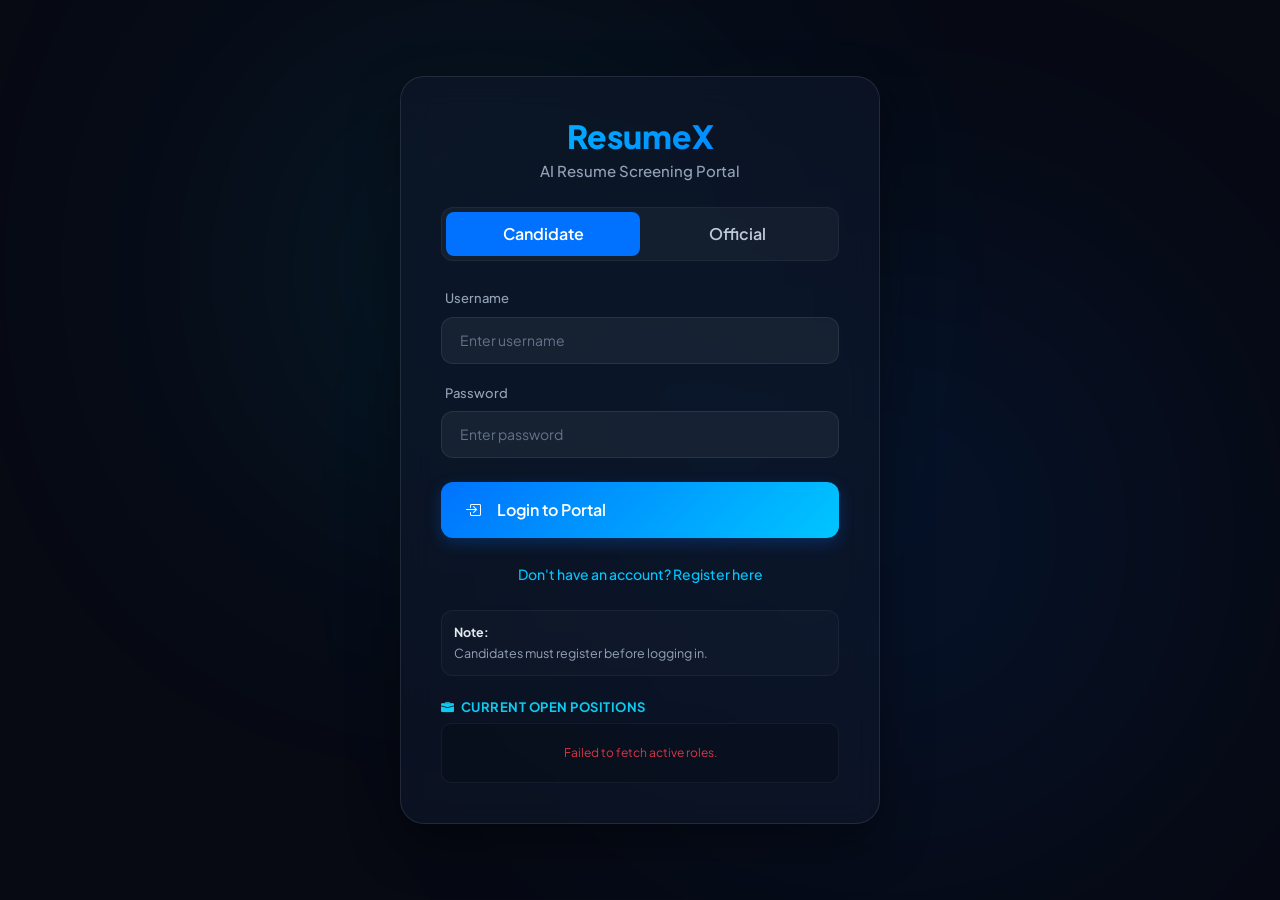
==== commit b0d061f9: "resume screening" ====
--- a/index.html
+++ b/index.html
@@ -1,591 +1,22 @@
-<!DOCTYPE html>
+﻿<!DOCTYPE html>
 <html lang="en">
 
 <head>
     <meta charset="UTF-8">
     <meta name="viewport" content="width=device-width, initial-scale=1.0">
     <title>ResumeX - Ai resume analysis</title>
-    
+
     <!-- CSS Dependencies -->
     <link href="https://cdn.jsdelivr.net/npm/bootstrap@5.3.0/dist/css/bootstrap.min.css" rel="stylesheet" />
     <link rel="stylesheet" href="https://cdn.jsdelivr.net/npm/bootstrap-icons@1.11.3/font/bootstrap-icons.min.css">
-    
+
     <!-- Google Fonts -->
     <link rel="preconnect" href="https://fonts.googleapis.com" />
     <link rel="preconnect" href="https://fonts.gstatic.com" crossorigin />
     <link href="https://fonts.googleapis.com/css2?family=Plus+Jakarta+Sans:wght@300;400;500;600;700;800&family=Poppins:wght@300;400;500;600;700&display=swap" rel="stylesheet" />
 
-    <style>
-        :root {
-            --bg-dark: #070913;
-            --sidebar-bg: rgba(10, 15, 30, 0.95);
-            --glass-bg: rgba(15, 23, 42, 0.65);
-            --glass-border: rgba(255, 255, 255, 0.08);
-            --text-primary: #f8fafc;
-            --text-secondary: #94a3b8;
-            --accent-blue: #0072ff;
-            --accent-cyan: #00c6ff;
-            --accent-glow: rgba(0, 198, 255, 0.3);
-            --accent-green: #00b09b;
-            --accent-red: #ff4d4d;
-            --card-hover-bg: rgba(255, 255, 255, 0.03);
-        }
-
-        * {
-            font-family: 'Plus Jakarta Sans', 'Poppins', sans-serif;
-            box-sizing: border-box;
-        }
-
-        body {
-            background: var(--bg-dark);
-            color: var(--text-primary);
-            overflow-x: hidden;
-            min-height: 100vh;
-            position: relative;
-        }
-
-        /* CUSTOM SCROLLBAR */
-        ::-webkit-scrollbar {
-            width: 8px;
-            height: 8px;
-        }
-        ::-webkit-scrollbar-track {
-            background: rgba(0,0,0,0.1);
-        }
-        ::-webkit-scrollbar-thumb {
-            background: rgba(255, 255, 255, 0.1);
-            border-radius: 4px;
-        }
-        ::-webkit-scrollbar-thumb:hover {
-            background: rgba(255, 255, 255, 0.2);
-        }
-
-        /* SIDEBAR STYLE */
-        .sidebar {
-            height: 100vh;
-            background: var(--sidebar-bg);
-            backdrop-filter: blur(20px);
-            border-right: 1px solid var(--glass-border);
-            padding: 30px 15px;
-            position: fixed;
-            width: 17%;
-            z-index: 1000;
-            display: flex;
-            flex-direction: column;
-            justify-content: space-between;
-            transition: all 0.3s ease;
-        }
-
-        .sidebar-brand h3 {
-            text-align: center;
-            margin-bottom: 30px;
-            font-weight: 800;
-            font-size: 24px;
-            letter-spacing: -0.5px;
-            background: linear-gradient(135deg, #00c6ff, #0072ff);
-            -webkit-background-clip: text;
-            -webkit-text-fill-color: transparent;
-            display: flex;
-            align-items: center;
-            justify-content: center;
-            gap: 10px;
-        }
-
-        .sidebar-brand h3 i {
-            -webkit-text-fill-color: initial;
-            color: #00c6ff;
-            text-shadow: 0 0 15px rgba(0, 198, 255, 0.4);
-        }
-
-        .sidebar button {
-            width: 100%;
-            background: none;
-            border: none;
-            color: var(--text-secondary);
-            padding: 14px 20px;
-            text-align: left;
-            transition: all 0.3s cubic-bezier(0.4, 0, 0.2, 1);
-            font-size: 15px;
-            font-weight: 500;
-            border-radius: 12px;
-            display: flex;
-            align-items: center;
-            gap: 12px;
-            margin-bottom: 8px;
-            position: relative;
-        }
-
-        .sidebar button i {
-            font-size: 18px;
-            transition: all 0.3s ease;
-        }
-
-        .sidebar button:hover {
-            color: var(--text-primary);
-            background: rgba(255, 255, 255, 0.04);
-            transform: translateX(4px);
-        }
-
-        .sidebar button:hover i {
-            color: var(--accent-cyan);
-            transform: scale(1.1);
-        }
-
-        /* Active navigation visual highlight */
-        .sidebar button.active {
-            color: var(--text-primary);
-            background: rgba(0, 114, 255, 0.15);
-            border-left: 4px solid var(--accent-cyan);
-            font-weight: 600;
-            box-shadow: inset 0 0 15px rgba(0, 198, 255, 0.05);
-        }
-
-        .sidebar button.active i {
-            color: var(--accent-cyan);
-            text-shadow: 0 0 10px var(--accent-cyan);
-        }
-
-        /* MAIN CONTENT AREA */
-        .main-content {
-            margin-left: 18%;
-            padding: 40px;
-            min-height: 100vh;
-        }
-
-        /* PAGES */
-        .page {
-            display: none;
-            animation: slideUp 0.5s cubic-bezier(0.16, 1, 0.3, 1);
-        }
-
-        .active-page {
-            display: block;
-        }
-
-        @keyframes slideUp {
-            from {
-                opacity: 0;
-                transform: translateY(20px);
-            }
-            to {
-                opacity: 1;
-                transform: translateY(0);
-            }
-        }
-
-        /* GLASS CARD STYLES */
-        .glass-card {
-            background: var(--glass-bg);
-            backdrop-filter: blur(16px);
-            -webkit-backdrop-filter: blur(16px);
-            border: 1px solid var(--glass-border);
-            border-radius: 20px;
-            padding: 30px;
-            box-shadow: 0 20px 40px rgba(0, 0, 0, 0.3);
-            transition: all 0.3s cubic-bezier(0.4, 0, 0.2, 1);
-        }
-
-        .glass-card:hover {
-            border-color: rgba(0, 198, 255, 0.25);
-            box-shadow: 0 25px 45px rgba(0, 0, 0, 0.4);
-        }
-
-        /* HERO CARD */
-        .hero-section {
-            border-radius: 24px;
-            overflow: hidden;
-            position: relative;
-            background: linear-gradient(135deg, rgba(0, 0, 0, 0.7), rgba(15, 23, 42, 0.85)),
-                        url('https://images.unsplash.com/photo-1516321318423-f06f85e504b3?q=80&w=1600&auto=format&fit=crop');
-            background-size: cover;
-            background-position: center;
-            padding: 70px 50px;
-            border: 1px solid var(--glass-border);
-            box-shadow: 0 15px 35px rgba(0,0,0,0.3);
-            margin-bottom: 40px;
-        }
-
-        .hero-title {
-            font-size: 52px;
-            font-weight: 800;
-            line-height: 1.15;
-            letter-spacing: -1px;
-            margin-bottom: 20px;
-            background: linear-gradient(135deg, #f8fafc 40%, #8ef6ff 100%);
-            -webkit-background-clip: text;
-            -webkit-text-fill-color: transparent;
-        }
-
-        .hero-text {
-            font-size: 17px;
-            color: var(--text-secondary);
-            line-height: 1.7;
-            max-width: 620px;
-            margin-bottom: 30px;
-        }
-
-        .hero-btn {
-            background: linear-gradient(135deg, #0072ff, #00c6ff);
-            border: none;
-            padding: 14px 36px;
-            font-size: 16px;
-            font-weight: 600;
-            border-radius: 12px;
-            color: white;
-            transition: all 0.3s ease;
-            box-shadow: 0 8px 24px rgba(0, 198, 255, 0.35);
-            display: inline-flex;
-            align-items: center;
-            gap: 8px;
-        }
-
-        .hero-btn:hover {
-            transform: translateY(-3px);
-            box-shadow: 0 12px 30px rgba(0, 198, 255, 0.5);
-            color: white;
-        }
-
-        /* METRIC CARDS (INTERACTIVE SUMMARY CARDS) */
-        .metric-card {
-            border-radius: 20px;
-            padding: 30px;
-            color: white;
-            background: rgba(255, 255, 255, 0.03);
-            backdrop-filter: blur(12px);
-            border: 1px solid var(--glass-border);
-            transition: all 0.3s cubic-bezier(0.16, 1, 0.3, 1);
-            position: relative;
-            overflow: hidden;
-            cursor: pointer;
-            box-shadow: 0 10px 25px rgba(0,0,0,0.15);
-        }
-
-        .metric-card::before {
-            content: '';
-            position: absolute;
-            top: 0;
-            left: 0;
-            width: 100%;
-            height: 100%;
-            background: linear-gradient(135deg, rgba(0, 198, 255, 0.1), transparent);
-            opacity: 0;
-            transition: opacity 0.3s ease;
-        }
-
-        .metric-card:hover {
-            transform: translateY(-8px);
-            border-color: var(--accent-cyan);
-            box-shadow: 0 15px 35px rgba(0, 198, 255, 0.2);
-        }
-
-        .metric-card:hover::before {
-            opacity: 1;
-        }
-
-        .metric-icon-box {
-            width: 54px;
-            height: 54px;
-            border-radius: 14px;
-            display: flex;
-            align-items: center;
-            justify-content: center;
-            font-size: 24px;
-            margin-bottom: 20px;
-            background: rgba(255,255,255,0.04);
-            border: 1px solid rgba(255,255,255,0.06);
-            transition: all 0.3s ease;
-        }
-
-        .metric-card:hover .metric-icon-box {
-            background: linear-gradient(135deg, #0072ff, #00c6ff);
-            border-color: transparent;
-            color: white !important;
-            box-shadow: 0 5px 15px rgba(0, 198, 255, 0.3);
-            transform: scale(1.1);
-        }
-
-        .metric-card h5 {
-            font-size: 15px;
-            font-weight: 600;
-            color: var(--text-secondary);
-            text-transform: uppercase;
-            letter-spacing: 0.5px;
-            margin-bottom: 5px;
-        }
-
-        .metric-card h2 {
-            font-size: 40px;
-            font-weight: 800;
-            margin: 0;
-            letter-spacing: -1px;
-        }
-
-        /* TABLES */
-        .table-container {
-            border-radius: 16px;
-            overflow: hidden;
-            border: 1px solid var(--glass-border);
-        }
-
-        .table {
-            background-color: var(--glass-bg);
-            color: var(--text-primary);
-            border-color: var(--glass-border);
-            margin: 0;
-        }
-
-        .table thead {
-            background-color: rgba(10, 15, 30, 0.8) !important;
-        }
-
-        .table th {
-            color: var(--text-secondary);
-            padding: 18px 20px;
-            font-weight: 600;
-            font-size: 14px;
-            border-bottom: 2px solid var(--glass-border);
-            text-transform: uppercase;
-            letter-spacing: 0.5px;
-            vertical-align: middle;
-        }
-
-        .table td {
-            background-color: transparent;
-            color: var(--text-primary);
-            padding: 16px 20px;
-            vertical-align: middle;
-            border-bottom: 1px solid var(--glass-border);
-            font-size: 14px;
-        }
-
-        .table tbody tr {
-            transition: background-color 0.2s ease;
-        }
-
-        .table tbody tr:hover {
-            background-color: rgba(255, 255, 255, 0.02) !important;
-        }
-
-        /* FORM CONTROL IMPROVEMENTS */
-        .form-label {
-            font-size: 14px;
-            font-weight: 600;
-            color: var(--text-secondary);
-            margin-bottom: 8px;
-        }
-
-        .form-control,
-        .form-select {
-            background: rgba(255, 255, 255, 0.05);
-            border: 1px solid var(--glass-border);
-            color: white;
-            border-radius: 12px;
-            padding: 12px 18px;
-            font-size: 14px;
-            transition: all 0.3s ease;
-        }
-
-        .form-control:focus,
-        .form-select:focus {
-            background: rgba(255, 255, 255, 0.08);
-            color: white;
-            box-shadow: 0 0 15px rgba(0, 198, 255, 0.15);
-            border-color: var(--accent-cyan);
-        }
-
-        .form-control::placeholder {
-            color: #64748b;
-        }
-
-        /* BUTTONS */
-        .btn-primary {
-            background: linear-gradient(135deg, #0072ff, #00c6ff);
-            border: none;
-            border-radius: 12px;
-            padding: 12px 24px;
-            font-weight: 600;
-            box-shadow: 0 5px 15px rgba(0, 114, 255, 0.25);
-            transition: all 0.3s ease;
-            display: inline-flex;
-            align-items: center;
-            gap: 8px;
-        }
-
-        .btn-primary:hover {
-            transform: translateY(-2px);
-            box-shadow: 0 8px 20px rgba(0, 114, 255, 0.4);
-            background: linear-gradient(135deg, #0072ff, #00c6ff);
-        }
-
-        .btn-success {
-            background: linear-gradient(135deg, #00b09b, #96c93d);
-            border: none;
-            border-radius: 12px;
-            padding: 12px 24px;
-            font-weight: 600;
-            box-shadow: 0 5px 15px rgba(0, 176, 155, 0.25);
-            transition: all 0.3s ease;
-            display: inline-flex;
-            align-items: center;
-            gap: 8px;
-        }
-
-        .btn-success:hover {
-            transform: translateY(-2px);
-            box-shadow: 0 8px 20px rgba(0, 176, 155, 0.4);
-            background: linear-gradient(135deg, #00b09b, #96c93d);
-        }
-
-        .btn-danger {
-            background: rgba(255, 77, 77, 0.15);
-            border: 1px solid rgba(255, 77, 77, 0.25);
-            color: #ff4d4d;
-            border-radius: 10px;
-            padding: 8px 16px;
-            font-weight: 600;
-            transition: all 0.2s ease;
-        }
-
-        .btn-danger:hover {
-            background: rgba(255, 77, 77, 0.85);
-            color: white;
-            border-color: transparent;
-            transform: scale(1.02);
-        }
-
-        /* BADGES */
-        .badge {
-            font-weight: 600;
-            padding: 6px 12px;
-            border-radius: 8px;
-            font-size: 12px;
-        }
-
-        /* DYNAMIC ROLE BADGE */
-        #userProfile {
-            transition: all 0.3s ease;
-        }
-
-        /* GLOWING BLOBS */
-        .glowing-blob {
-            position: absolute;
-            border-radius: 50%;
-            filter: blur(150px);
-            z-index: -1;
-            opacity: 0.12;
-            pointer-events: none;
-        }
-
-        .blob1 {
-            width: 450px;
-            height: 450px;
-            background: #00c6ff;
-            top: 5%;
-            left: 20%;
-            animation: floatBlob 25s infinite alternate ease-in-out;
-        }
-
-        .blob2 {
-            width: 550px;
-            height: 550px;
-            background: #0072ff;
-            bottom: 10%;
-            right: 10%;
-            animation: floatBlob 25s infinite alternate-reverse ease-in-out;
-        }
-
-        @keyframes floatBlob {
-            0% { transform: translate(0px, 0px) scale(1); }
-            50% { transform: translate(60px, -60px) scale(1.15); }
-            100% { transform: translate(-40px, 40px) scale(0.9); }
-        }
-
-        /* LIGHT MODE OVERRIDES */
-        body.light-mode {
-            background: #f1f5f9;
-            color: #1e293b;
-            --glass-bg: rgba(255, 255, 255, 0.75);
-            --glass-border: rgba(15, 23, 42, 0.08);
-            --text-primary: #0f172a;
-            --text-secondary: #64748b;
-            --sidebar-bg: rgba(255, 255, 255, 0.95);
-        }
-
-        body.light-mode .sidebar button {
-            color: #475569;
-        }
-
-        body.light-mode .sidebar button:hover {
-            background: rgba(0,0,0,0.03);
-            color: #0f172a;
-        }
-
-        body.light-mode .sidebar button.active {
-            background: rgba(0, 114, 255, 0.08);
-            color: var(--accent-blue);
-        }
-
-        body.light-mode .metric-card {
-            background: rgba(255,255,255,0.7);
-            color: #0f172a;
-            box-shadow: 0 10px 25px rgba(0,0,0,0.05);
-        }
-
-        body.light-mode .metric-card h5 {
-            color: #475569;
-        }
-
-        body.light-mode .metric-card h2 {
-            color: #0f172a;
-        }
-
-        body.light-mode .metric-icon-box {
-            background: rgba(0,0,0,0.02);
-            border-color: rgba(0,0,0,0.05);
-            color: #475569 !important;
-        }
-
-        body.light-mode .form-control,
-        body.light-mode .form-select {
-            background: #ffffff;
-            border-color: #cbd5e1;
-            color: #0f172a;
-        }
-
-        body.light-mode .form-control:focus,
-        body.light-mode .form-select:focus {
-            background: #ffffff;
-            color: #0f172a;
-        }
-
-        body.light-mode .table {
-            color: #0f172a;
-        }
-
-        body.light-mode .table td {
-            color: #334155;
-        }
-
-        body.light-mode .chat-msg-ai {
-            background: #e2e8f0;
-            color: #0f172a;
-        }
-
-        /* ACCESS CONTROL classes */
-        body.logged-out #appWrapper { display: none !important; }
-        body.logged-out #loginWrapper { display: flex !important; }
-        body:not(.logged-out) #appWrapper { display: block !important; }
-        body:not(.logged-out) #loginWrapper { display: none !important; }
-
-        /* FLOATING SUPPORT WIDGET */
-        body.logged-out #floatingChatbot { display: none !important; }
-        
-        .chat-msg-ai {
-            background: rgba(255, 255, 255, 0.05);
-            border: 1px solid rgba(255, 255, 255, 0.05);
-            color: white;
-        }
-    </style>
+    <!-- App Styles -->
+    <link rel="stylesheet" href="assets/css/main.css" />
 </head>
 
 <body>
@@ -593,1958 +24,31 @@
     <div class="glowing-blob blob1"></div>
     <div class="glowing-blob blob2"></div>
 
-    <!-- 1. LOGIN WRAPPER -->
-    <div id="loginWrapper" style="display: flex; justify-content: center; align-items: center; min-height: 100vh; position: relative; overflow-y: auto; width: 100%; padding: 40px 10px;">
-        <div class="glass-card login-card" style="width: 480px; padding: 40px; border-radius: 24px; box-shadow: 0px 20px 50px rgba(0, 0, 0, 0.4); text-align: center; border: 1px solid rgba(255, 255, 255, 0.1); position: relative; z-index: 10;">
-            <h2 style="font-weight: 800; margin-bottom: 5px; background: linear-gradient(135deg, #00c6ff, #0072ff); -webkit-background-clip: text; -webkit-text-fill-color: transparent;">
-                ResumeX
-            </h2>
-            <p style="color: var(--text-secondary); margin-bottom: 25px; font-size: 15px; font-weight: 500;">
-                AI Resume Screening Portal
-            </p>
-
-            <div class="d-flex mb-4" style="background: rgba(255, 255, 255, 0.04); border-radius: 12px; padding: 4px; border: 1px solid rgba(255,255,255,0.05);">
-                <button type="button" id="tab-candidate" class="btn w-50" onclick="setLoginRole('candidate')"
-                    style="border-radius: 8px; border: none; font-weight: 600; padding: 10px; color: white; background: #0072ff; transition: 0.3s;">
-                    Candidate
-                </button>
-                <button type="button" id="tab-official" class="btn w-50" onclick="setLoginRole('official')"
-                    style="border-radius: 8px; border: none; font-weight: 600; padding: 10px; color: var(--text-secondary); background: transparent; transition: 0.3s;">
-                    Official
-                </button>
-            </div>
-
-            <!-- LOGIN FORM -->
-            <form id="loginForm" onsubmit="handleLogin(event)">
-                <div class="mb-3 text-start">
-                    <label class="form-label" style="font-size: 13px; font-weight: 500; margin-left: 4px;">Username</label>
-                    <input type="text" id="loginUsername" class="form-control" placeholder="Enter username" value="candidate" required>
-                </div>
-                <div class="mb-4 text-start">
-                    <label class="form-label" style="font-size: 13px; font-weight: 500; margin-left: 4px;">Password</label>
-                    <input type="password" id="loginPassword" class="form-control" placeholder="Enter password" required>
-                </div>
-
-                <div id="loginError" class="text-danger mb-3" style="display: none; font-size: 14px; font-weight: 500; background: rgba(255, 77, 77, 0.1); padding: 10px; border-radius: 8px; border: 1px solid rgba(255, 77, 77, 0.2);">
-                </div>
-
-                <button type="submit" class="btn btn-primary w-100 py-3" style="border-radius: 12px; font-weight: 600; font-size: 16px;">
-                    <i class="bi bi-box-arrow-in-right me-2"></i>Login to Portal
-                </button>
-            </form>
-
-            <!-- REGISTER FORM -->
-            <form id="registerForm" onsubmit="handleRegister(event)" style="display: none;">
-                <div class="mb-3 text-start">
-                    <label class="form-label" style="font-size: 13px; font-weight: 500; margin-left: 4px;">Full Name</label>
-                    <input type="text" id="registerName" class="form-control" placeholder="Enter your full name" required>
-                </div>
-                <div class="mb-3 text-start">
-                    <label class="form-label" style="font-size: 13px; font-weight: 500; margin-left: 4px;">Username</label>
-                    <input type="text" id="registerUsername" class="form-control" placeholder="Choose a username" required>
-                </div>
-                <div class="mb-3 text-start">
-                    <label class="form-label" style="font-size: 13px; font-weight: 500; margin-left: 4px;">Password</label>
-                    <input type="password" id="registerPassword" class="form-control" placeholder="Choose a password" required>
-                </div>
-                <div class="mb-4 text-start">
-                    <label class="form-label" style="font-size: 13px; font-weight: 500; margin-left: 4px;">Register As</label>
-                    <select id="registerRole" class="form-select">
-                        <option value="candidate" style="background: #0f172a; color: white;">Candidate</option>
-                        <option value="official" style="background: #0f172a; color: white;">Official</option>
-                    </select>
-                </div>
-
-                <div id="registerError" class="text-danger mb-3" style="display: none; font-size: 14px; font-weight: 500; background: rgba(255, 77, 77, 0.1); padding: 10px; border-radius: 8px; border: 1px solid rgba(255, 77, 77, 0.2);"></div>
-                <div id="registerSuccess" class="text-success mb-3" style="display: none; font-size: 14px; font-weight: 500; background: rgba(0, 176, 155, 0.1); padding: 10px; border-radius: 8px; border: 1px solid rgba(0, 176, 155, 0.2);"></div>
-
-                <button type="submit" class="btn btn-success w-100 py-3" style="border-radius: 12px; font-weight: 600; font-size: 16px;">
-                    <i class="bi bi-person-plus-fill me-2"></i>Create Account
-                </button>
-            </form>
-
-            <div class="mt-4" id="loginToggleArea">
-                <a href="javascript:void(0)" onclick="toggleAuthForm('register')" style="color: #00c6ff; text-decoration: none; font-size: 14px; font-weight: 500;">
-                    Don't have an account? Register here
-                </a>
-            </div>
-            <div class="mt-4" id="registerToggleArea" style="display: none;">
-                <a href="javascript:void(0)" onclick="toggleAuthForm('login')" style="color: #00c6ff; text-decoration: none; font-size: 14px; font-weight: 500;">
-                    Already have an account? Login here
-                </a>
-            </div>
-
-            <!-- Demo Access Panel -->
-            <div class="mt-4" style="font-size: 12.5px; color: #94a3b8; background: rgba(255,255,255,0.02); padding: 12px; border-radius: 12px; border: 1px solid rgba(255,255,255,0.05); text-align: left;">
-                <strong style="color: #e2e8f0; display: block; margin-bottom: 2px;">Demo Access Details:</strong>
-                <span id="demo-credentials" style="display: flex; justify-content: space-between; align-items: center;">
-                    <span>Role: <b style="color: #00c6ff;">candidate</b> / Pwd: <b style="color: #00c6ff;">password</b></span>
-                </span>
-            </div>
-
-            <!-- Dynamic Job Openings Preview (Candidate Login only) -->
-            <div id="loginOpeningsPreview" class="mt-4 text-start" style="display: block;">
-                <h6 class="text-info fw-bold mb-2" style="font-size: 13px; letter-spacing: 0.5px; text-transform: uppercase; display: flex; align-items: center; gap: 6px;">
-                    <i class="bi bi-briefcase-fill text-info"></i> Current Open Positions
-                </h6>
-                <div id="loginJdList" style="max-height: 180px; overflow-y: auto; border: 1px solid rgba(255,255,255,0.05); border-radius: 10px; padding: 10px; background: rgba(0,0,0,0.15);">
-                    <p class="text-muted text-center m-0" style="font-size: 12px; padding: 10px;">Loading active openings...</p>
-                </div>
-            </div>
-        </div>
-    </div>
-
-    <!-- 2. MAIN APP WRAPPER -->
-    <div id="appWrapper" style="display: none;">
-        <div class="container-fluid p-0">
-            <div class="row g-0">
-                <!-- SIDEBAR -->
-                <div class="col-md-2 sidebar">
-                    <div>
-                        <div class="sidebar-brand">
-                            <h3><i class="bi bi-cpu"></i>ResumeX</h3>
-                        </div>
-
-                        <!-- USER PROFILE IN SIDEBAR -->
-                        <div id="userProfile" style="padding: 15px 20px; border-bottom: 1px solid rgba(255, 255, 255, 0.08); margin-bottom: 25px; text-align: left; background: rgba(255,255,255,0.02); border-radius: 12px; margin-left: 10px; margin-right: 10px;">
-                            <div style="font-size: 10px; color: #00c6ff; text-transform: uppercase; letter-spacing: 1.5px; font-weight: 800;" id="userRoleBadge">Candidate</div>
-                            <div style="font-size: 15px; font-weight: 600; color: white; margin-top: 3px; overflow: hidden; text-overflow: ellipsis; white-space: nowrap;" id="userProfileName">Candidate User</div>
-                        </div>
-
-                        <!-- SIDEBAR LINKS CONTAINER -->
-                        <div id="sidebarLinks">
-                            <!-- Populated dynamically via JS -->
-                        </div>
-                    </div>
-
-                    <div class="px-2 w-100">
-                        <button id="nav-logout" onclick="handleLogout()" style="color: var(--accent-red); border: 1px solid rgba(255, 77, 77, 0.15); border-radius: 12px; padding: 12px 20px; text-align: center; width: 100%; transition: 0.3s; background: rgba(255, 77, 77, 0.04); font-weight: 600; display: flex; align-items: center; justify-content: center; gap: 8px;">
-                            <i class="bi bi-box-arrow-right"></i> Logout
-                        </button>
-                    </div>
-                </div>
-
-                <!-- MAIN CONTENT AREA -->
-                <div class="col-md-10 main-content">
-                    
-                    <!-- =======================================
-                         A. GUEST HOME PAGE (GUEST ONLY)
-                         ======================================= -->
-                    <div id="home-page" class="page">
-                        <div class="hero-section">
-                            <div class="hero-content">
-                                <span class="badge bg-primary mb-3" style="font-size: 11px; letter-spacing: 1px; text-transform: uppercase;"><i class="bi bi-rocket-takeoff-fill me-1"></i> AI Powered Hiring</span>
-                                <h1 class="hero-title">Ideal Tech Labs Resume Screening</h1>
-                                <p class="hero-text">
-                                    Transform recruitment using Artificial Intelligence, semantic search, vector databases, and machine learning to identify the best candidates instantly.
-                                </p>
-                                <button class="hero-btn" onclick="navigateToDashboard()">
-                                    <i class="bi bi-grid-fill"></i> Go to Dashboard
-                                </button>
-                            </div>
-                        </div>
-
-                        <div class="row">
-                            <div class="col-md-4 mb-4">
-                                <div class="glass-card h-100">
-                                    <div class="metric-icon-box" style="color: #00c6ff;"><i class="bi bi-robot"></i></div>
-                                    <h4 class="fw-bold mb-3">AI Analysis</h4>
-                                    <p class="text-secondary m-0">Smart AI-powered resume analysis, matching, and semantic vector indexing utilizing Groq Llama 3.3 models.</p>
-                                </div>
-                            </div>
-                            <div class="col-md-4 mb-4">
-                                <div class="glass-card h-100">
-                                    <div class="metric-icon-box" style="color: #00b09b;"><i class="bi bi-database"></i></div>
-                                    <h4 class="fw-bold mb-3">Qdrant Cloud</h4>
-                                    <p class="text-secondary m-0">Advanced vector search architecture utilizing Qdrant Cloud to perform low-latency semantic skill matching.</p>
-                                </div>
-                            </div>
-                            <div class="col-md-4 mb-4">
-                                <div class="glass-card h-100">
-                                    <div class="metric-icon-box" style="color: #ffb300;"><i class="bi bi-shield-check"></i></div>
-                                    <h4 class="fw-bold mb-3">PostgreSQL Core</h4>
-                                    <p class="text-secondary m-0">Secure persistent storage utilizing PostgreSQL with encrypted passwords, UUID keys, and soft deletes.</p>
-                                </div>
-                            </div>
-                        </div>
-                    </div>
-
-                    <!-- =======================================
-                         B. OFFICIAL DASHBOARD PAGE
-                         ======================================= -->
-                    <div id="official-dashboard-page" class="page">
-                        <h2 class="section-title fw-bold text-light mb-4"><i class="bi bi-speedometer2 me-2 text-info"></i>Recruitment Dashboard</h2>
-                        
-                        <!-- OFFICIAL SUMMARY METRICS -->
-                        <div class="row mb-5">
-                            <!-- Clickable Card: Total Resumes Received -->
-                            <div class="col-md-4 mb-4">
-                                <div class="metric-card" onclick="showPage('resumes-page')">
-                                    <div class="d-flex justify-content-between align-items-start">
-                                        <div>
-                                            <h5 class="text-uppercase m-0">Total Resumes</h5>
-                                            <h2 id="resumeCount" class="mt-2 text-white">0</h2>
-                                        </div>
-                                        <div class="metric-icon-box text-info"><i class="bi bi-file-earmark-person"></i></div>
-                                    </div>
-                                    <div class="mt-3" style="font-size: 13px; color: var(--text-secondary);">
-                                        <span class="text-info"><i class="bi bi-arrow-right-circle-fill me-1"></i> Click to Manage Resumes</span>
-                                    </div>
-                                </div>
-                            </div>
-
-                            <!-- Clickable Card: Total Messages Received -->
-                            <div class="col-md-4 mb-4">
-                                <div class="metric-card" onclick="showPage('messages-page')">
-                                    <div class="d-flex justify-content-between align-items-start">
-                                        <div>
-                                            <h5 class="text-uppercase m-0">Received Messages</h5>
-                                            <h2 id="messagesCount" class="mt-2 text-warning">0</h2>
-                                        </div>
-                                        <div class="metric-icon-box text-warning"><i class="bi bi-envelope-open"></i></div>
-                                    </div>
-                                    <div class="mt-3" style="font-size: 13px; color: var(--text-secondary);">
-                                        <span class="text-warning"><i class="bi bi-arrow-right-circle-fill me-1"></i> Click to View & Reply</span>
-                                    </div>
-                                </div>
-                            </div>
-
-                            <!-- Clickable Card: Active Job Descriptions -->
-                            <div class="col-md-4 mb-4">
-                                <div class="metric-card" onclick="showPage('job-descriptions-page')">
-                                    <div class="d-flex justify-content-between align-items-start">
-                                        <div>
-                                            <h5 class="text-uppercase m-0">Active Job Roles</h5>
-                                            <h2 id="jdsCount" class="mt-2 text-success">0</h2>
-                                        </div>
-                                        <div class="metric-icon-box text-success"><i class="bi bi-briefcase"></i></div>
-                                    </div>
-                                    <div class="mt-3" style="font-size: 13px; color: var(--text-secondary);">
-                                        <span class="text-success"><i class="bi bi-arrow-right-circle-fill me-1"></i> Click to Manage Positions</span>
-                                    </div>
-                                </div>
-                            </div>
-                        </div>
-
-                        <!-- System Overview / Quick Actions panel -->
-                        <div class="row">
-                            <div class="col-md-7 mb-4">
-                                <div class="glass-card h-100">
-                                    <h4 class="fw-bold text-light mb-4"><i class="bi bi-cpu-fill text-info me-2"></i>Smart AI Recruitment Core</h4>
-                                    <p class="text-secondary mb-3">You are logged in as an <strong>Official</strong>. The platform is connected and running with the following models:</p>
-                                    <ul class="list-unstyled d-flex flex-column gap-3 text-secondary" style="font-size: 14.5px;">
-                                        <li><i class="bi bi-check-circle-fill text-info me-2"></i>Groq AI Llama 3.3 (70B) skill extractor loaded</li>
-                                        <li><i class="bi bi-check-circle-fill text-info me-2"></i>BAAI BGE Embedding model initialized</li>
-                                        <li><i class="bi bi-check-circle-fill text-info me-2"></i>Qdrant collection <strong>resumes2</strong> connected</li>
-                                        <li><i class="bi bi-check-circle-fill text-info me-2"></i>PostgreSQL user database active</li>
-                                    </ul>
-                                </div>
-                            </div>
-                            <div class="col-md-5 mb-4">
-                                <div class="glass-card h-100 d-flex flex-column justify-content-between">
-                                    <div>
-                                        <h4 class="fw-bold text-light mb-3"><i class="bi bi-lightning-charge-fill text-warning me-2"></i>Quick Actions</h4>
-                                        <p class="text-secondary mb-4">Jump directly to specific tools within the recruitment portal.</p>
-                                    </div>
-                                    <div class="d-flex flex-column gap-2">
-                                        <button class="btn btn-primary w-100 justify-content-center text-center py-2.5" onclick="showPage('job-descriptions-page')">
-                                            <i class="bi bi-plus-circle me-2"></i> Create Job Description
-                                        </button>
-                                        <button class="btn btn-success w-100 justify-content-center text-center py-2.5" onclick="showPage('resumes-page')">
-                                            <i class="bi bi-search me-2"></i> Search Candidate Resumes
-                                        </button>
-                                    </div>
-                                </div>
-                            </div>
-                        </div>
-                    </div>
-
-                    <!-- =======================================
-                         C. RESUMES MANAGEMENT PAGE (OFFICIAL)
-                         ======================================= -->
-                    <div id="resumes-page" class="page">
-                        <h2 class="section-title fw-bold text-light mb-4"><i class="bi bi-file-earmark-person text-info me-2"></i>Resumes Management</h2>
-                        
-                        <!-- Search Box Section -->
-                        <div class="glass-card mb-4">
-                            <h4 class="fw-bold text-light mb-3"><i class="bi bi-search text-info me-2"></i>Semantic Skill Search</h4>
-                            <p class="text-secondary mb-4">Perform advanced semantic search across the entire resume vector database to find candidates matching specific skills.</p>
-                            <div class="d-flex gap-3">
-                                <input type="text" id="skillSearch" class="form-control" placeholder="Search skill (e.g. Python Developer, Kubernetes, UI designer...)" />
-                                <button class="btn btn-success px-4" onclick="searchSkill()">
-                                    <i class="bi bi-search me-2"></i> Search Resumes
-                                </button>
-                            </div>
-                            
-                            <!-- Search Results Container -->
-                            <div id="searchResults" class="mt-4"></div>
-                        </div>
-
-                        <!-- Main Table List Section -->
-                        <div class="glass-card">
-                            <div class="d-flex justify-content-between align-items-center mb-4">
-                                <h4 class="fw-bold text-light m-0"><i class="bi bi-list-stars text-info me-2"></i>Received Candidates</h4>
-                                <button class="btn btn-primary btn-sm" onclick="loadOfficialResumes()"><i class="bi bi-arrow-clockwise me-1"></i> Refresh</button>
-                            </div>
-                            <div id="resumesReceivedList">
-                                <p class="text-muted">Loading received resumes...</p>
-                            </div>
-                        </div>
-                    </div>
-
-                    <!-- =======================================
-                         D. MESSAGES PAGE (OFFICIAL)
-                         ======================================= -->
-                    <div id="messages-page" class="page">
-                        <h2 class="section-title fw-bold text-light mb-4"><i class="bi bi-envelope-open text-warning me-2"></i>Candidate Emails / Messages</h2>
-                        
-                        <div class="glass-card">
-                            <div class="d-flex justify-content-between align-items-center mb-4">
-                                <h4 class="fw-bold text-light m-0"><i class="bi bi-envelope-paper text-warning me-2"></i>Inbox</h4>
-                                <button class="btn btn-primary btn-sm" onclick="loadOfficialEmails()"><i class="bi bi-arrow-clockwise me-1"></i> Refresh</button>
-                            </div>
-                            <div id="emailsReceivedList">
-                                <p class="text-muted">Loading received messages...</p>
-                            </div>
-                        </div>
-                    </div>
-
-                    <!-- =======================================
-                         E. JOB DESCRIPTIONS PAGE (OFFICIAL)
-                         ======================================= -->
-                    <div id="job-descriptions-page" class="page">
-                        <h2 class="section-title fw-bold text-light mb-4"><i class="bi bi-briefcase text-success me-2"></i>Job Description Management</h2>
-                        
-                        <!-- Create JD Form -->
-                        <div class="glass-card mb-4">
-                            <h4 class="fw-bold text-light mb-3"><i class="bi bi-plus-circle text-success me-2"></i>Create Job Description</h4>
-                            <form id="jdForm" onsubmit="createJobDescription(event)">
-                                <div class="row">
-                                    <div class="col-md-6 mb-3">
-                                        <label class="form-label">Job Title</label>
-                                        <input type="text" id="jdTitle" class="form-control" placeholder="e.g. Senior Python Developer" required />
-                                    </div>
-                                    <div class="col-md-6 mb-3">
-                                        <label class="form-label">Department</label>
-                                        <input type="text" id="jdDepartment" class="form-control" placeholder="e.g. Engineering" required />
-                                    </div>
-                                </div>
-                                <div class="mb-3">
-                                    <label class="form-label d-block">Creation Method</label>
-                                    <div class="d-flex gap-4 mt-1 mb-3">
-                                        <div class="form-check">
-                                            <input class="form-check-input" type="radio" name="jdMethod" id="jdMethodText" value="text" checked onchange="toggleJDMethod('text')">
-                                            <label class="form-check-label" for="jdMethodText" style="cursor: pointer; color: var(--text-secondary);">
-                                                Manual Text Input
-                                            </label>
-                                        </div>
-                                        <div class="form-check">
-                                            <input class="form-check-input" type="radio" name="jdMethod" id="jdMethodFile" value="file" onchange="toggleJDMethod('file')">
-                                            <label class="form-check-label" for="jdMethodFile" style="cursor: pointer; color: var(--text-secondary);">
-                                                File Upload (PDF/TXT)
-                                            </label>
-                                        </div>
-                                    </div>
-                                </div>
-                                <div class="mb-3" id="jdTextGroup">
-                                    <label class="form-label">Job Description / Requirements</label>
-                                    <textarea id="jdDescription" class="form-control" rows="4" placeholder="Describe the role requirements, skills, and qualifications..." required></textarea>
-                                </div>
-                                <div class="mb-3" id="jdFileGroup" style="display: none;">
-                                    <label class="form-label">Upload Job Description File</label>
-                                    <input type="file" id="jdFile" class="form-control" accept=".pdf,.txt" />
-                                </div>
-                                <button type="submit" class="btn btn-primary"><i class="bi bi-save me-2"></i> Create Job Description</button>
-                            </form>
-                        </div>
-
-                        <!-- Candidate Matching Results Sub-panel -->
-                        <div id="jdMatchPanel" class="glass-card mb-4" style="display: none;">
-                            <div class="d-flex justify-content-between align-items-center">
-                                <h4 class="m-0 text-light fw-bold" id="jdMatchTitle"><i class="bi bi-bullseye text-success me-2"></i>Candidate Matches</h4>
-                                <div class="d-flex gap-2">
-                                    <button class="btn btn-sm btn-success" onclick="exportJDMatches()"><i class="bi bi-download me-1"></i> Export CSV</button>
-                                    <button class="btn btn-sm btn-danger" onclick="closeJDMatches()"><i class="bi bi-x-circle me-1"></i> Close</button>
-                                </div>
-                            </div>
-                            <div id="jdMatchResults" class="mt-3">
-                                <p class="text-muted">Calculating matches...</p>
-                            </div>
-                        </div>
-
-                        <!-- Active Job Descriptions list -->
-                        <div class="glass-card">
-                            <h4 class="fw-bold text-light mb-4"><i class="bi bi-collection text-success me-2"></i>Active Job Descriptions</h4>
-                            <div id="jdsList">
-                                <p class="text-muted">Loading job descriptions...</p>
-                            </div>
-                        </div>
-                    </div>
-
-                    <!-- =======================================
-                         F. CANDIDATE DASHBOARD PAGE
-                         ======================================= -->
-                    <div id="candidate-dashboard-page" class="page">
-                        <h2 class="section-title fw-bold text-light mb-4"><i class="bi bi-speedometer2 me-2 text-info"></i>Candidate Dashboard</h2>
-                        
-                        <div class="row mb-5">
-                            <!-- Dynamic Card: Open Roles Count -->
-                            <div class="col-md-6 mb-4">
-                                <div class="metric-card">
-                                    <div class="d-flex justify-content-between align-items-start">
-                                        <div>
-                                            <h5 class="text-uppercase m-0">Open Job Roles</h5>
-                                            <h2 id="candidateOpenRolesCount" class="mt-2 text-white">0</h2>
-                                        </div>
-                                        <div class="metric-icon-box text-info"><i class="bi bi-briefcase"></i></div>
-                                    </div>
-                                    <div class="mt-3" style="font-size: 13px; color: var(--text-secondary);">
-                                        <span><i class="bi bi-check-circle-fill text-success me-1"></i> Roles currently available for matches</span>
-                                    </div>
-                                </div>
-                            </div>
-
-                            <!-- Dynamic Card: Department Count -->
-                            <div class="col-md-6 mb-4">
-                                <div class="metric-card">
-                                    <div class="d-flex justify-content-between align-items-start">
-                                        <div>
-                                            <h5 class="text-uppercase m-0">Active Departments</h5>
-                                            <h2 id="candidateDeptCount" class="mt-2 text-success">0</h2>
-                                        </div>
-                                        <div class="metric-icon-box text-success"><i class="bi bi-building"></i></div>
-                                    </div>
-                                    <div class="mt-3" style="font-size: 13px; color: var(--text-secondary);">
-                                        <span><i class="bi bi-info-circle-fill text-info me-1"></i> Unique functional teams hiring</span>
-                                    </div>
-                                </div>
-                            </div>
-                        </div>
-
-                        <!-- Available Job Roles Table List -->
-                        <div class="glass-card">
-                            <h4 class="fw-bold text-light mb-4"><i class="bi bi-grid-3x3-gap text-info me-2"></i>Active Job Roles & Descriptions</h4>
-                            <div id="candidateJdList">
-                                <p class="text-muted">Loading available roles...</p>
-                            </div>
-                        </div>
-                    </div>
-
-                    <!-- =======================================
-                         G. CANDIDATE RESUME UPLOAD PAGE
-                         ======================================= -->
-                    <div id="candidate-upload-page" class="page">
-                        <div class="glass-card" style="max-width: 800px; margin: 0 auto;">
-                            <h2 class="section-title fw-bold text-light mb-2"><i class="bi bi-cloud-arrow-up text-info me-2"></i>Resume Upload</h2>
-                            <p class="text-secondary mb-4">
-                                Get your resume indexed with our advanced AI. Upload your resume as a PDF file or provide a PDF URL link.
-                            </p>
-
-                            <form id="resumeForm">
-                                <div class="mb-4">
-                                    <label class="form-label">Candidate Name</label>
-                                    <input type="text" class="form-control" id="candidateName" placeholder="Enter your full name" required />
-                                </div>
-
-                                <div class="mb-4">
-                                    <label class="form-label d-block">Upload Method</label>
-                                    <div class="d-flex gap-4 mt-2">
-                                        <div class="form-check">
-                                            <input class="form-check-input" type="radio" name="uploadMethod" id="methodFile" value="file" checked onchange="toggleUploadMethod('file')">
-                                            <label class="form-check-label" for="methodFile" style="cursor: pointer; color: var(--text-secondary);">
-                                                PDF File Upload
-                                            </label>
-                                        </div>
-                                        <div class="form-check">
-                                            <input class="form-check-input" type="radio" name="uploadMethod" id="methodUrl" value="url" onchange="toggleUploadMethod('url')">
-                                            <label class="form-check-label" for="methodUrl" style="cursor: pointer; color: var(--text-secondary);">
-                                                PDF URL Link
-                                            </label>
-                                        </div>
-                                    </div>
-                                </div>
-
-                                <div class="mb-4" id="fileInputGroup">
-                                    <label class="form-label">Select PDF File</label>
-                                    <input type="file" class="form-control" id="resumeFile" accept=".pdf" />
-                                </div>
-
-                                <div class="mb-4" id="urlInputGroup" style="display: none;">
-                                    <label class="form-label">Resume PDF URL</label>
-                                    <input type="url" class="form-control" id="resumeUrl" placeholder="Enter PDF URL (e.g. https://example.com/resume.pdf)" />
-                                </div>
-
-                                <!-- Dynamic alert message (Fix for the successMessage bug) -->
-                                <div id="uploadLoader" style="display: none;" class="mb-3 text-info fw-bold">
-                                    <div class="spinner-border spinner-border-sm text-info me-2" role="status"></div>
-                                    AI is analyzing your resume and extracting skills... Please wait...
-                                </div>
-
-                                <button type="button" class="btn btn-primary w-100 py-3" onclick="uploadResume()">
-                                    <i class="bi bi-cloud-arrow-up-fill me-2"></i> Upload & Process Resume
-                                </button>
-                            </form>
-                        </div>
-                    </div>
-
-                    <!-- =======================================
-                         H. CANDIDATE MESSAGE SUPPORT PAGE
-                         ======================================= -->
-                    <div id="candidate-support-page" class="page">
-                        <div class="glass-card" style="max-width: 800px; margin: 0 auto;">
-                            <h2 class="section-title fw-bold text-light mb-2"><i class="bi bi-envelope text-info me-2"></i>Contact Recruitment / Support</h2>
-                            <p class="text-secondary mb-4">
-                                Send a message or inquiry directly to our recruitment officials.
-                            </p>
-                            <form id="emailForm" onsubmit="sendHREmail(event)">
-                                <div class="mb-3">
-                                    <label class="form-label">Subject</label>
-                                    <input type="text" id="emailSubject" class="form-control" placeholder="Enter message subject (e.g. Inquiry regarding openings)" required />
-                                </div>
-                                <div class="mb-3">
-                                    <label class="form-label">Message Details</label>
-                                    <textarea id="emailMessage" class="form-control" rows="6" placeholder="Type your detailed message here..." required></textarea>
-                                </div>
-                                <button type="submit" class="btn btn-primary w-100 py-3">
-                                    <i class="bi bi-send me-2"></i> Send Message to HR
-                                </button>
-                            </form>
-                        </div>
-                    </div>
-
-                    <!-- =======================================
-                         I. SETTINGS PAGE (ALL USERS)
-                         ======================================= -->
-                    <div id="settings" class="page">
-                        <div class="glass-card" style="max-width: 800px; margin: 0 auto;">
-                            <h2 class="section-title fw-bold text-light mb-4"><i class="bi bi-gear-fill text-info me-2"></i>Portal Settings</h2>
-                            
-                            <div class="mb-4 pb-4 border-bottom border-secondary">
-                                <h5 class="fw-bold mb-3"><i class="bi bi-palette text-info me-2"></i>Theme Optimization</h5>
-                                <p class="text-secondary mb-3">Adjust the visual aesthetics of the portal platform.</p>
-                                <select class="form-select" onchange="changeTheme(this.value)">
-                                    <option value="dark" selected>Dark Mode (Sleek Glassmorphic)</option>
-                                    <option value="light">Light Mode (Clean Harmonized)</option>
-                                </select>
-                            </div>
-
-                            <div>
-                                <h5 class="fw-bold mb-3"><i class="bi bi-info-circle text-info me-2"></i>Core Environment Details</h5>
-                                <div class="p-3 rounded" style="background: rgba(0,0,0,0.2); border: 1px solid var(--glass-border); font-size: 13.5px;">
-                                    <div class="row mb-2">
-                                        <div class="col-md-4 text-secondary">Framework Version:</div>
-                                        <div class="col-md-8 text-light fw-semibold">FastAPI v0.100.0 / Web UI v2.5.0</div>
-                                    </div>
-                                    <div class="row mb-2">
-                                        <div class="col-md-4 text-secondary">Database:</div>
-                                        <div class="col-md-8 text-light fw-semibold">PostgreSQL Core Active</div>
-                                    </div>
-                                    <div class="row">
-                                        <div class="col-md-4 text-secondary">Search Engine:</div>
-                                        <div class="col-md-8 text-light fw-semibold">Qdrant Vector Database Connected</div>
-                                    </div>
-                                </div>
-                            </div>
-                        </div>
-                    </div>
-
-                </div>
-            </div>
-        </div>
-
-        <!-- STICKY FOOTER SUPPORT PANEL -->
-        <div class="footer-contact d-flex justify-content-between align-items-center px-4" style="position: fixed; bottom: 20px; left: 18.5%; right: 30px; background: rgba(10,15,30,0.85); backdrop-filter: blur(12px); padding: 12px; border-radius: 14px; border: 1px solid var(--glass-border); font-size: 13px; color: var(--text-secondary); z-index: 999; box-shadow: 0 10px 30px rgba(0,0,0,0.25);">
-            <div>
-                <strong>Support Contact:</strong> +91 9876543210 &nbsp;|&nbsp; <strong>Recruitment Team:</strong> <a href="mailto:hr@idealtechlabs.com" class="text-info text-decoration-none">hr@idealtechlabs.com</a>
-            </div>
-            <div style="font-weight: 500;">
-                <span class="text-success"><i class="bi bi-circle-fill text-success" style="font-size: 8px;"></i> Connected</span>
-            </div>
-        </div>
-    </div>
-
-    <!-- FLOATING CHATBOT WIDGET -->
-    <div id="floatingChatbot" style="position: fixed; bottom: 30px; right: 30px; z-index: 9999;">
-        <!-- Chat Toggle Button -->
-        <button id="chatbotToggleBtn" onclick="toggleChatbot()"
-            style="width: 60px; height: 60px; border-radius: 50%; background: linear-gradient(175deg, #0072ff 0%, #00c6ff 100%); border: none; box-shadow: 0 8px 32px rgba(0, 114, 255, 0.4); display: flex; align-items: center; justify-content: center; cursor: pointer; transition: transform 0.3s cubic-bezier(0.175, 0.885, 0.32, 1.275);">
-            <svg width="28" height="28" viewBox="0 0 24 24" fill="none" stroke="white" stroke-width="2.5" stroke-linecap="round" stroke-linejoin="round">
-                <path d="M21 15a2 2 0 0 1-2 2H7l-4 4V5a2 2 0 0 1 2-2h14a2 2 0 0 1 2 2z"></path>
-            </svg>
-        </button>
-
-        <!-- Chat Window -->
-        <div id="chatbotWindow" class="glass-card"
-            style="display: none; width: 380px; height: 500px; position: absolute; bottom: 80px; right: 0; border-radius: 20px; flex-direction: column; overflow: hidden; padding: 0; box-shadow: 0 10px 40px rgba(0, 0, 0, 0.5); border: 1px solid rgba(255, 255, 255, 0.15);">
-            <div style="background: linear-gradient(to right, #0072ff, #00c6ff); padding: 15px 20px; display: flex; justify-content: space-between; align-items: center;">
-                <h5 style="margin: 0; font-weight: 700; color: white;"><i class="bi bi-robot me-2"></i>AI Support Chat</h5>
-                <button onclick="toggleChatbot()" style="background: none; border: none; color: white; cursor: pointer; padding: 0; font-size: 20px;">
-                    <i class="bi bi-x-lg"></i>
-                </button>
-            </div>
-
-            <div style="flex: 1; overflow-y: auto; padding: 20px; display: flex; flex-direction: column; gap: 15px;" id="chatbotBody">
-                <div class="chat-msg-ai" style="border-radius: 12px; padding: 12px; font-size: 14px; max-width: 85%; align-self: flex-start;">
-                    Hello! I'm your AI Recruitment Assistant. Ask me anything about job roles, resumes, or portal operations!
-                </div>
-            </div>
-
-            <div style="padding: 15px; border-top: 1px solid rgba(255,255,255,0.1); background: rgba(0,0,0,0.25); display: flex; gap: 10px;">
-                <input type="text" id="chatbotInput" class="form-control" placeholder="Type your question..." onkeydown="if(event.key === 'Enter') sendChatbotMessage()" style="padding: 10px 15px; font-size: 14px; flex: 1; border-radius: 10px;">
-                <button class="btn btn-primary" onclick="sendChatbotMessage()" style="padding: 10px 15px; border-radius: 10px; display: flex; align-items: center; justify-content: center;">
-                    <i class="bi bi-send-fill"></i>
-                </button>
-            </div>
-        </div>
-    </div>
-
-    <!-- 3. EMAIL REPLY MODAL (SELF-CONTAINED CSS OVERLAY) -->
-    <div id="replyModalOverlay" style="display: none; position: fixed; top: 0; left: 0; width: 100%; height: 100%; background: rgba(0,0,0,0.85); backdrop-filter: blur(8px); -webkit-backdrop-filter: blur(8px); z-index: 10500; justify-content: center; align-items: center;">
-        <div class="glass-card" style="width: 540px; max-width: 90%; border: 1px solid rgba(255, 255, 255, 0.15); box-shadow: 0 25px 60px rgba(0,0,0,0.6); border-radius: 24px; overflow: hidden; display: flex; flex-direction: column; padding: 0;">
-            <div style="background: linear-gradient(to right, #0072ff, #00c6ff); padding: 18px 24px; display: flex; justify-content: space-between; align-items: center;">
-                <h5 style="margin: 0; font-weight: 700; color: white; font-size: 17px;"><i class="bi bi-reply-fill me-2"></i>Reply to Candidate</h5>
-                <button onclick="closeReplyModal()" style="background: none; border: none; color: white; cursor: pointer; padding: 0; font-size: 24px; display: flex; align-items: center;">
-                    <i class="bi bi-x"></i>
-                </button>
-            </div>
-            <div class="text-start" style="padding: 24px; overflow-y: auto; max-height: 80vh;">
-                <!-- Message context -->
-                <div class="mb-4 p-3 rounded" style="background: rgba(255,255,255,0.03); border: 1px solid rgba(255,255,255,0.05);">
-                    <div style="font-size: 11px; color: #00c6ff; font-weight: 700; text-transform: uppercase; letter-spacing: 0.5px; margin-bottom: 5px;">Original Message:</div>
-                    <div id="replyOriginalSender" class="fw-bold text-light" style="font-size: 13.5px;">From: John Doe (john@example.com)</div>
-                    <div id="replyOriginalSubject" class="fw-semibold text-info mt-1" style="font-size: 12.5px;">Subject: Inquiry</div>
-                    <div id="replyOriginalMessage" class="mt-2 text-muted" style="white-space: pre-wrap; font-size: 13px; max-height: 120px; overflow-y: auto; background: rgba(0,0,0,0.15); padding: 10px; border-radius: 8px; border: 1px solid rgba(255,255,255,0.02);">Message content here...</div>
-                </div>
-
-                <form id="replyForm" onsubmit="submitReply(event)">
-                    <input type="hidden" id="replyEmailId" />
-                    <div class="mb-3">
-                        <label class="form-label">To Address</label>
-                        <input type="text" id="replyToEmail" class="form-control" readonly style="background: rgba(255,255,255,0.02); color: #94a3b8; border-color: rgba(255,255,255,0.04);" />
-                    </div>
-                    <div class="mb-3">
-                        <label class="form-label">Subject Header</label>
-                        <input type="text" id="replySubject" class="form-control" required placeholder="Subject of reply" />
-                    </div>
-                    <div class="mb-4">
-                        <label class="form-label">Draft Message Reply</label>
-                        <textarea id="replyMessageText" class="form-control" rows="5" required placeholder="Type your professional response to candidate here..." style="border-radius: 12px; resize: none;"></textarea>
-                    </div>
-                    <div class="d-flex justify-content-end gap-2">
-                        <button type="button" class="btn btn-secondary px-4 py-2.5" onclick="closeReplyModal()" style="border-radius: 10px;">Cancel</button>
-                        <button type="submit" class="btn btn-primary px-4 py-2.5" style="border-radius: 10px;"><i class="bi bi-send-fill me-2"></i>Send Reply</button>
-                    </div>
-                </form>
-            </div>
-        </div>
-    </div>
+    <div id="auth-root"></div>
+    <div id="app-root"></div>
+    <div id="widget-root"></div>
+    <div id="modal-root"></div>
 
     <!-- JS Scripts -->
     <script src="https://cdn.jsdelivr.net/npm/bootstrap@5.3.0/dist/js/bootstrap.bundle.min.js"></script>
-
-    <script>
-        /* ROLE MANAGEMENT & LOGIN SYSTEM */
-        let selectedRole = 'candidate';
-
-        function setLoginRole(role) {
-            selectedRole = role;
-            const tabCand = document.getElementById('tab-candidate');
-            const tabOfficial = document.getElementById('tab-official');
-            const demoCreds = document.getElementById('demo-credentials');
-            const loginUser = document.getElementById('loginUsername');
-            const openingsPreview = document.getElementById('loginOpeningsPreview');
-
-            if (role === 'candidate') {
-                tabCand.style.background = '#0072ff';
-                tabCand.style.color = 'white';
-                tabOfficial.style.background = 'transparent';
-                tabOfficial.style.color = '#bfc7d9';
-                demoCreds.innerHTML = 'Candidate Login: <b>candidate</b> / <b>password</b>';
-                loginUser.value = 'candidate';
-                openingsPreview.style.display = 'block';
-                loadLoginOpenings(); // fetch roles dynamically on login page
-            } else {
-                tabOfficial.style.background = '#0072ff';
-                tabOfficial.style.color = 'white';
-                tabCand.style.background = 'transparent';
-                tabCand.style.color = '#bfc7d9';
-                demoCreds.innerHTML = 'Official Login: <b>official</b> / <b>password</b>';
-                loginUser.value = 'official';
-                openingsPreview.style.display = 'none';
-            }
-        }
-
-        async function handleLogin(event) {
-            event.preventDefault();
-            const username = document.getElementById('loginUsername').value;
-            const password = document.getElementById('loginPassword').value;
-            const errorDiv = document.getElementById('loginError');
-            errorDiv.style.display = 'none';
-
-            try {
-                const response = await fetch("http://127.0.0.1:8000/api/login", {
-                    method: "POST",
-                    headers: {
-                        "Content-Type": "application/json"
-                    },
-                    body: JSON.stringify({ username: username, password: password })
-                });
-                const data = await response.json();
-
-                if (data.success) {
-                    localStorage.setItem('resumeUser', JSON.stringify({
-                        role: data.role,
-                        name: data.name,
-                        username: data.username
-                    }));
-                    applyUserRole(data.role, data.name);
-                    showNotification(`Welcome back, ${data.name}!`, 'success');
-                } else {
-                    errorDiv.innerText = data.message;
-                    errorDiv.style.display = 'block';
-                }
-            } catch (error) {
-                console.error("Login failed", error);
-                errorDiv.innerText = "Connection to login server failed. Make sure the backend is active.";
-                errorDiv.style.display = 'block';
-            }
-        }
-
-        function handleLogout() {
-            localStorage.removeItem('resumeUser');
-            document.body.classList.remove('user-candidate', 'user-official');
-            document.body.classList.add('logged-out');
-
-            // Reset input values
-            document.getElementById('loginPassword').value = '';
-            setLoginRole('candidate');
-
-            // Clear search history
-            const skillSearch = document.getElementById('skillSearch');
-            if (skillSearch) skillSearch.value = '';
-            const searchResults = document.getElementById('searchResults');
-            if (searchResults) searchResults.innerHTML = '';
-
-            // Reset forms toggles
-            toggleAuthForm('login');
-
-            // Close chatbot if open
-            const chatWindow = document.getElementById('chatbotWindow');
-            if (chatWindow) chatWindow.style.display = 'none';
-            const toggleBtn = document.getElementById('chatbotToggleBtn');
-            if (toggleBtn) toggleBtn.style.transform = 'scale(1) rotate(0deg)';
-
-            showPage('home-page');
-            showNotification("Successfully logged out.", "success");
-        }
-
-        function applyUserRole(role, name) {
-            document.body.classList.remove('logged-out');
-            document.body.classList.remove('user-candidate', 'user-official');
-            document.body.classList.add('user-' + role);
-
-            // Show Profile Widget
-            document.getElementById('userProfile').style.display = 'block';
-            document.getElementById('userRoleBadge').innerText = role;
-            document.getElementById('userProfileName').innerText = name;
-
-            // Generate Sidebar Navigation buttons dynamically based on user role
-            const sidebarLinksDiv = document.getElementById('sidebarLinks');
-            
-            if (role === 'official') {
-                sidebarLinksDiv.innerHTML = `
-                    <button id="btn-official-dashboard-page" onclick="showPage('official-dashboard-page')">
-                        <i class="bi bi-speedometer2"></i> Dashboard
-                    </button>
-                    <button id="btn-resumes-page" onclick="showPage('resumes-page')">
-                        <i class="bi bi-file-earmark-person"></i> Resumes Management
-                    </button>
-                    <button id="btn-messages-page" onclick="showPage('messages-page')">
-                        <i class="bi bi-envelope-paper"></i> Candidate Messages
-                    </button>
-                    <button id="btn-job-descriptions-page" onclick="showPage('job-descriptions-page')">
-                        <i class="bi bi-briefcase"></i> Job Descriptions
-                    </button>
-                    <button id="btn-settings" onclick="showPage('settings')">
-                        <i class="bi bi-gear"></i> Portal Settings
-                    </button>
-                `;
-                
-                // Fetch dynamic backend numbers for officials dashboard metrics
-                getResumeCount();
-                loadOfficialResumes();
-                loadOfficialEmails();
-                loadJobDescriptions();
-                
-                // Route directly to dashboard
-                showPage('official-dashboard-page');
-            } else {
-                sidebarLinksDiv.innerHTML = `
-                    <button id="btn-candidate-dashboard-page" onclick="showPage('candidate-dashboard-page')">
-                        <i class="bi bi-speedometer2"></i> My Dashboard
-                    </button>
-                    <button id="btn-candidate-upload-page" onclick="showPage('candidate-upload-page')">
-                        <i class="bi bi-cloud-arrow-up"></i> Upload My Resume
-                    </button>
-                    <button id="btn-candidate-support-page" onclick="showPage('candidate-support-page')">
-                        <i class="bi bi-envelope"></i> Contact Recruiter
-                    </button>
-                    <button id="btn-settings" onclick="showPage('settings')">
-                        <i class="bi bi-gear"></i> Portal Settings
-                    </button>
-                `;
-                
-                // Load candidate dynamic openings & statistics
-                loadCandidateJobDescriptions();
-                
-                // Route directly to candidate dashboard
-                showPage('candidate-dashboard-page');
-            }
-        }
-
-        /* DYNAMIC SIDEBAR HIGHLIGHTING PAGE NAVIGATOR */
-        function showPage(pageId) {
-            // Hide all pages
-            const pages = document.querySelectorAll('.page');
-            pages.forEach(p => p.classList.remove('active-page'));
-            
-            // Show targeted page
-            const targetPage = document.getElementById(pageId);
-            if (targetPage) {
-                targetPage.classList.add('active-page');
-            } else {
-                console.warn(`Page container ID [${pageId}] not found.`);
-            }
-
-            // Remove highlighted state from all sidebar buttons
-            const sidebarButtons = document.querySelectorAll('#sidebarLinks button');
-            sidebarButtons.forEach(btn => btn.classList.remove('active'));
-
-            // Set active state on button corresponding to target page
-            const activeBtn = document.getElementById(`btn-${pageId}`);
-            if (activeBtn) {
-                activeBtn.classList.add('active');
-            }
-        }
-
-        function navigateToDashboard() {
-            const savedUser = localStorage.getItem('resumeUser');
-            if (savedUser) {
-                const userObj = JSON.parse(savedUser);
-                if (userObj.role === 'official') {
-                    showPage('official-dashboard-page');
-                } else {
-                    showPage('candidate-dashboard-page');
-                }
-            } else {
-                showPage('home-page');
-            }
-        }
-
-        /* FLOATING TOAST SYSTEM NOTIFICATION */
-        function showNotification(message, type = 'success') {
-            const container = document.getElementById('toastContainer') || createToastContainer();
-            
-            const toast = document.createElement('div');
-            toast.className = `custom-toast animate-slide-in ${type}`;
-            toast.style.cssText = `
-                background: ${type === 'success' ? 'rgba(0, 176, 155, 0.95)' : 'rgba(220, 53, 69, 0.95)'};
-                color: white;
-                backdrop-filter: blur(12px);
-                border: 1px solid ${type === 'success' ? 'rgba(0, 176, 155, 0.3)' : 'rgba(220, 53, 69, 0.3)'};
-                border-radius: 12px;
-                padding: 16px 24px;
-                box-shadow: 0 10px 30px rgba(0,0,0,0.3);
-                display: flex;
-                align-items: center;
-                gap: 12px;
-                font-weight: 600;
-                font-size: 14.5px;
-                pointer-events: auto;
-                transition: all 0.3s ease;
-                min-width: 250px;
-                margin-top: 10px;
-            `;
-            
-            const icon = document.createElement('i');
-            icon.className = type === 'success' ? 'bi bi-check-circle-fill' : 'bi bi-exclamation-triangle-fill';
-            icon.style.fontSize = '18px';
-            
-            const text = document.createElement('span');
-            text.innerText = message;
-            
-            toast.appendChild(icon);
-            toast.appendChild(text);
-            container.appendChild(toast);
-            
-            // Auto fade out and remove
-            setTimeout(() => {
-                toast.style.opacity = '0';
-                toast.style.transform = 'translateY(15px)';
-                setTimeout(() => toast.remove(), 300);
-            }, 4000);
-        }
-
-        function createToastContainer() {
-            let container = document.getElementById('toastContainer');
-            if (!container) {
-                container = document.createElement('div');
-                container.id = 'toastContainer';
-                container.style.cssText = `
-                    position: fixed;
-                    bottom: 30px;
-                    right: 30px;
-                    z-index: 99999;
-                    display: flex;
-                    flex-direction: column;
-                    gap: 10px;
-                    pointer-events: none;
-                `;
-                document.body.appendChild(container);
-            }
-            return container;
-        }
-
-        /* DYNAMIC OPENINGS PREVIEW LOAD ON LANDING PAGE */
-        async function loadLoginOpenings() {
-            const listDiv = document.getElementById('loginJdList');
-            if (!listDiv) return;
-            try {
-                const response = await fetch("http://127.0.0.1:8000/api/job_descriptions");
-                const data = await response.json();
-                if (data.success) {
-                    if (data.job_descriptions.length === 0) {
-                        listDiv.innerHTML = '<p class="text-muted text-center m-0" style="font-size: 12px; padding: 10px;">No open roles currently posted.</p>';
-                        return;
-                    }
-
-                    let html = '';
-                    data.job_descriptions.forEach(jd => {
-                        html += `
-                            <div class="p-2 mb-2 rounded" style="background: rgba(255,255,255,0.02); border: 1px solid rgba(255,255,255,0.03); transition: 0.2s;">
-                                <div style="font-size: 13px; font-weight: 600; color: #00c6ff;">${jd.title}</div>
-                                <div class="d-flex justify-content-between align-items-center mt-1">
-                                    <span style="font-size: 11px; color: #a0aec0;"><i class="bi bi-building me-1"></i>${jd.department}</span>
-                                    <span class="badge bg-success-subtle text-success border border-success-subtle" style="font-size: 9px; padding: 3px 6px;">Active</span>
-                                </div>
-                            </div>
-                        `;
-                    });
-                    listDiv.innerHTML = html;
-                } else {
-                    listDiv.innerHTML = `<p class="text-danger text-center m-0" style="font-size: 12px; padding: 10px;">Error loading open positions.</p>`;
-                }
-            } catch (err) {
-                console.error("Failed to load login openings", err);
-                listDiv.innerHTML = '<p class="text-danger text-center m-0" style="font-size: 12px; padding: 10px;">Failed to fetch active roles.</p>';
-            }
-        }
-
-        /* SYSTEM THEME CHANGE */
-        function changeTheme(mode) {
-            if (mode === "light") {
-                document.body.classList.add("light-mode");
-            } else {
-                document.body.classList.remove("light-mode");
-            }
-            showNotification(`Theme switched to ${mode} mode!`, 'success');
-        }
-
-        /* GET RESUME COUNT & TOTAL METRIC UPDATER FOR OFFICIAL */
-        async function getResumeCount() {
-            try {
-                let response = await fetch("http://127.0.0.1:8000/resume_count");
-                let data = await response.json();
-                const resumeElem = document.getElementById("resumeCount");
-                if (resumeElem) {
-                    resumeElem.innerHTML = data.total_resumes !== undefined ? data.total_resumes : 0;
-                }
-            } catch (error) {
-                console.error("Failed to fetch resume counts:", error);
-            }
-        }
-
-        /* TOGGLE SYSTEM METHODS */
-        function toggleUploadMethod(method) {
-            const fileGroup = document.getElementById('fileInputGroup');
-            const urlGroup = document.getElementById('urlInputGroup');
-            if (method === 'file') {
-                fileGroup.style.display = 'block';
-                urlGroup.style.display = 'none';
-            } else {
-                fileGroup.style.display = 'none';
-                urlGroup.style.display = 'block';
-            }
-        }
-
-        /* UPLOAD RESUME (RESOLVING MISSING successMessage BUG!) */
-        async function uploadResume() {
-            let name = document.getElementById("candidateName").value.trim();
-            if (!name) {
-                showNotification("Please enter candidate name.", "error");
-                return;
-            }
-
-            const method = document.querySelector('input[name="uploadMethod"]:checked').value;
-            let formData = new FormData();
-            formData.append("name", name);
-
-            if (method === 'file') {
-                let resumeFile = document.getElementById("resumeFile").files[0];
-                if (!resumeFile) {
-                    showNotification("Please select a PDF file.", "error");
-                    return;
-                }
-                formData.append("file", resumeFile);
-            } else {
-                let resumeUrl = document.getElementById("resumeUrl").value.trim();
-                if (!resumeUrl) {
-                    showNotification("Please enter resume URL.", "error");
-                    return;
-                }
-                if (!resumeUrl.startsWith("http://") && !resumeUrl.startsWith("https://")) {
-                    showNotification("Must start with http:// or https://", "error");
-                    return;
-                }
-                formData.append("resume_url", resumeUrl);
-            }
-
-            // Show processing status UI
-            const uploadLoader = document.getElementById("uploadLoader");
-            uploadLoader.style.display = "block";
-
-            try {
-                let response = await fetch("http://127.0.0.1:8000/insert_resume", {
-                    method: "POST",
-                    body: formData
-                });
-
-                let data = await response.json();
-                uploadLoader.style.display = "none";
-
-                if (data.message) {
-                    showNotification("Resume processed and uploaded successfully!", "success");
-                    alert("Resume processed successfully!\n\nAI Extracted Skills:\n" + (data.skills || "None"));
-                    
-                    // Clear form
-                    document.getElementById("candidateName").value = "";
-                    document.getElementById("resumeFile").value = "";
-                    document.getElementById("resumeUrl").value = "";
-                } else {
-                    showNotification(data.error || "Failed to process resume.", "error");
-                }
-            } catch (error) {
-                uploadLoader.style.display = "none";
-                console.error("Resume upload crash", error);
-                showNotification("Backend connection crashed during parsing.", "error");
-            }
-        }
-
-        /* SEARCH SKILL (SEMANTIC SEARCH) */
-        let lastSearchResults = [];
-
-        async function searchSkill() {
-            let skill = document.getElementById("skillSearch").value.trim();
-            if (!skill) {
-                showNotification("Please specify a skill keyword.", "error");
-                return;
-            }
-
-            try {
-                let response = await fetch(`http://127.0.0.1:8000/search_resume?skill=${skill}`);
-                let data = await response.json();
-                let resultsDiv = document.getElementById("searchResults");
-                resultsDiv.innerHTML = "";
-
-                if (!data.results || data.results.length === 0) {
-                    resultsDiv.innerHTML = `<div class="p-3 text-center text-muted">No matching candidate profiles index for skill "${skill}".</div>`;
-                    return;
-                }
-
-                lastSearchResults = data.results;
-
-                let html = `
-                    <div class="mt-4 p-3 rounded" style="background: rgba(255,255,255,0.01); border: 1px solid rgba(255,255,255,0.03);">
-                        <div class="d-flex justify-content-between align-items-center mb-3">
-                            <h5 class="fw-bold m-0"><i class="bi bi-cpu-fill text-info me-2"></i>Semantic Search Results</h5>
-                            <button class="btn btn-sm btn-success" onclick="exportSearchResults()"><i class="bi bi-download me-1"></i> Export CSV</button>
-                        </div>
-                        <div class="table-responsive table-container">
-                            <table class="table table-bordered">
-                                <thead>
-                                    <tr>
-                                        <th>Candidate Name</th>
-                                        <th>Skills Detected</th>
-                                        <th>Semantic Match</th>
-                                        <th>Resume Document</th>
-                                    </tr>
-                                </thead>
-                                <tbody>
-                `;
-
-                data.results.forEach(function (item) {
-                    let resumeDisplay = "";
-                    if (item.resume_url) {
-                        let linkUrl = item.resume_url;
-                        if (!linkUrl.startsWith("http://") && !linkUrl.startsWith("https://")) {
-                            linkUrl = `http://127.0.0.1:8000/uploads/${linkUrl}`;
-                        }
-                        resumeDisplay = `<a href="${encodeURI(linkUrl)}" target="_blank" class="btn btn-sm btn-primary py-1.5 px-3"><i class="bi bi-file-earmark-pdf me-1"></i> View PDF</a>`;
-                    } else {
-                        resumeDisplay = `<span class="text-muted">No attachment</span>`;
-                    }
-
-                    html += `
-                        <tr>
-                            <td class="fw-bold text-light">${item.name}</td>
-                            <td><span style="font-size: 13.5px; color: var(--text-secondary);">${item.skills || 'None'}</span></td>
-                            <td class="fw-bold text-success">${item.match_percentage}</td>
-                            <td>${resumeDisplay}</td>
-                        </tr>
-                    `;
-                });
-
-                html += `
-                                </tbody>
-                            </table>
-                        </div>
-                    </div>
-                `;
-
-                resultsDiv.innerHTML = html;
-                showNotification(`Found ${data.results.length} semantic matches!`, "success");
-            } catch (error) {
-                console.error(error);
-                showNotification("Search execution failed.", "error");
-            }
-        }
-
-        function exportSearchResults() {
-            if (!lastSearchResults || lastSearchResults.length === 0) {
-                showNotification("No results to export.", "error");
-                return;
-            }
-            let csv = "Name,Skills,Match Percentage,Resume URL\n";
-            lastSearchResults.forEach(item => {
-                let name = `"${(item.name || '').replace(/"/g, '""')}"`;
-                let skills = `"${(item.skills || '').replace(/"/g, '""')}"`;
-                let pct = `"${item.match_percentage || ''}"`;
-                let url = `"${(item.resume_url || '').replace(/"/g, '""')}"`;
-                csv += `${name},${skills},${pct},${url}\n`;
-            });
-            const blob = new Blob([csv], { type: 'text/csv;charset=utf-8;' });
-            const url = URL.createObjectURL(blob);
-            const link = document.createElement("a");
-            link.setAttribute("href", url);
-            link.setAttribute("download", "resume_search_results.csv");
-            link.style.visibility = 'hidden';
-            document.body.appendChild(link);
-            link.click();
-            document.body.removeChild(link);
-        }
-
-        /* RECRUITMENT INQUIRY SUPPORT SENDER */
-        async function sendHREmail(event) {
-            event.preventDefault();
-            const subject = document.getElementById('emailSubject').value.trim();
-            const message = document.getElementById('emailMessage').value.trim();
-
-            const savedUser = localStorage.getItem('resumeUser');
-            let senderName = "Anonymous Candidate";
-            let senderEmail = "candidate@idealtechlabs.com";
-            if (savedUser) {
-                const userObj = JSON.parse(savedUser);
-                senderName = userObj.name || userObj.username;
-                senderEmail = `${userObj.username}@idealtechlabs.com`;
-            }
-
-            try {
-                const response = await fetch("http://127.0.0.1:8000/api/send_email", {
-                    method: "POST",
-                    headers: {
-                        "Content-Type": "application/json"
-                    },
-                    body: JSON.stringify({
-                        sender_name: senderName,
-                        sender_email: senderEmail,
-                        subject: subject,
-                        message: message
-                    })
-                });
-
-                const data = await response.json();
-                if (data.success) {
-                    showNotification("Inquiry sent successfully to Recruiters!", "success");
-                    document.getElementById('emailSubject').value = '';
-                    document.getElementById('emailMessage').value = '';
-                } else {
-                    showNotification(data.message || "Failed to dispatch email support.", "error");
-                }
-            } catch (err) {
-                console.error("Support failed", err);
-                showNotification("Could not dispatch message to recruitment team.", "error");
-            }
-        }
-
-        /* RESUMES MANAGER FOR OFFICIALS */
-        async function loadOfficialResumes() {
-            const listDiv = document.getElementById('resumesReceivedList');
-            if (!listDiv) return;
-            try {
-                const response = await fetch("http://127.0.0.1:8000/api/resumes");
-                const data = await response.json();
-                if (data.success) {
-                    if (data.resumes.length === 0) {
-                        listDiv.innerHTML = '<p class="text-muted text-center py-4">No resumes received in vector index yet.</p>';
-                        return;
-                    }
-
-                    let html = `
-                        <div class="table-responsive table-container">
-                            <table class="table table-bordered">
-                                <thead>
-                                    <tr>
-                                        <th>Candidate Profile</th>
-                                        <th>Skills Detected</th>
-                                        <th>Document</th>
-                                        <th style="width: 100px;">Actions</th>
-                                    </tr>
-                                </thead>
-                                <tbody>
-                    `;
-
-                    data.resumes.forEach(resume => {
-                        let linkHtml = '';
-                        if (resume.resume_url) {
-                            let linkUrl = resume.resume_url;
-                            if (!linkUrl.startsWith('http://') && !linkUrl.startsWith('https://')) {
-                                linkUrl = `http://127.0.0.1:8000/uploads/${linkUrl}`;
-                            }
-                            linkHtml = `<a href="${encodeURI(linkUrl)}" target="_blank" class="btn btn-sm btn-primary"><i class="bi bi-file-pdf"></i> View PDF</a>`;
-                        } else {
-                            linkHtml = `<span class="text-muted">No attachment</span>`;
-                        }
-
-                        html += `
-                            <tr id="resume-row-${resume.id}">
-                                <td class="fw-bold text-light">${resume.name}</td>
-                                <td><span style="font-size: 13.5px; color: var(--text-secondary);">${resume.skills || 'None'}</span></td>
-                                <td>${linkHtml}</td>
-                                <td>
-                                    <button class="btn btn-sm btn-danger" onclick="deleteResume('${resume.id}')"><i class="bi bi-trash"></i> Delete</button>
-                                </td>
-                            </tr>
-                        `;
-                    });
-
-                    html += `
-                                </tbody>
-                            </table>
-                        </div>
-                    `;
-                    listDiv.innerHTML = html;
-                } else {
-                    listDiv.innerHTML = `<p class="text-danger">Error: ${data.error}</p>`;
-                }
-            } catch (err) {
-                console.error("Failed to load resumes", err);
-                listDiv.innerHTML = '<p class="text-danger text-center">Failed to fetch uploaded resumes.</p>';
-            }
-        }
-
-        async function deleteResume(id) {
-            if (!confirm("Are you sure you want to delete this candidate resume? This deletes it from vector database index.")) return;
-            try {
-                const response = await fetch(`http://127.0.0.1:8000/api/resumes/${id}`, {
-                    method: 'DELETE'
-                });
-                const data = await response.json();
-                if (data.success) {
-                    showNotification("Resume index deleted successfully.", "success");
-                    
-                    // Fade out row animation
-                    const row = document.getElementById(`resume-row-${id}`);
-                    if (row) {
-                        row.style.transition = "all 0.3s ease";
-                        row.style.opacity = "0";
-                        row.style.transform = "translateX(20px)";
-                        setTimeout(() => row.remove(), 300);
-                    }
-                    getResumeCount();
-                    
-                    // Delay reload slightly for smooth layout transition
-                    setTimeout(loadOfficialResumes, 400);
-                } else {
-                    showNotification("Failed to delete candidate profile.", "error");
-                }
-            } catch (err) {
-                console.error("Delete failed", err);
-                showNotification("Backend connection issue during delete request.", "error");
-            }
-        }
-
-        /* INQUIRIES & simulated REPLY FOR MESSAGES PAGE (OFFICIAL) */
-        let officialEmailsCache = [];
-
-        async function loadOfficialEmails() {
-            const listDiv = document.getElementById('emailsReceivedList');
-            const messagesCounter = document.getElementById('messagesCount');
-            if (!listDiv) return;
-            try {
-                const response = await fetch("http://127.0.0.1:8000/api/emails");
-                const data = await response.json();
-                if (Array.isArray(data)) {
-                    officialEmailsCache = data;
-                    if (messagesCounter) {
-                        messagesCounter.innerText = data.length;
-                    }
-                    if (data.length === 0) {
-                        listDiv.innerHTML = '<p class="text-muted text-center py-4">No inquiry messages received in Inbox.</p>';
-                        return;
-                    }
-
-                    let html = `
-                        <div class="table-responsive table-container">
-                            <table class="table table-bordered">
-                                <thead>
-                                    <tr>
-                                        <th>Date</th>
-                                        <th>Candidate Info</th>
-                                        <th>Inquiry Subject</th>
-                                        <th>Details</th>
-                                        <th style="width: 180px;">Actions</th>
-                                    </tr>
-                                </thead>
-                                <tbody>
-                    `;
-
-                    data.forEach(email => {
-                        html += `
-                            <tr id="email-row-${email.id}">
-                                <td style="font-size: 13px; color: var(--text-secondary); min-width: 140px;">${email.timestamp || ''}</td>
-                                <td>
-                                    <div class="fw-bold text-light">${email.sender_name}</div>
-                                    <div style="font-size: 12px; color: var(--text-secondary);">${email.sender_email}</div>
-                                </td>
-                                <td class="fw-semibold text-info">${email.subject}</td>
-                                <td style="white-space: pre-wrap; font-size: 13.5px; color: var(--text-secondary);">${email.message}</td>
-                                <td>
-                                    <div class="d-flex gap-2">
-                                        <button class="btn btn-sm btn-primary" onclick="openReplyModal('${email.id}')"><i class="bi bi-reply-fill"></i> Reply</button>
-                                        <button class="btn btn-sm btn-danger" onclick="deleteEmail('${email.id}')"><i class="bi bi-trash"></i> Delete</button>
-                                    </div>
-                                </td>
-                            </tr>
-                        `;
-                    });
-
-                    html += `
-                                </tbody>
-                            </table>
-                        </div>
-                    `;
-                    listDiv.innerHTML = html;
-                } else {
-                    listDiv.innerHTML = `<p class="text-danger text-center">Failed to parse inbox metrics.</p>`;
-                }
-            } catch (err) {
-                console.error("Failed to load emails", err);
-                listDiv.innerHTML = '<p class="text-danger text-center">Failed to sync message database.</p>';
-            }
-        }
-
-        async function deleteEmail(id) {
-            if (!confirm("Are you sure you want to delete this candidate email?")) return;
-            try {
-                const response = await fetch(`http://127.0.0.1:8000/api/emails/${id}`, {
-                    method: 'DELETE'
-                });
-                const data = await response.json();
-                if (data.success) {
-                    showNotification("Email inquiry deleted from Inbox.", "success");
-                    
-                    const row = document.getElementById(`email-row-${id}`);
-                    if (row) {
-                        row.style.transition = "all 0.3s ease";
-                        row.style.opacity = "0";
-                        row.style.transform = "translateX(20px)";
-                        setTimeout(() => row.remove(), 300);
-                    }
-                    setTimeout(loadOfficialEmails, 400);
-                } else {
-                    showNotification(data.message || "Failed to remove email.", "error");
-                }
-            } catch (err) {
-                console.error("Delete failed", err);
-                showNotification("Network failure during deletion request.", "error");
-            }
-        }
-
-        /* REPLAY EMAIL MODAL CONTROLLERS */
-        function openReplyModal(emailId) {
-            const email = officialEmailsCache.find(e => e.id === emailId);
-            if (!email) {
-                showNotification("Message details not found.", "error");
-                return;
-            }
-
-            document.getElementById('replyEmailId').value = email.id;
-            document.getElementById('replyToEmail').value = email.sender_email;
-            document.getElementById('replySubject').value = `Re: ${email.subject}`;
-            document.getElementById('replyMessageText').value = '';
-            
-            document.getElementById('replyOriginalSender').innerText = `From: ${email.sender_name} (${email.sender_email})`;
-            document.getElementById('replyOriginalSubject').innerText = `Subject: ${email.subject}`;
-            document.getElementById('replyOriginalMessage').innerText = email.message;
-
-            const modalOverlay = document.getElementById('replyModalOverlay');
-            modalOverlay.style.display = 'flex';
-        }
-
-        function closeReplyModal() {
-            document.getElementById('replyModalOverlay').style.display = 'none';
-        }
-
-        async function submitReply(event) {
-            event.preventDefault();
-            const emailId = document.getElementById('replyEmailId').value;
-            const toEmail = document.getElementById('replyToEmail').value;
-            const subject = document.getElementById('replySubject').value;
-            const text = document.getElementById('replyMessageText').value.trim();
-
-            if (!text) {
-                showNotification("Reply message cannot be empty.", "error");
-                return;
-            }
-
-            // Simulate sending email reply
-            showNotification(`Sending message reply to ${toEmail}...`, 'success');
-            
-            setTimeout(() => {
-                closeReplyModal();
-                showNotification(`Professional reply sent successfully to ${toEmail}!`, 'success');
-                alert(`Reply email dispatched successfully!\n\nTo: ${toEmail}\nSubject: ${subject}\n\nContent:\n${text}`);
-            }, 1200);
-        }
-
-        /* JOB DESCRIPTION MANAGEMENT FUNCTIONS */
-        let currentJDMatches = [];
-        let currentJDTitle = "";
-
-        function toggleJDMethod(method) {
-            const textGroup = document.getElementById('jdTextGroup');
-            const fileGroup = document.getElementById('jdFileGroup');
-            const descriptionInput = document.getElementById('jdDescription');
-            const fileInput = document.getElementById('jdFile');
-            
-            if (method === 'text') {
-                textGroup.style.display = 'block';
-                fileGroup.style.display = 'none';
-                descriptionInput.setAttribute('required', 'true');
-                fileInput.removeAttribute('required');
-                fileInput.value = '';
-            } else {
-                textGroup.style.display = 'none';
-                fileGroup.style.display = 'block';
-                descriptionInput.removeAttribute('required');
-                descriptionInput.value = '';
-                fileInput.setAttribute('required', 'true');
-            }
-        }
-
-        async function createJobDescription(event) {
-            event.preventDefault();
-            const title = document.getElementById('jdTitle').value.trim();
-            const department = document.getElementById('jdDepartment').value.trim();
-            const method = document.querySelector('input[name="jdMethod"]:checked').value;
-
-            if (!title || !department) {
-                showNotification("Title and Department are required.", "error");
-                return;
-            }
-
-            const formData = new FormData();
-            formData.append("title", title);
-            formData.append("department", department);
-
-            if (method === 'text') {
-                const description = document.getElementById('jdDescription').value.trim();
-                if (!description) {
-                    showNotification("Please provide JD description text.", "error");
-                    return;
-                }
-                formData.append("description", description);
-            } else {
-                const fileInput = document.getElementById('jdFile');
-                const file = fileInput.files[0];
-                if (!file) {
-                    showNotification("Please select job requirement document.", "error");
-                    return;
-                }
-                formData.append("file", file);
-            }
-
-            showNotification("Processing and saving Job Description...", "success");
-
-            try {
-                const response = await fetch("http://127.0.0.1:8000/api/job_descriptions", {
-                    method: "POST",
-                    body: formData
-                });
-                const data = await response.json();
-                if (data.success) {
-                    showNotification("Job description created successfully!", "success");
-                    document.getElementById('jdTitle').value = '';
-                    document.getElementById('jdDepartment').value = '';
-                    document.getElementById('jdDescription').value = '';
-                    document.getElementById('jdFile').value = '';
-                    
-                    // Reset to text input
-                    const textRadio = document.getElementById('jdMethodText');
-                    textRadio.checked = true;
-                    toggleJDMethod('text');
-
-                    loadJobDescriptions();
-                } else {
-                    showNotification(data.message || "Failed to create JD.", "error");
-                }
-            } catch (err) {
-                console.error("Failed to create JD", err);
-                showNotification("FastAPI backend connection failure during JD create.", "error");
-            }
-        }
-
-        async function loadJobDescriptions() {
-            const listDiv = document.getElementById('jdsList');
-            const activeCounter = document.getElementById('jdsCount');
-            if (!listDiv) return;
-            try {
-                const response = await fetch("http://127.0.0.1:8000/api/job_descriptions");
-                const data = await response.json();
-                if (data.success) {
-                    if (activeCounter) {
-                        activeCounter.innerText = data.job_descriptions.length;
-                    }
-                    if (data.job_descriptions.length === 0) {
-                        listDiv.innerHTML = '<p class="text-muted text-center py-4">No active job descriptions posted yet.</p>';
-                        return;
-                    }
-
-                    let html = `
-                        <div class="table-responsive table-container">
-                            <table class="table table-bordered">
-                                <thead>
-                                    <tr>
-                                        <th>Job Title</th>
-                                        <th>Department</th>
-                                        <th>Description</th>
-                                        <th style="width: 250px;">Actions</th>
-                                    </tr>
-                                </thead>
-                                <tbody>
-                    `;
-
-                    data.job_descriptions.forEach(jd => {
-                        html += `
-                            <tr id="jd-row-${jd.id}">
-                                <td class="fw-bold text-info">${jd.title}</td>
-                                <td class="fw-bold text-light">${jd.department}</td>
-                                <td style="white-space: pre-wrap; font-size: 13.5px; color: var(--text-secondary);">${jd.description}</td>
-                                <td>
-                                    <div class="d-flex gap-2">
-                                        <button class="btn btn-sm btn-success" onclick="matchJobDescription('${jd.id}', '${jd.title.replace(/'/g, "\\'")}')"><i class="bi bi-bullseye"></i> Matches</button>
-                                        <button class="btn btn-sm btn-danger" onclick="deleteJobDescription('${jd.id}')"><i class="bi bi-trash"></i> Delete</button>
-                                    </div>
-                                </td>
-                            </tr>
-                        `;
-                    });
-
-                    html += `
-                                </tbody>
-                            </table>
-                        </div>
-                    `;
-                    listDiv.innerHTML = html;
-                } else {
-                    listDiv.innerHTML = `<p class="text-danger text-center">Failed to fetch JDs.</p>`;
-                }
-            } catch (err) {
-                console.error("Failed to load JDs", err);
-                listDiv.innerHTML = '<p class="text-danger text-center">Failed to connect to JD database.</p>';
-            }
-        }
-
-        async function deleteJobDescription(id) {
-            if (!confirm("Are you sure you want to delete this job description?")) return;
-            try {
-                const response = await fetch(`http://127.0.0.1:8000/api/job_descriptions/${id}`, {
-                    method: 'DELETE'
-                });
-                const data = await response.json();
-                if (data.success) {
-                    showNotification("Job description deleted successfully.", "success");
-                    
-                    const row = document.getElementById(`jd-row-${id}`);
-                    if (row) {
-                        row.style.transition = "all 0.3s ease";
-                        row.style.opacity = "0";
-                        row.style.transform = "translateX(20px)";
-                        setTimeout(() => row.remove(), 300);
-                    }
-                    loadJobDescriptions();
-                    closeJDMatches();
-                } else {
-                    showNotification(data.message || "Failed to remove JD.", "error");
-                }
-            } catch (err) {
-                console.error("Delete JD failed", err);
-                showNotification("Network crash requesting JD deletion.", "error");
-            }
-        }
-
-        async function matchJobDescription(id, title) {
-            const panel = document.getElementById('jdMatchPanel');
-            const resultsDiv = document.getElementById('jdMatchResults');
-            const titleElem = document.getElementById('jdMatchTitle');
-
-            currentJDTitle = title;
-            titleElem.innerHTML = `<i class="bi bi-bullseye text-success me-2"></i>Candidate Matches for: ${title}`;
-            panel.style.display = 'block';
-            resultsDiv.innerHTML = '<div class="text-center p-4"><div class="spinner-border text-success" role="status"></div><p class="mt-2 text-muted">Calculating semantic similarity scores from Qdrant vector database...</p></div>';
-            
-            panel.scrollIntoView({ behavior: 'smooth' });
-
-            try {
-                const response = await fetch(`http://127.0.0.1:8000/api/job_descriptions/${id}/match`);
-                const data = await response.json();
-                if (data.success) {
-                    currentJDMatches = data.results;
-                    if (data.results.length === 0) {
-                        resultsDiv.innerHTML = '<p class="text-muted text-center py-4">No matching candidates detected above threshold similarity.</p>';
-                        return;
-                    }
-
-                    let html = `
-                        <div class="table-responsive table-container mt-3">
-                            <table class="table table-bordered">
-                                <thead>
-                                    <tr>
-                                        <th>Candidate Profile</th>
-                                        <th>Skills Detected</th>
-                                        <th>Semantic Match</th>
-                                        <th>Document Link</th>
-                                    </tr>
-                                </thead>
-                                <tbody>
-                    `;
-
-                    data.results.forEach(candidate => {
-                        let linkHtml = '';
-                        if (candidate.resume_url) {
-                            let linkUrl = candidate.resume_url;
-                            if (!linkUrl.startsWith('http://') && !linkUrl.startsWith('https://')) {
-                                linkUrl = `http://127.0.0.1:8000/uploads/${linkUrl}`;
-                            }
-                            linkHtml = `<a href="${encodeURI(linkUrl)}" target="_blank" class="btn btn-sm btn-primary px-3"><i class="bi bi-file-pdf"></i> View PDF</a>`;
-                        } else {
-                            linkHtml = `<span class="text-muted">No attachment</span>`;
-                        }
-
-                        // Determine score color
-                        let percent = parseFloat(candidate.match_percentage);
-                        let scoreColor = 'text-success';
-                        if (percent < 65) scoreColor = 'text-warning';
-                        if (percent < 50) scoreColor = 'text-danger';
-
-                        html += `
-                            <tr>
-                                <td class="fw-bold text-light">${candidate.name}</td>
-                                <td><span style="font-size: 13.5px; color: var(--text-secondary);">${candidate.skills || 'None'}</span></td>
-                                <td class="fw-bold ${scoreColor}">${candidate.match_percentage}</td>
-                                <td>${linkHtml}</td>
-                            </tr>
-                        `;
-                    });
-
-                    html += `
-                                </tbody>
-                            </table>
-                        </div>
-                    `;
-                    resultsDiv.innerHTML = html;
-                    showNotification(`Identified ${data.results.length} semantic candidate matches!`, 'success');
-                } else {
-                    resultsDiv.innerHTML = `<p class="text-danger">Error matching: ${data.error}</p>`;
-                }
-            } catch (err) {
-                console.error("Match failed", err);
-                resultsDiv.innerHTML = '<p class="text-danger">Qdrant vector query failed. Check backend console.</p>';
-            }
-        }
-
-        function closeJDMatches() {
-            document.getElementById('jdMatchPanel').style.display = 'none';
-            currentJDMatches = [];
-            currentJDTitle = "";
-        }
-
-        function exportJDMatches() {
-            if (!currentJDMatches || currentJDMatches.length === 0) {
-                showNotification("No match data available to export.", "error");
-                return;
-            }
-            let csv = "Candidate Name,Skills,Match Percentage,Resume URL\n";
-            currentJDMatches.forEach(item => {
-                let name = `"${(item.name || '').replace(/"/g, '""')}"`;
-                let skills = `"${(item.skills || '').replace(/"/g, '""')}"`;
-                let pct = `"${item.match_percentage || ''}"`;
-                let url = `"${(item.resume_url || '').replace(/"/g, '""')}"`;
-                csv += `${name},${skills},${pct},${url}\n`;
-            });
-            const blob = new Blob([csv], { type: 'text/csv;charset=utf-8;' });
-            const url = URL.createObjectURL(blob);
-            const link = document.createElement("a");
-            link.setAttribute("href", url);
-            link.setAttribute("download", `candidate_matches_${currentJDTitle.toLowerCase().replace(/[^a-z0-9]/g, '_')}.csv`);
-            link.style.visibility = 'hidden';
-            document.body.appendChild(link);
-            link.click();
-            document.body.removeChild(link);
-        }
-
-        /* CANDIDATE PORTAL METRIC FEEDS & DISPLAYS */
-        async function loadCandidateJobDescriptions() {
-            const listDiv = document.getElementById('candidateJdList');
-            const openCounter = document.getElementById('candidateOpenRolesCount');
-            const deptCounter = document.getElementById('candidateDeptCount');
-            if (!listDiv) return;
-            try {
-                const response = await fetch("http://127.0.0.1:8000/api/job_descriptions");
-                const data = await response.json();
-                if (data.success) {
-                    // Update dynamic counts inside Candidate Dashboard
-                    if (openCounter) {
-                        openCounter.innerText = data.job_descriptions.length;
-                    }
-                    
-                    // Dynamic unique department counting
-                    if (deptCounter) {
-                        const depts = new Set();
-                        data.job_descriptions.forEach(jd => {
-                            if (jd.department) depts.add(jd.department.trim().toLowerCase());
-                        });
-                        deptCounter.innerText = depts.size;
-                    }
-
-                    if (data.job_descriptions.length === 0) {
-                        listDiv.innerHTML = '<p class="text-muted text-center py-4">No open job positions posted by ITL Recruiters currently.</p>';
-                        return;
-                    }
-
-                    let html = `
-                        <div class="table-responsive table-container">
-                            <table class="table table-bordered">
-                                <thead>
-                                    <tr>
-                                        <th>Job Title</th>
-                                        <th>Department / Squad</th>
-                                        <th>Requirements / Overview</th>
-                                    </tr>
-                                </thead>
-                                <tbody>
-                    `;
-
-                    data.job_descriptions.forEach(jd => {
-                        html += `
-                            <tr>
-                                <td class="fw-bold text-info">${jd.title}</td>
-                                <td class="fw-bold text-light">${jd.department}</td>
-                                <td style="white-space: pre-wrap; font-size: 13.5px; color: var(--text-secondary);">${jd.description}</td>
-                            </tr>
-                        `;
-                    });
-
-                    html += `
-                                </tbody>
-                            </table>
-                        </div>
-                    `;
-                    listDiv.innerHTML = html;
-                } else {
-                    listDiv.innerHTML = `<p class="text-danger text-center">Failed to sync open job positions.</p>`;
-                }
-            } catch (err) {
-                console.error("Failed to load candidate JDs", err);
-                listDiv.innerHTML = '<p class="text-danger text-center">Failed to contact Recruiter server.</p>';
-            }
-        }
-
-        /* DYNAMIC AUTH FORM TOGGLERS */
-        function toggleAuthForm(mode) {
-            const loginForm = document.getElementById('loginForm');
-            const registerForm = document.getElementById('registerForm');
-            const loginToggleArea = document.getElementById('loginToggleArea');
-            const registerToggleArea = document.getElementById('registerToggleArea');
-            const tabContainer = document.querySelector('.d-flex.mb-4');
-            const demoCredentials = document.getElementById('demo-credentials').parentElement;
-            const openingsPreview = document.getElementById('loginOpeningsPreview');
-
-            document.getElementById('loginError').style.display = 'none';
-            document.getElementById('registerError').style.display = 'none';
-            document.getElementById('registerSuccess').style.display = 'none';
-
-            if (mode === 'register') {
-                loginForm.style.display = 'none';
-                registerForm.style.display = 'block';
-                loginToggleArea.style.display = 'none';
-                registerToggleArea.style.display = 'block';
-                tabContainer.style.display = 'none';
-                demoCredentials.style.display = 'none';
-                openingsPreview.style.display = 'none';
-            } else {
-                loginForm.style.display = 'block';
-                registerForm.style.display = 'none';
-                loginToggleArea.style.display = 'block';
-                registerToggleArea.style.display = 'none';
-                tabContainer.style.display = 'flex';
-                demoCredentials.style.display = 'block';
-                if (selectedRole === 'candidate') {
-                    openingsPreview.style.display = 'block';
-                    loadLoginOpenings();
-                } else {
-                    openingsPreview.style.display = 'none';
-                }
-            }
-        }
-
-        async function handleRegister(event) {
-            event.preventDefault();
-            const name = document.getElementById('registerName').value.trim();
-            const username = document.getElementById('registerUsername').value.trim();
-            const password = document.getElementById('registerPassword').value;
-            const role = document.getElementById('registerRole').value;
-
-            const errorDiv = document.getElementById('registerError');
-            const successDiv = document.getElementById('registerSuccess');
-            errorDiv.style.display = 'none';
-            successDiv.style.display = 'none';
-
-            try {
-                const response = await fetch("http://127.0.0.1:8000/api/register", {
-                    method: "POST",
-                    headers: {
-                        "Content-Type": "application/json"
-                    },
-                    body: JSON.stringify({ name, username, password, role })
-                });
-                const data = await response.json();
-
-                if (data.success) {
-                    successDiv.innerText = "Account registered successfully! Redirecting to login...";
-                    successDiv.style.display = 'block';
-
-                    document.getElementById('registerName').value = '';
-                    document.getElementById('registerUsername').value = '';
-                    document.getElementById('registerPassword').value = '';
-
-                    setTimeout(() => {
-                        toggleAuthForm('login');
-                        document.getElementById('loginUsername').value = username;
-                        document.getElementById('loginPassword').value = '';
-                    }, 1500);
-                } else {
-                    errorDiv.innerText = data.message;
-                    errorDiv.style.display = 'block';
-                }
-            } catch (error) {
-                console.error("Registration failed", error);
-                errorDiv.innerText = "Connection to register server failed.";
-                errorDiv.style.display = 'block';
-            }
-        }
-
-        /* FLOATING CHATBOT CONTROLLER */
-        function toggleChatbot() {
-            const chatWindow = document.getElementById('chatbotWindow');
-            const toggleBtn = document.getElementById('chatbotToggleBtn');
-            if (chatWindow.style.display === 'none' || chatWindow.style.display === '') {
-                chatWindow.style.display = 'flex';
-                toggleBtn.style.transform = 'scale(0.9) rotate(90deg)';
-                setTimeout(() => document.getElementById('chatbotInput').focus(), 100);
-            } else {
-                chatWindow.style.display = 'none';
-                toggleBtn.style.transform = 'scale(1) rotate(0deg)';
-            }
-        }
-
-        async function sendChatbotMessage() {
-            const input = document.getElementById('chatbotInput');
-            const message = input.value.trim();
-            if (!message) return;
-
-            input.value = '';
-
-            const chatBody = document.getElementById('chatbotBody');
-
-            const userMsgDiv = document.createElement('div');
-            userMsgDiv.style.cssText = "background: linear-gradient(135deg, #0072ff 0%, #00c6ff 100%); border-radius: 12px; padding: 12px; font-size: 14px; max-width: 85%; align-self: flex-end; color: white; box-shadow: 0 4px 12px rgba(0, 114, 255, 0.2); font-weight: 500;";
-            userMsgDiv.innerText = message;
-            chatBody.appendChild(userMsgDiv);
-            chatBody.scrollTop = chatBody.scrollHeight;
-
-            const loadingDiv = document.createElement('div');
-            loadingDiv.className = 'chat-msg-ai';
-            loadingDiv.style.cssText = "border-radius: 12px; padding: 12px; font-size: 14px; max-width: 85%; align-self: flex-start; display: flex; align-items: center; gap: 8px;";
-            loadingDiv.innerHTML = '<span class="spinner-border spinner-border-sm" role="status" style="width:12px; height:12px; border-width:2px;"></span> AI is thinking...';
-            chatBody.appendChild(loadingDiv);
-            chatBody.scrollTop = chatBody.scrollHeight;
-
-            try {
-                const response = await fetch("http://127.0.0.1:8000/ask_ai", {
-                    method: "POST",
-                    headers: {
-                        "Content-Type": "application/json"
-                    },
-                    body: JSON.stringify({ question: message })
-                });
-
-                const data = await response.json();
-                chatBody.removeChild(loadingDiv);
-
-                const responseDiv = document.createElement('div');
-                responseDiv.className = 'chat-msg-ai';
-                responseDiv.style.cssText = "border-radius: 12px; padding: 12px; font-size: 14px; max-width: 85%; align-self: flex-start; white-space: pre-wrap; font-weight: 500;";
-                responseDiv.innerText = data.answer || "No response received.";
-                chatBody.appendChild(responseDiv);
-                chatBody.scrollTop = chatBody.scrollHeight;
-            } catch (error) {
-                console.error("Chatbot failed", error);
-                chatBody.removeChild(loadingDiv);
-
-                const responseDiv = document.createElement('div');
-                responseDiv.style.cssText = "background: rgba(255,77,77,0.1); border: 1px solid rgba(255,77,77,0.25); border-radius: 12px; padding: 12px; font-size: 14px; max-width: 85%; align-self: flex-start; color: var(--accent-red); font-weight: 500;";
-                responseDiv.innerText = "Failed to sync query with support server.";
-                chatBody.appendChild(responseDiv);
-                chatBody.scrollTop = chatBody.scrollHeight;
-            }
-        }
-
-        /* APP ONLOAD SYSTEM ENTRYPOINT */
-        window.onload = function () {
-            // Load landing page job openings preview by default
-            loadLoginOpenings();
-            
-            const savedUser = localStorage.getItem('resumeUser');
-            if (savedUser) {
-                const userObj = JSON.parse(savedUser);
-                applyUserRole(userObj.role, userObj.name);
-            } else {
-                document.body.classList.add('logged-out');
-                setLoginRole('candidate');
-            }
-        }
-    </script>
+    <script src="assets/js/partials.js" defer></script>
+    <script src="assets/js/auth.js" defer></script>
+    <script src="assets/js/navigation.js" defer></script>
+    <script src="assets/js/notifications.js" defer></script>
+    <script src="assets/js/openings.js" defer></script>
+    <script src="assets/js/theme.js" defer></script>
+    <script src="assets/js/metrics.js" defer></script>
+    <script src="assets/js/candidate-upload.js" defer></script>
+    <script src="assets/js/resume-search.js" defer></script>
+    <script src="assets/js/candidate-support.js" defer></script>
+    <script src="assets/js/official-resumes.js" defer></script>
+    <script src="assets/js/official-messages.js" defer></script>
+    <script src="assets/js/reply-modal.js" defer></script>
+    <script src="assets/js/job-descriptions.js" defer></script>
+    <script src="assets/js/candidate-dashboard.js" defer></script>
+    <script src="assets/js/auth-forms.js" defer></script>
+    <script src="assets/js/chatbot.js" defer></script>
+    <script src="assets/js/main.js" defer></script>
 </body>
 
-</html>+</html>
--- a/assets/css/main.css
+++ b/assets/css/main.css
@@ -0,0 +1,569 @@
+﻿:root {
+            --bg-dark: #070913;
+            --sidebar-bg: rgba(10, 15, 30, 0.95);
+            --glass-bg: rgba(15, 23, 42, 0.65);
+            --glass-border: rgba(255, 255, 255, 0.08);
+            --text-primary: #f8fafc;
+            --text-secondary: #94a3b8;
+            --accent-blue: #0072ff;
+            --accent-cyan: #00c6ff;
+            --accent-glow: rgba(0, 198, 255, 0.3);
+            --accent-green: #00b09b;
+            --accent-red: #ff4d4d;
+            --card-hover-bg: rgba(255, 255, 255, 0.03);
+        }
+
+        * {
+            font-family: 'Plus Jakarta Sans', 'Poppins', sans-serif;
+            box-sizing: border-box;
+        }
+
+        body {
+            background: var(--bg-dark);
+            color: var(--text-primary);
+            overflow-x: hidden;
+            min-height: 100vh;
+            position: relative;
+        }
+
+        /* CUSTOM SCROLLBAR */
+        ::-webkit-scrollbar {
+            width: 8px;
+            height: 8px;
+        }
+        ::-webkit-scrollbar-track {
+            background: rgba(0,0,0,0.1);
+        }
+        ::-webkit-scrollbar-thumb {
+            background: rgba(255, 255, 255, 0.1);
+            border-radius: 4px;
+        }
+        ::-webkit-scrollbar-thumb:hover {
+            background: rgba(255, 255, 255, 0.2);
+        }
+
+        /* SIDEBAR STYLE */
+        .sidebar {
+            height: 100vh;
+            background: var(--sidebar-bg);
+            backdrop-filter: blur(20px);
+            border-right: 1px solid var(--glass-border);
+            padding: 30px 15px;
+            position: fixed;
+            width: 17%;
+            z-index: 1000;
+            display: flex;
+            flex-direction: column;
+            justify-content: space-between;
+            transition: all 0.3s ease;
+        }
+
+        .sidebar-brand h3 {
+            text-align: center;
+            margin-bottom: 30px;
+            font-weight: 800;
+            font-size: 24px;
+            letter-spacing: -0.5px;
+            background: linear-gradient(135deg, #00c6ff, #0072ff);
+            -webkit-background-clip: text;
+            -webkit-text-fill-color: transparent;
+            display: flex;
+            align-items: center;
+            justify-content: center;
+            gap: 10px;
+        }
+
+        .sidebar-brand h3 i {
+            -webkit-text-fill-color: initial;
+            color: #00c6ff;
+            text-shadow: 0 0 15px rgba(0, 198, 255, 0.4);
+        }
+
+        .sidebar button {
+            width: 100%;
+            background: none;
+            border: none;
+            color: var(--text-secondary);
+            padding: 14px 20px;
+            text-align: left;
+            transition: all 0.3s cubic-bezier(0.4, 0, 0.2, 1);
+            font-size: 15px;
+            font-weight: 500;
+            border-radius: 12px;
+            display: flex;
+            align-items: center;
+            gap: 12px;
+            margin-bottom: 8px;
+            position: relative;
+        }
+
+        .sidebar button i {
+            font-size: 18px;
+            transition: all 0.3s ease;
+        }
+
+        .sidebar button:hover {
+            color: var(--text-primary);
+            background: rgba(255, 255, 255, 0.04);
+            transform: translateX(4px);
+        }
+
+        .sidebar button:hover i {
+            color: var(--accent-cyan);
+            transform: scale(1.1);
+        }
+
+        /* Active navigation visual highlight */
+        .sidebar button.active {
+            color: var(--text-primary);
+            background: rgba(0, 114, 255, 0.15);
+            border-left: 4px solid var(--accent-cyan);
+            font-weight: 600;
+            box-shadow: inset 0 0 15px rgba(0, 198, 255, 0.05);
+        }
+
+        .sidebar button.active i {
+            color: var(--accent-cyan);
+            text-shadow: 0 0 10px var(--accent-cyan);
+        }
+
+        /* MAIN CONTENT AREA */
+        .main-content {
+            margin-left: 18%;
+            padding: 40px;
+            min-height: 100vh;
+        }
+
+        /* PAGES */
+        .page {
+            display: none;
+            animation: slideUp 0.5s cubic-bezier(0.16, 1, 0.3, 1);
+        }
+
+        .active-page {
+            display: block;
+        }
+
+        @keyframes slideUp {
+            from {
+                opacity: 0;
+                transform: translateY(20px);
+            }
+            to {
+                opacity: 1;
+                transform: translateY(0);
+            }
+        }
+
+        /* GLASS CARD STYLES */
+        .glass-card {
+            background: var(--glass-bg);
+            backdrop-filter: blur(16px);
+            -webkit-backdrop-filter: blur(16px);
+            border: 1px solid var(--glass-border);
+            border-radius: 20px;
+            padding: 30px;
+            box-shadow: 0 20px 40px rgba(0, 0, 0, 0.3);
+            transition: all 0.3s cubic-bezier(0.4, 0, 0.2, 1);
+        }
+
+        .glass-card:hover {
+            border-color: rgba(0, 198, 255, 0.25);
+            box-shadow: 0 25px 45px rgba(0, 0, 0, 0.4);
+        }
+
+        /* HERO CARD */
+        .hero-section {
+            border-radius: 24px;
+            overflow: hidden;
+            position: relative;
+            background: linear-gradient(135deg, rgba(0, 0, 0, 0.7), rgba(15, 23, 42, 0.85)),
+                        url('https://images.unsplash.com/photo-1516321318423-f06f85e504b3?q=80&w=1600&auto=format&fit=crop');
+            background-size: cover;
+            background-position: center;
+            padding: 70px 50px;
+            border: 1px solid var(--glass-border);
+            box-shadow: 0 15px 35px rgba(0,0,0,0.3);
+            margin-bottom: 40px;
+        }
+
+        .hero-title {
+            font-size: 52px;
+            font-weight: 800;
+            line-height: 1.15;
+            letter-spacing: -1px;
+            margin-bottom: 20px;
+            background: linear-gradient(135deg, #f8fafc 40%, #8ef6ff 100%);
+            -webkit-background-clip: text;
+            -webkit-text-fill-color: transparent;
+        }
+
+        .hero-text {
+            font-size: 17px;
+            color: var(--text-secondary);
+            line-height: 1.7;
+            max-width: 620px;
+            margin-bottom: 30px;
+        }
+
+        .hero-btn {
+            background: linear-gradient(135deg, #0072ff, #00c6ff);
+            border: none;
+            padding: 14px 36px;
+            font-size: 16px;
+            font-weight: 600;
+            border-radius: 12px;
+            color: white;
+            transition: all 0.3s ease;
+            box-shadow: 0 8px 24px rgba(0, 198, 255, 0.35);
+            display: inline-flex;
+            align-items: center;
+            gap: 8px;
+        }
+
+        .hero-btn:hover {
+            transform: translateY(-3px);
+            box-shadow: 0 12px 30px rgba(0, 198, 255, 0.5);
+            color: white;
+        }
+
+        /* METRIC CARDS (INTERACTIVE SUMMARY CARDS) */
+        .metric-card {
+            border-radius: 20px;
+            padding: 30px;
+            color: white;
+            background: rgba(255, 255, 255, 0.03);
+            backdrop-filter: blur(12px);
+            border: 1px solid var(--glass-border);
+            transition: all 0.3s cubic-bezier(0.16, 1, 0.3, 1);
+            position: relative;
+            overflow: hidden;
+            cursor: pointer;
+            box-shadow: 0 10px 25px rgba(0,0,0,0.15);
+        }
+
+        .metric-card::before {
+            content: '';
+            position: absolute;
+            top: 0;
+            left: 0;
+            width: 100%;
+            height: 100%;
+            background: linear-gradient(135deg, rgba(0, 198, 255, 0.1), transparent);
+            opacity: 0;
+            transition: opacity 0.3s ease;
+        }
+
+        .metric-card:hover {
+            transform: translateY(-8px);
+            border-color: var(--accent-cyan);
+            box-shadow: 0 15px 35px rgba(0, 198, 255, 0.2);
+        }
+
+        .metric-card:hover::before {
+            opacity: 1;
+        }
+
+        .metric-icon-box {
+            width: 54px;
+            height: 54px;
+            border-radius: 14px;
+            display: flex;
+            align-items: center;
+            justify-content: center;
+            font-size: 24px;
+            margin-bottom: 20px;
+            background: rgba(255,255,255,0.04);
+            border: 1px solid rgba(255,255,255,0.06);
+            transition: all 0.3s ease;
+        }
+
+        .metric-card:hover .metric-icon-box {
+            background: linear-gradient(135deg, #0072ff, #00c6ff);
+            border-color: transparent;
+            color: white !important;
+            box-shadow: 0 5px 15px rgba(0, 198, 255, 0.3);
+            transform: scale(1.1);
+        }
+
+        .metric-card h5 {
+            font-size: 15px;
+            font-weight: 600;
+            color: var(--text-secondary);
+            text-transform: uppercase;
+            letter-spacing: 0.5px;
+            margin-bottom: 5px;
+        }
+
+        .metric-card h2 {
+            font-size: 40px;
+            font-weight: 800;
+            margin: 0;
+            letter-spacing: -1px;
+        }
+
+        /* TABLES */
+        .table-container {
+            border-radius: 16px;
+            overflow: hidden;
+            border: 1px solid var(--glass-border);
+        }
+
+        .table {
+            background-color: var(--glass-bg);
+            color: var(--text-primary);
+            border-color: var(--glass-border);
+            margin: 0;
+        }
+
+        .table thead {
+            background-color: rgba(10, 15, 30, 0.8) !important;
+        }
+
+        .table th {
+            color: var(--text-secondary);
+            padding: 18px 20px;
+            font-weight: 600;
+            font-size: 14px;
+            border-bottom: 2px solid var(--glass-border);
+            text-transform: uppercase;
+            letter-spacing: 0.5px;
+            vertical-align: middle;
+        }
+
+        .table td {
+            background-color: transparent;
+            color: var(--text-primary);
+            padding: 16px 20px;
+            vertical-align: middle;
+            border-bottom: 1px solid var(--glass-border);
+            font-size: 14px;
+        }
+
+        .table tbody tr {
+            transition: background-color 0.2s ease;
+        }
+
+        .table tbody tr:hover {
+            background-color: rgba(255, 255, 255, 0.02) !important;
+        }
+
+        /* FORM CONTROL IMPROVEMENTS */
+        .form-label {
+            font-size: 14px;
+            font-weight: 600;
+            color: var(--text-secondary);
+            margin-bottom: 8px;
+        }
+
+        .form-control,
+        .form-select {
+            background: rgba(255, 255, 255, 0.05);
+            border: 1px solid var(--glass-border);
+            color: white;
+            border-radius: 12px;
+            padding: 12px 18px;
+            font-size: 14px;
+            transition: all 0.3s ease;
+        }
+
+        .form-control:focus,
+        .form-select:focus {
+            background: rgba(255, 255, 255, 0.08);
+            color: white;
+            box-shadow: 0 0 15px rgba(0, 198, 255, 0.15);
+            border-color: var(--accent-cyan);
+        }
+
+        .form-control::placeholder {
+            color: #64748b;
+        }
+
+        /* BUTTONS */
+        .btn-primary {
+            background: linear-gradient(135deg, #0072ff, #00c6ff);
+            border: none;
+            border-radius: 12px;
+            padding: 12px 24px;
+            font-weight: 600;
+            box-shadow: 0 5px 15px rgba(0, 114, 255, 0.25);
+            transition: all 0.3s ease;
+            display: inline-flex;
+            align-items: center;
+            gap: 8px;
+        }
+
+        .btn-primary:hover {
+            transform: translateY(-2px);
+            box-shadow: 0 8px 20px rgba(0, 114, 255, 0.4);
+            background: linear-gradient(135deg, #0072ff, #00c6ff);
+        }
+
+        .btn-success {
+            background: linear-gradient(135deg, #00b09b, #96c93d);
+            border: none;
+            border-radius: 12px;
+            padding: 12px 24px;
+            font-weight: 600;
+            box-shadow: 0 5px 15px rgba(0, 176, 155, 0.25);
+            transition: all 0.3s ease;
+            display: inline-flex;
+            align-items: center;
+            gap: 8px;
+        }
+
+        .btn-success:hover {
+            transform: translateY(-2px);
+            box-shadow: 0 8px 20px rgba(0, 176, 155, 0.4);
+            background: linear-gradient(135deg, #00b09b, #96c93d);
+        }
+
+        .btn-danger {
+            background: rgba(255, 77, 77, 0.15);
+            border: 1px solid rgba(255, 77, 77, 0.25);
+            color: #ff4d4d;
+            border-radius: 10px;
+            padding: 8px 16px;
+            font-weight: 600;
+            transition: all 0.2s ease;
+        }
+
+        .btn-danger:hover {
+            background: rgba(255, 77, 77, 0.85);
+            color: white;
+            border-color: transparent;
+            transform: scale(1.02);
+        }
+
+        /* BADGES */
+        .badge {
+            font-weight: 600;
+            padding: 6px 12px;
+            border-radius: 8px;
+            font-size: 12px;
+        }
+
+        /* DYNAMIC ROLE BADGE */
+        #userProfile {
+            transition: all 0.3s ease;
+        }
+
+        /* GLOWING BLOBS */
+        .glowing-blob {
+            position: absolute;
+            border-radius: 50%;
+            filter: blur(150px);
+            z-index: -1;
+            opacity: 0.12;
+            pointer-events: none;
+        }
+
+        .blob1 {
+            width: 450px;
+            height: 450px;
+            background: #00c6ff;
+            top: 5%;
+            left: 20%;
+            animation: floatBlob 25s infinite alternate ease-in-out;
+        }
+
+        .blob2 {
+            width: 550px;
+            height: 550px;
+            background: #0072ff;
+            bottom: 10%;
+            right: 10%;
+            animation: floatBlob 25s infinite alternate-reverse ease-in-out;
+        }
+
+        @keyframes floatBlob {
+            0% { transform: translate(0px, 0px) scale(1); }
+            50% { transform: translate(60px, -60px) scale(1.15); }
+            100% { transform: translate(-40px, 40px) scale(0.9); }
+        }
+
+        /* LIGHT MODE OVERRIDES */
+        body.light-mode {
+            background: #f1f5f9;
+            color: #1e293b;
+            --glass-bg: rgba(255, 255, 255, 0.75);
+            --glass-border: rgba(15, 23, 42, 0.08);
+            --text-primary: #0f172a;
+            --text-secondary: #64748b;
+            --sidebar-bg: rgba(255, 255, 255, 0.95);
+        }
+
+        body.light-mode .sidebar button {
+            color: #475569;
+        }
+
+        body.light-mode .sidebar button:hover {
+            background: rgba(0,0,0,0.03);
+            color: #0f172a;
+        }
+
+        body.light-mode .sidebar button.active {
+            background: rgba(0, 114, 255, 0.08);
+            color: var(--accent-blue);
+        }
+
+        body.light-mode .metric-card {
+            background: rgba(255,255,255,0.7);
+            color: #0f172a;
+            box-shadow: 0 10px 25px rgba(0,0,0,0.05);
+        }
+
+        body.light-mode .metric-card h5 {
+            color: #475569;
+        }
+
+        body.light-mode .metric-card h2 {
+            color: #0f172a;
+        }
+
+        body.light-mode .metric-icon-box {
+            background: rgba(0,0,0,0.02);
+            border-color: rgba(0,0,0,0.05);
+            color: #475569 !important;
+        }
+
+        body.light-mode .form-control,
+        body.light-mode .form-select {
+            background: #ffffff;
+            border-color: #cbd5e1;
+            color: #0f172a;
+        }
+
+        body.light-mode .form-control:focus,
+        body.light-mode .form-select:focus {
+            background: #ffffff;
+            color: #0f172a;
+        }
+
+        body.light-mode .table {
+            color: #0f172a;
+        }
+
+        body.light-mode .table td {
+            color: #334155;
+        }
+
+        body.light-mode .chat-msg-ai {
+            background: #e2e8f0;
+            color: #0f172a;
+        }
+
+        /* ACCESS CONTROL classes */
+        body.logged-out #appWrapper { display: none !important; }
+        body.logged-out #loginWrapper { display: flex !important; }
+        body:not(.logged-out) #appWrapper { display: block !important; }
+        body:not(.logged-out) #loginWrapper { display: none !important; }
+
+        /* FLOATING SUPPORT WIDGET */
+        body.logged-out #floatingChatbot { display: none !important; }
+        
+        .chat-msg-ai {
+            background: rgba(255, 255, 255, 0.05);
+            border: 1px solid rgba(255, 255, 255, 0.05);
+            color: white;
+        }
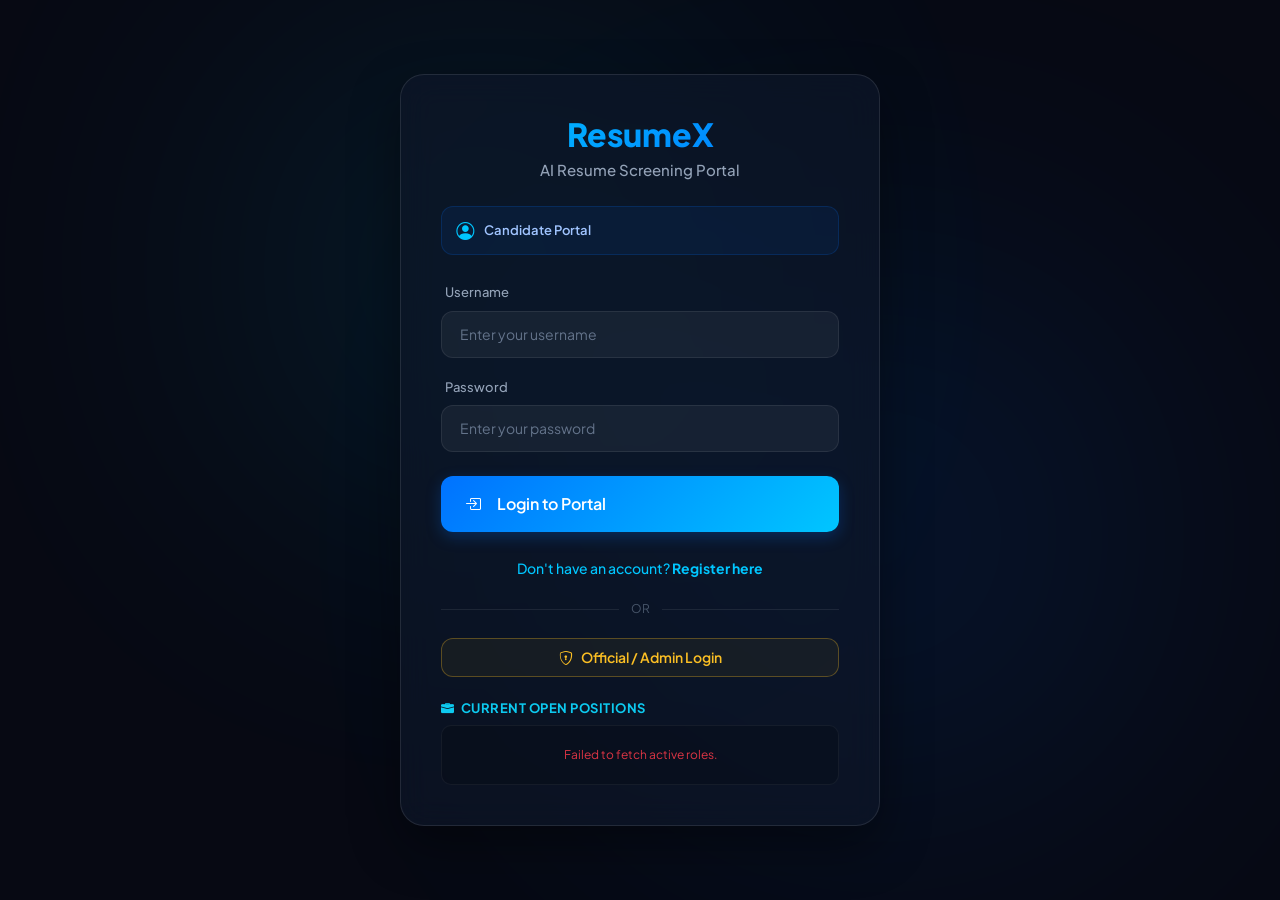
==== commit ca4dd017: "resume screening" ====
--- a/index.html
+++ b/index.html
@@ -1,4 +1,4 @@
-﻿<!DOCTYPE html>
+<!DOCTYPE html>
 <html lang="en">
 
 <head>
@@ -46,6 +46,7 @@
     <script src="assets/js/reply-modal.js" defer></script>
     <script src="assets/js/job-descriptions.js" defer></script>
     <script src="assets/js/candidate-dashboard.js" defer></script>
+    <script src="assets/js/candidate-faq.js" defer></script>
     <script src="assets/js/auth-forms.js" defer></script>
     <script src="assets/js/chatbot.js" defer></script>
     <script src="assets/js/main.js" defer></script>
--- a/assets/css/main.css
+++ b/assets/css/main.css
@@ -1,4 +1,4 @@
-﻿:root {
+:root {
             --bg-dark: #070913;
             --sidebar-bg: rgba(10, 15, 30, 0.95);
             --glass-bg: rgba(15, 23, 42, 0.65);
@@ -567,3 +567,265 @@
             border: 1px solid rgba(255, 255, 255, 0.05);
             color: white;
         }
+
+        /* ============================================================
+           FAQ TOGGLE SWITCH (Reply Modal)
+           ============================================================ */
+        .faq-toggle-row {
+            background: rgba(255, 190, 50, 0.06);
+            border: 1px solid rgba(255, 190, 50, 0.2);
+            border-radius: 14px;
+            padding: 14px 18px;
+            transition: border-color 0.25s ease, background 0.25s ease;
+        }
+
+        .faq-toggle-row:has(input:checked) {
+            background: rgba(255, 190, 50, 0.12);
+            border-color: rgba(255, 190, 50, 0.45);
+        }
+
+        .faq-toggle-label {
+            font-size: 14px;
+            font-weight: 700;
+            color: #ffbe32;
+            display: flex;
+            align-items: center;
+            flex-wrap: wrap;
+        }
+
+        .faq-toggle-desc {
+            font-size: 12px;
+            color: var(--text-secondary);
+            line-height: 1.5;
+        }
+
+        /* Pill toggle switch */
+        .faq-switch {
+            position: relative;
+            display: inline-block;
+            width: 48px;
+            height: 26px;
+            cursor: pointer;
+        }
+
+        .faq-switch input {
+            opacity: 0;
+            width: 0;
+            height: 0;
+        }
+
+        .faq-slider {
+            position: absolute;
+            inset: 0;
+            background: rgba(255, 255, 255, 0.08);
+            border: 1px solid rgba(255, 255, 255, 0.12);
+            border-radius: 26px;
+            transition: background 0.3s ease, border-color 0.3s ease;
+        }
+
+        .faq-slider::before {
+            content: '';
+            position: absolute;
+            height: 18px;
+            width: 18px;
+            left: 3px;
+            top: 3px;
+            background: rgba(255, 255, 255, 0.5);
+            border-radius: 50%;
+            transition: transform 0.3s cubic-bezier(0.34, 1.56, 0.64, 1), background 0.3s ease;
+            box-shadow: 0 2px 6px rgba(0,0,0,0.3);
+        }
+
+        .faq-switch input:checked + .faq-slider {
+            background: linear-gradient(135deg, #f59e0b, #ffbe32);
+            border-color: #ffbe32;
+        }
+
+        .faq-switch input:checked + .faq-slider::before {
+            transform: translateX(22px);
+            background: white;
+        }
+
+        /* "Public" badge pill on the label */
+        .faq-badge {
+            display: inline-flex;
+            align-items: center;
+            gap: 4px;
+            font-size: 10px;
+            font-weight: 700;
+            text-transform: uppercase;
+            letter-spacing: 0.5px;
+            padding: 2px 8px;
+            border-radius: 6px;
+            background: rgba(255, 190, 50, 0.15);
+            border: 1px solid rgba(255, 190, 50, 0.35);
+            color: #ffbe32;
+        }
+
+        /* Public FAQ badge on candidate replies table */
+        .faq-public-badge {
+            display: inline-flex;
+            align-items: center;
+            font-size: 11px;
+            font-weight: 700;
+            padding: 2px 9px;
+            border-radius: 6px;
+            background: rgba(255, 190, 50, 0.12);
+            border: 1px solid rgba(255, 190, 50, 0.3);
+            color: #ffbe32;
+            vertical-align: middle;
+        }
+
+        /* ============================================================
+           FAQ ACCORDION CARDS (Candidate FAQ Page)
+           ============================================================ */
+        .faq-card {
+            border-radius: 16px;
+            overflow: hidden;
+            border: 1px solid var(--glass-border);
+            background: var(--glass-bg);
+            backdrop-filter: blur(12px);
+            transition: border-color 0.25s ease, box-shadow 0.25s ease;
+        }
+
+        .faq-card:hover {
+            border-color: rgba(255, 190, 50, 0.25);
+            box-shadow: 0 8px 24px rgba(0,0,0,0.2);
+        }
+
+        .faq-card-header {
+            width: 100%;
+            background: none;
+            border: none;
+            padding: 20px 22px;
+            cursor: pointer;
+            transition: background 0.2s ease;
+        }
+
+        .faq-card-header:hover {
+            background: rgba(255, 255, 255, 0.03);
+        }
+
+        .faq-card-header--open {
+            background: rgba(255, 190, 50, 0.05) !important;
+            border-bottom: 1px solid rgba(255, 190, 50, 0.15);
+        }
+
+        .faq-q-icon {
+            width: 38px;
+            height: 38px;
+            border-radius: 10px;
+            background: rgba(255, 190, 50, 0.12);
+            border: 1px solid rgba(255, 190, 50, 0.25);
+            color: #ffbe32;
+            display: flex;
+            align-items: center;
+            justify-content: center;
+            font-size: 18px;
+            font-weight: 900;
+        }
+
+        .faq-question-text {
+            font-size: 14.5px;
+            font-weight: 600;
+            color: var(--text-primary);
+            line-height: 1.45;
+        }
+
+        .faq-meta {
+            font-size: 12px;
+            color: var(--text-secondary);
+        }
+
+        .faq-chevron i {
+            font-size: 14px;
+            color: var(--text-secondary);
+            transition: transform 0.3s cubic-bezier(0.34, 1.56, 0.64, 1);
+        }
+
+        .faq-card-body {
+            padding: 0 22px 22px;
+        }
+
+        .faq-section-label {
+            font-size: 11px;
+            font-weight: 700;
+            text-transform: uppercase;
+            letter-spacing: 0.6px;
+            color: #00c6ff;
+            margin-bottom: 8px;
+            display: flex;
+            align-items: center;
+        }
+
+        .faq-section-label.answer-label {
+            color: #4ade80;
+        }
+
+        .faq-full-question {
+            background: rgba(0, 198, 255, 0.04);
+            border: 1px solid rgba(0, 198, 255, 0.1);
+            border-radius: 12px;
+            padding: 14px 16px;
+        }
+
+        .faq-question-body {
+            font-size: 13.5px;
+            color: var(--text-secondary);
+            white-space: pre-wrap;
+            line-height: 1.6;
+        }
+
+        .faq-answer-block {
+            background: rgba(74, 222, 128, 0.04);
+            border: 1px solid rgba(74, 222, 128, 0.12);
+            border-radius: 12px;
+            padding: 14px 16px;
+        }
+
+        .faq-answer-body {
+            font-size: 14px;
+            color: #e2e8f0;
+            white-space: pre-wrap;
+            line-height: 1.65;
+        }
+
+        /* ============================================================
+           LIGHT MODE OVERRIDES — FAQ Components
+           ============================================================ */
+        body.light-mode .faq-toggle-row {
+            background: rgba(245, 158, 11, 0.06);
+            border-color: rgba(245, 158, 11, 0.25);
+        }
+
+        body.light-mode .faq-card {
+            background: rgba(255, 255, 255, 0.8);
+            border-color: rgba(15, 23, 42, 0.08);
+        }
+
+        body.light-mode .faq-question-text {
+            color: #0f172a;
+        }
+
+        body.light-mode .faq-question-body {
+            color: #475569;
+        }
+
+        body.light-mode .faq-answer-body {
+            color: #1e293b;
+        }
+
+        body.light-mode .faq-full-question {
+            background: rgba(0, 114, 255, 0.04);
+            border-color: rgba(0, 114, 255, 0.1);
+        }
+
+        body.light-mode .faq-answer-block {
+            background: rgba(22, 163, 74, 0.04);
+            border-color: rgba(22, 163, 74, 0.12);
+        }
+
+        body.light-mode .faq-card-header--open {
+            background: rgba(245, 158, 11, 0.05) !important;
+        }
+
